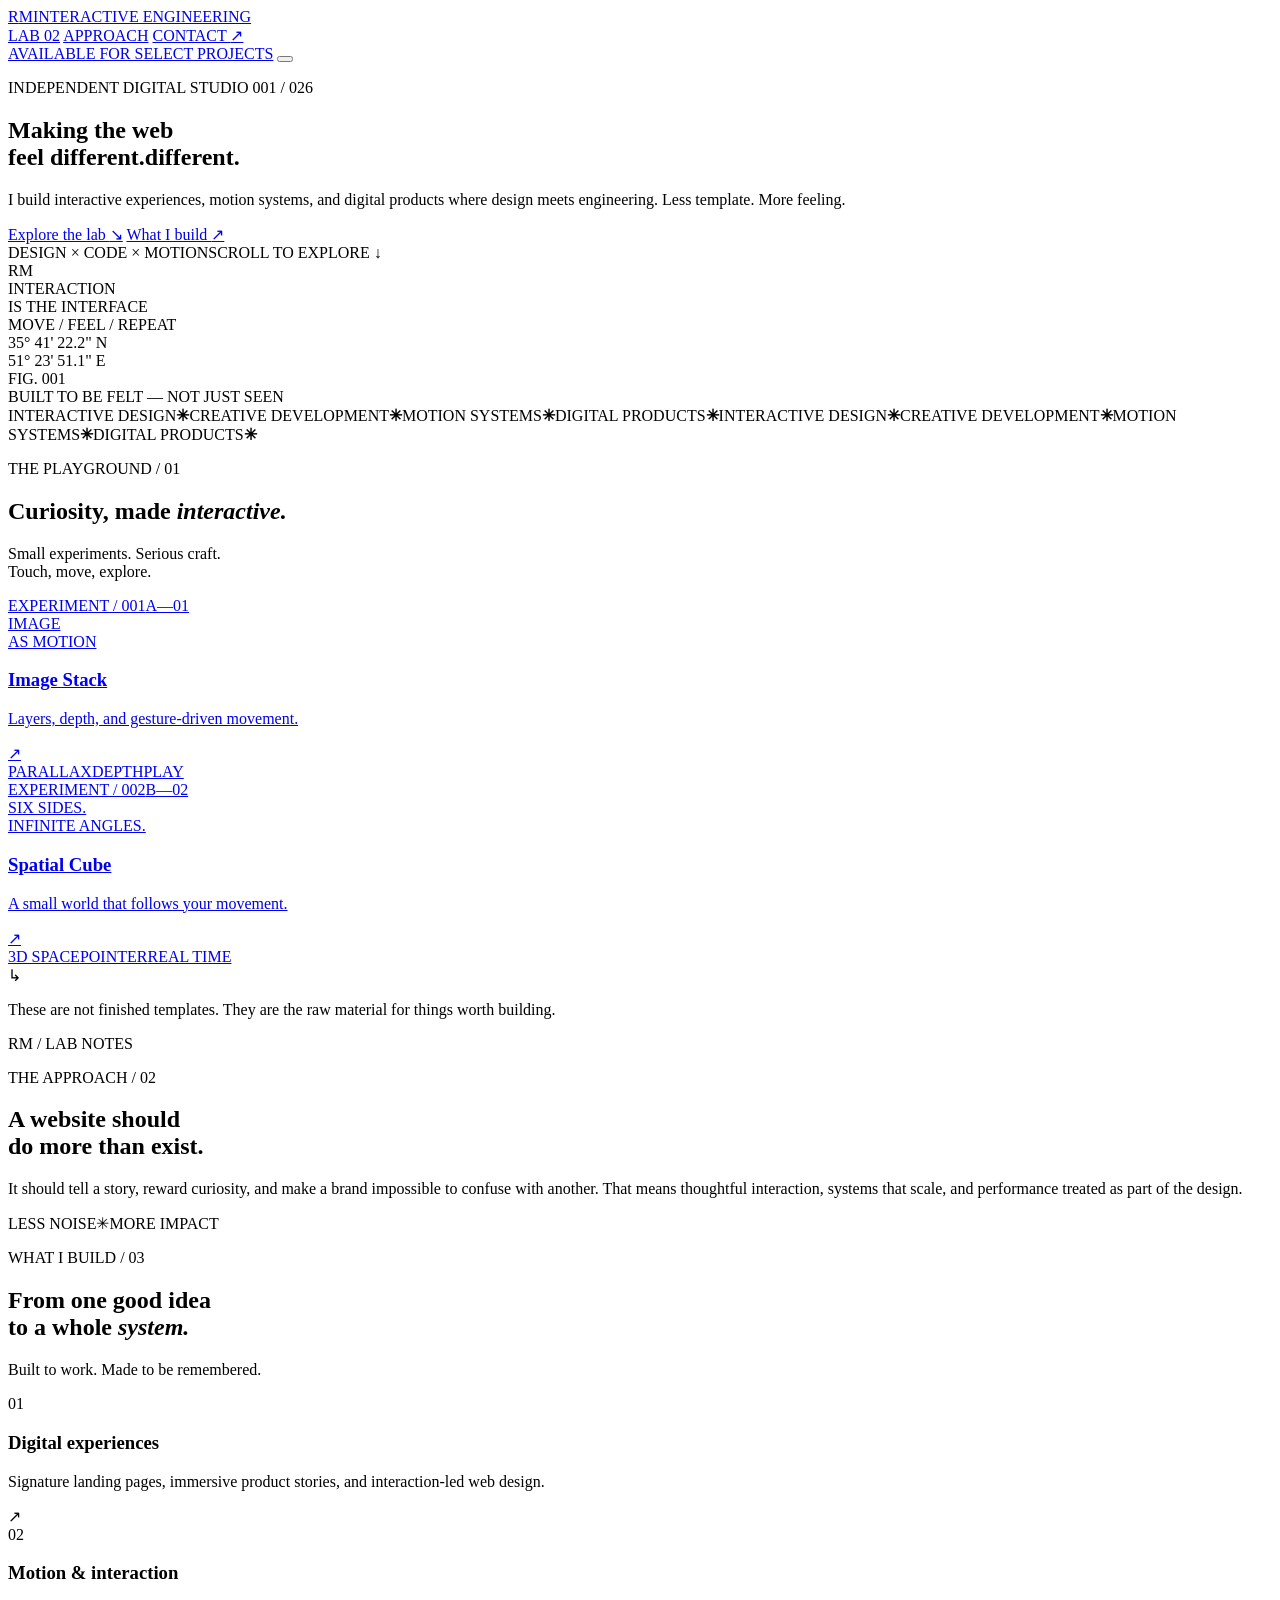
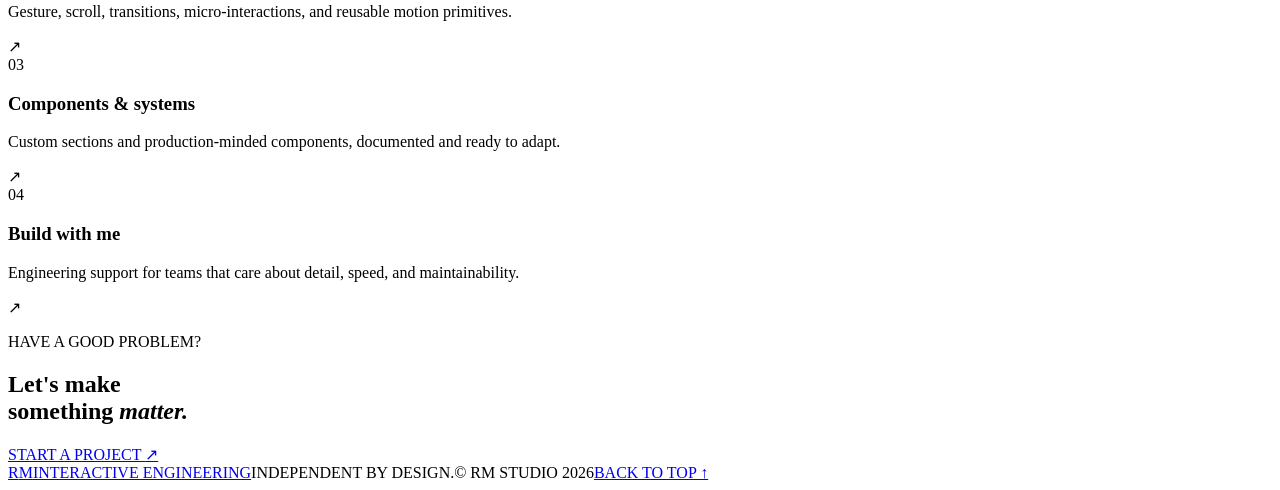
==== index.html @ 1bcc8dab "Build RM studio landing page" ====
<!doctype html>
<html lang="en">
<head>
  <meta charset="utf-8">
  <meta name="viewport" content="width=device-width, initial-scale=1">
  <meta name="theme-color" content="#080809">
  <meta name="description" content="RM is an independent interactive engineering studio crafting expressive digital experiences, motion systems, and reusable components.">
  <title>RM® — Interactive Engineering</title>
  <link rel="stylesheet" href="./assets/rm.css">
  <script defer src="./assets/rm.js"></script>
</head>
<body class="rm-home">
  <div class="scroll-progress" aria-hidden="true"><span></span></div>
  <div class="ambient ambient-a" aria-hidden="true"></div>
  <div class="ambient ambient-b" aria-hidden="true"></div>
  <header class="site-header">
    <a class="brand" href="./" aria-label="RM home"><span class="brand-mark">R<span>M</span></span><span class="brand-caption">INTERACTIVE ENGINEERING</span></a>
    <nav class="site-nav" aria-label="Main navigation">
      <a href="#lab">LAB <span>02</span></a>
      <a href="#approach">APPROACH</a>
      <a href="#contact">CONTACT <span class="nav-arrow">↗</span></a>
    </nav>
    <a class="header-status" href="#lab"><i></i> AVAILABLE FOR SELECT PROJECTS</a>
    <button class="menu-toggle" type="button" aria-label="Open navigation" aria-expanded="false"><span></span><span></span></button>
  </header>

  <main>
    <section class="hero section-wrap" aria-labelledby="hero-title">
      <div class="hero-copy">
        <p class="eyebrow reveal"><span class="eyebrow-line"></span> INDEPENDENT DIGITAL STUDIO <span class="eyebrow-index">001 / 026</span></p>
        <h1 id="hero-title" class="hero-title reveal">Making the web<br>feel <span class="type-wrap"><span class="type-ghost">different.</span><span class="type-color">different.</span></span></h1>
        <p class="hero-intro reveal">I build interactive experiences, motion systems, and digital products where design meets engineering. Less template. More feeling.</p>
        <div class="hero-actions reveal">
          <a class="button button-primary" href="#lab">Explore the lab <span aria-hidden="true">↘</span></a>
          <a class="text-link" href="#approach">What I build <span aria-hidden="true">↗</span></a>
        </div>
        <div class="hero-foot reveal"><span>DESIGN × CODE × MOTION</span><span>SCROLL TO EXPLORE <b>↓</b></span></div>
      </div>
      <div class="hero-art" aria-label="Abstract chromatic motion sculpture" role="img">
        <div class="art-noise"></div>
        <div class="art-disc disc-back"></div>
        <div class="art-disc disc-mid"></div>
        <div class="art-disc disc-front"></div>
        <div class="art-orbit orbit-one"><i></i></div>
        <div class="art-orbit orbit-two"><i></i></div>
        <div class="art-orbit orbit-three"><i></i></div>
        <div class="art-core"><span>RM</span></div>
        <div class="art-label art-label-top">INTERACTION<br>IS THE INTERFACE</div>
        <div class="art-label art-label-bottom">MOVE / FEEL / REPEAT</div>
        <div class="art-coordinate">35° 41' 22.2" N<br>51° 23' 51.1" E</div>
        <span class="art-index">FIG. 001</span>
      </div>
      <div class="hero-side-note" aria-hidden="true">BUILT TO BE FELT — NOT JUST SEEN</div>
    </section>

    <section class="ticker" aria-label="Studio capabilities">
      <div class="ticker-track"><span>INTERACTIVE DESIGN</span><b>✳</b><span>CREATIVE DEVELOPMENT</span><b>✳</b><span>MOTION SYSTEMS</span><b>✳</b><span>DIGITAL PRODUCTS</span><b>✳</b><span>INTERACTIVE DESIGN</span><b>✳</b><span>CREATIVE DEVELOPMENT</span><b>✳</b><span>MOTION SYSTEMS</span><b>✳</b><span>DIGITAL PRODUCTS</span><b>✳</b></div>
    </section>

    <section class="lab-section section-wrap" id="lab">
      <div class="section-heading reveal">
        <div><p class="eyebrow"><span class="eyebrow-line"></span> THE PLAYGROUND / 01</p><h2>Curiosity, made <em>interactive.</em></h2></div>
        <p class="section-aside">Small experiments. Serious craft.<br>Touch, move, explore.</p>
      </div>
      <div class="lab-grid">
        <a class="lab-card card-stack reveal" href="./experiences/image-stack/" aria-label="Explore the Image Stack experiment">
          <div class="card-top"><span>EXPERIMENT / 001</span><span class="card-index">A—01</span></div>
          <div class="stack-preview" aria-hidden="true"><div class="preview-glow"></div><div class="preview-layer layer-4"></div><div class="preview-layer layer-3"></div><div class="preview-layer layer-2"></div><div class="preview-layer layer-1"><span>IMAGE<br>AS MOTION</span></div><div class="preview-cross"></div></div>
          <div class="card-bottom"><div><h3>Image Stack</h3><p>Layers, depth, and gesture-driven movement.</p></div><span class="round-arrow">↗</span></div>
          <div class="card-tags"><span>PARALLAX</span><span>DEPTH</span><span>PLAY</span></div>
        </a>
        <a class="lab-card card-cube reveal" href="./experiences/cube-3d/" aria-label="Explore the Spatial Cube experiment">
          <div class="card-top"><span>EXPERIMENT / 002</span><span class="card-index">B—02</span></div>
          <div class="cube-preview" aria-hidden="true"><div class="preview-cube"><span></span><span></span><span></span><span></span><span></span><span></span></div><div class="cube-shadow"></div><div class="cube-caption">SIX SIDES.<br>INFINITE ANGLES.</div></div>
          <div class="card-bottom"><div><h3>Spatial Cube</h3><p>A small world that follows your movement.</p></div><span class="round-arrow">↗</span></div>
          <div class="card-tags"><span>3D SPACE</span><span>POINTER</span><span>REAL TIME</span></div>
        </a>
      </div>
      <div class="lab-note reveal"><span class="note-mark">↳</span><p>These are not finished templates. They are the raw material for things worth building.</p><span class="note-code">RM / LAB NOTES</span></div>
    </section>

    <section class="manifesto-section" id="approach">
      <div class="section-wrap manifesto-inner">
        <p class="eyebrow reveal"><span class="eyebrow-line"></span> THE APPROACH / 02</p>
        <h2 class="manifesto-title reveal">A website should<br>do more than <span class="outlined-word">exist.</span></h2>
        <div class="manifesto-bottom reveal"><p>It should tell a story, reward curiosity, and make a brand impossible to confuse with another. That means thoughtful interaction, systems that scale, and performance treated as part of the design.</p><div class="manifesto-stamp"><span>LESS NOISE</span><span class="stamp-star">✳</span><span>MORE IMPACT</span></div></div>
      </div>
    </section>

    <section class="services-section section-wrap">
      <div class="section-heading reveal"><div><p class="eyebrow"><span class="eyebrow-line"></span> WHAT I BUILD / 03</p><h2>From one good idea<br>to a whole <em>system.</em></h2></div><p class="section-aside">Built to work. Made to be remembered.</p></div>
      <div class="services-list">
        <article class="service-row reveal"><span class="service-number">01</span><div><h3>Digital experiences</h3><p>Signature landing pages, immersive product stories, and interaction-led web design.</p></div><span class="service-symbol">↗</span></article>
        <article class="service-row reveal"><span class="service-number">02</span><div><h3>Motion & interaction</h3><p>Gesture, scroll, transitions, micro-interactions, and reusable motion primitives.</p></div><span class="service-symbol">↗</span></article>
        <article class="service-row reveal"><span class="service-number">03</span><div><h3>Components & systems</h3><p>Custom sections and production-minded components, documented and ready to adapt.</p></div><span class="service-symbol">↗</span></article>
        <article class="service-row reveal"><span class="service-number">04</span><div><h3>Build with me</h3><p>Engineering support for teams that care about detail, speed, and maintainability.</p></div><span class="service-symbol">↗</span></article>
      </div>
    </section>

    <footer class="site-footer section-wrap" id="contact">
      <div class="footer-top reveal"><p class="eyebrow"><span class="eyebrow-line"></span> HAVE A GOOD PROBLEM?</p><h2>Let's make<br>something <em>matter.</em></h2><a class="footer-cta" href="https://github.com/MREZA-MJDi/RM" target="_blank" rel="noreferrer">START A PROJECT <span>↗</span></a></div>
      <div class="footer-bottom"><a class="brand" href="./"><span class="brand-mark">R<span>M</span></span><span class="brand-caption">INTERACTIVE ENGINEERING</span></a><span>INDEPENDENT BY DESIGN.</span><span>© RM STUDIO <span id="year">2026</span></span><a href="#top" class="back-top">BACK TO TOP ↑</a></div>
    </footer>
  </main>
</body>
</html>
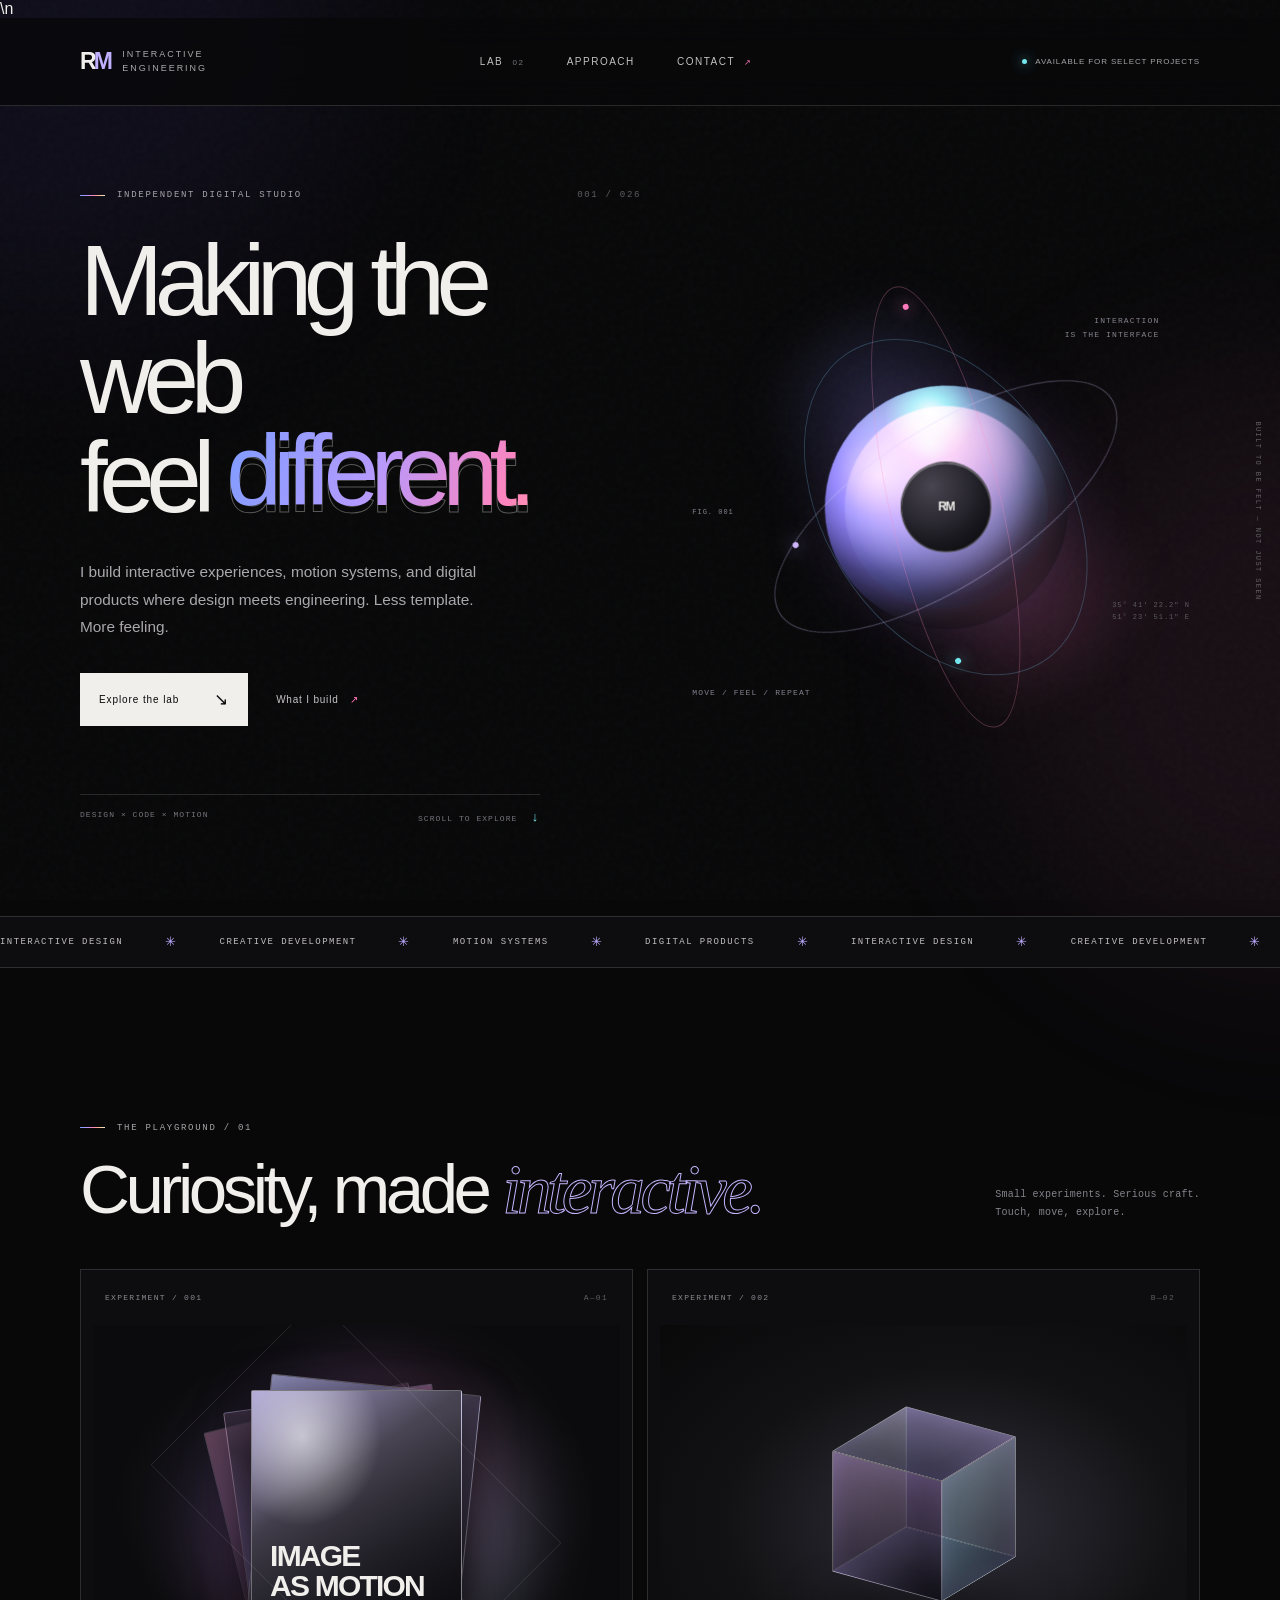
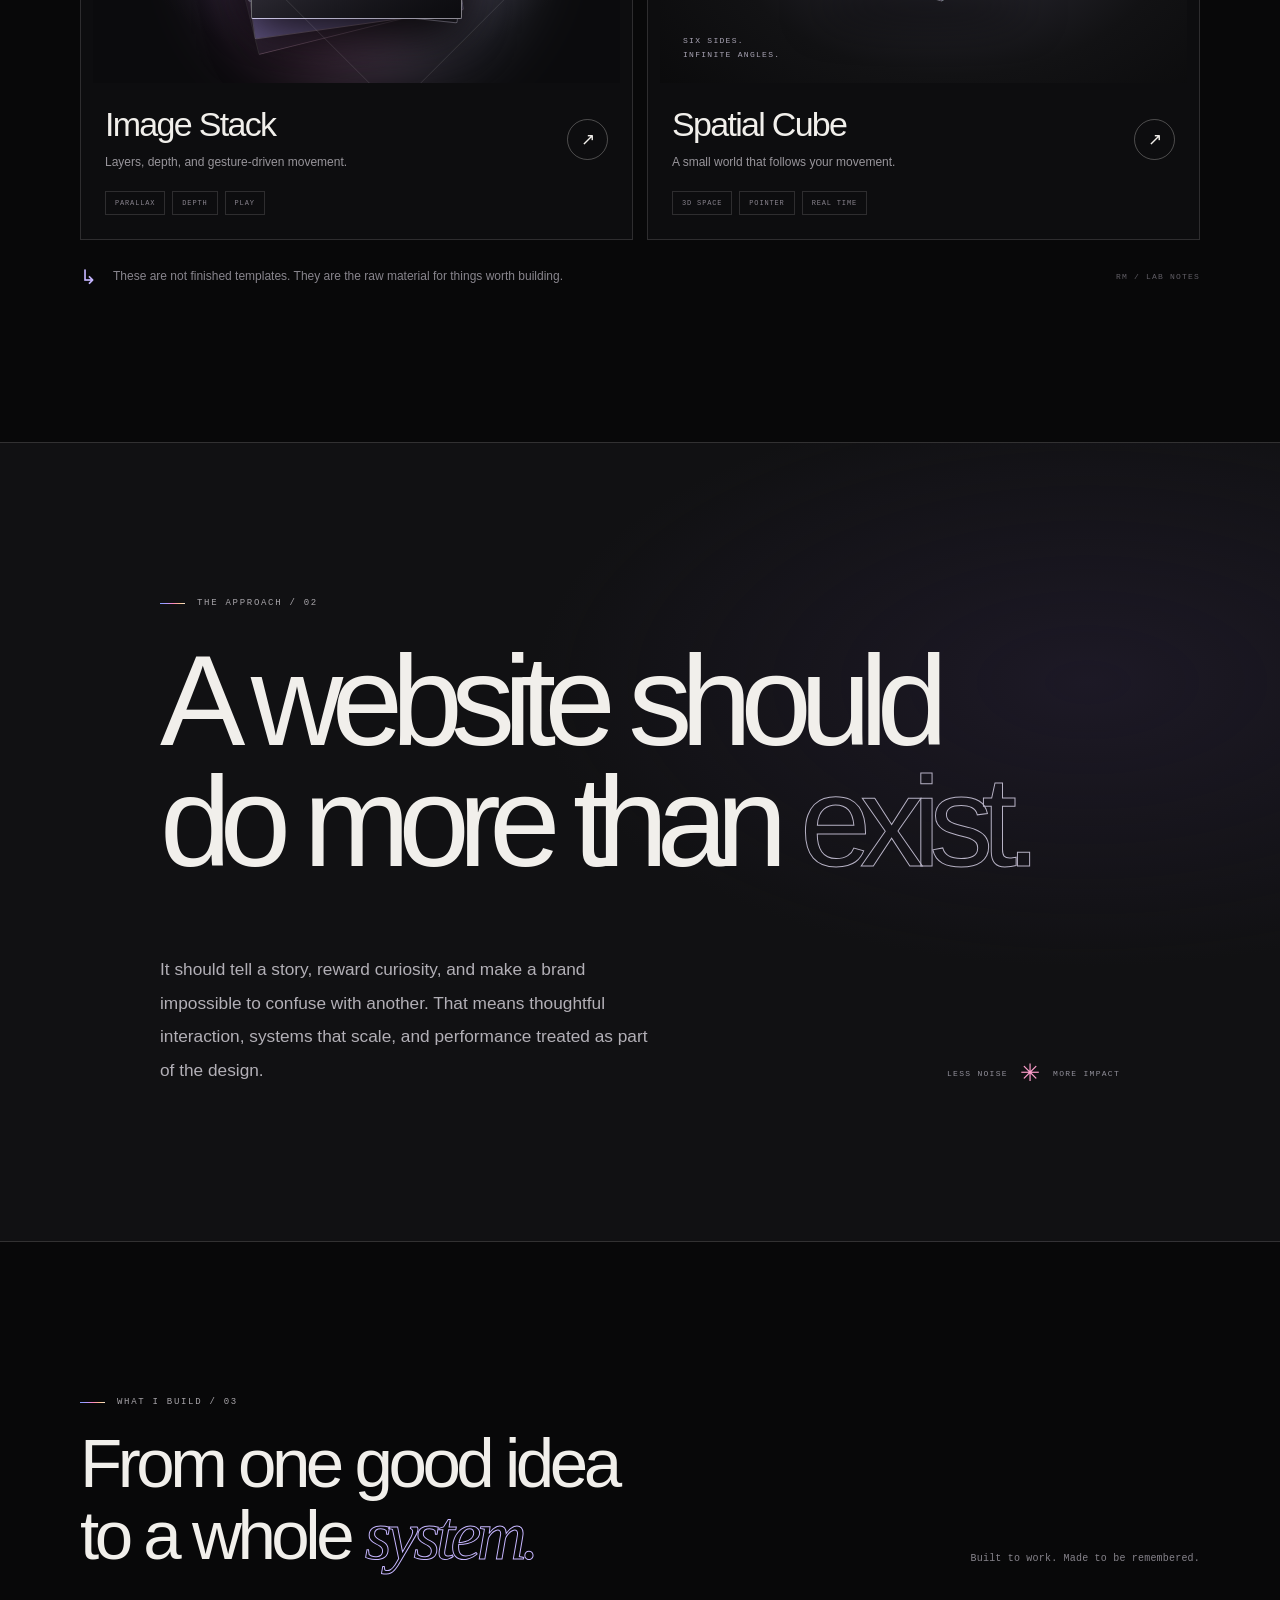
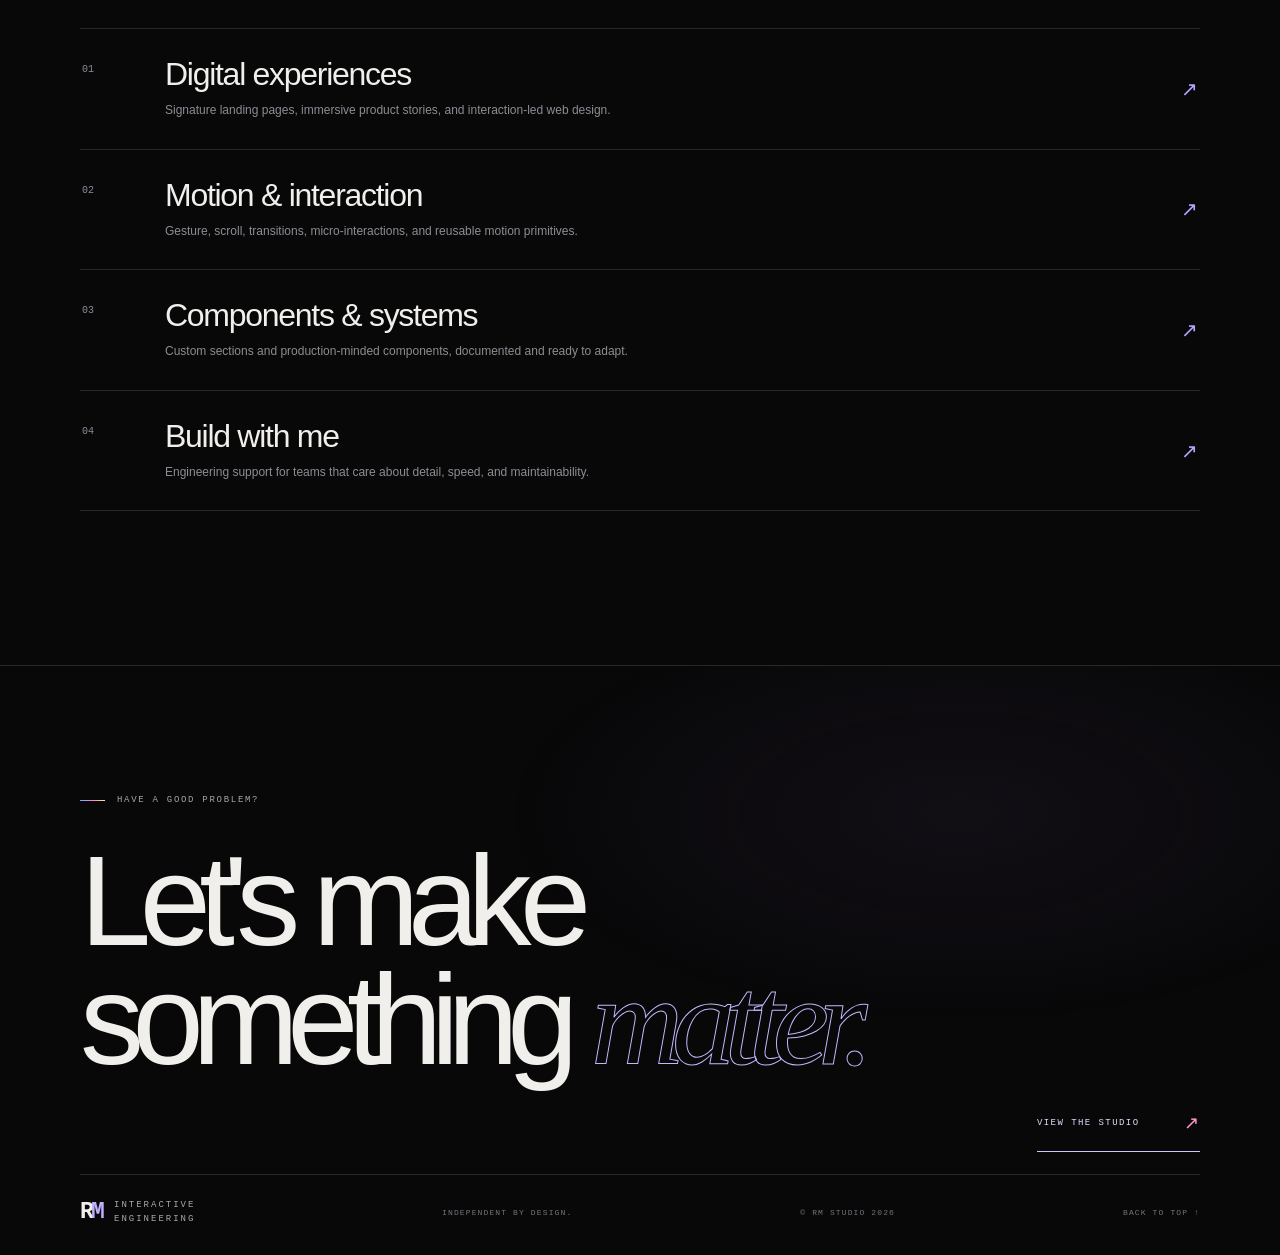
==== commit 767bdc93: "Fix RM landing metadata and contact target" ====
--- a/index.html
+++ b/index.html
@@ -3,13 +3,13 @@
 <head>
   <meta charset="utf-8">
   <meta name="viewport" content="width=device-width, initial-scale=1">
-  <meta name="theme-color" content="#080809">
+  <meta name="theme-color" content="#080809">\n  <link rel="icon" href="./assets/favicon.svg" type="image/svg+xml">
   <meta name="description" content="RM is an independent interactive engineering studio crafting expressive digital experiences, motion systems, and reusable components.">
   <title>RM® — Interactive Engineering</title>
   <link rel="stylesheet" href="./assets/rm.css">
   <script defer src="./assets/rm.js"></script>
 </head>
-<body class="rm-home">
+<body class="rm-home" id="top">
   <div class="scroll-progress" aria-hidden="true"><span></span></div>
   <div class="ambient ambient-a" aria-hidden="true"></div>
   <div class="ambient ambient-b" aria-hidden="true"></div>
@@ -98,7 +98,7 @@
     </section>
 
     <footer class="site-footer section-wrap" id="contact">
-      <div class="footer-top reveal"><p class="eyebrow"><span class="eyebrow-line"></span> HAVE A GOOD PROBLEM?</p><h2>Let's make<br>something <em>matter.</em></h2><a class="footer-cta" href="https://github.com/MREZA-MJDi/RM" target="_blank" rel="noreferrer">START A PROJECT <span>↗</span></a></div>
+      <div class="footer-top reveal"><p class="eyebrow"><span class="eyebrow-line"></span> HAVE A GOOD PROBLEM?</p><h2>Let's make<br>something <em>matter.</em></h2><a class="footer-cta" href="https://github.com/MREZA-MJDi" target="_blank" rel="noreferrer">VIEW THE STUDIO <span>↗</span></a></div>
       <div class="footer-bottom"><a class="brand" href="./"><span class="brand-mark">R<span>M</span></span><span class="brand-caption">INTERACTIVE ENGINEERING</span></a><span>INDEPENDENT BY DESIGN.</span><span>© RM STUDIO <span id="year">2026</span></span><a href="#top" class="back-top">BACK TO TOP ↑</a></div>
     </footer>
   </main>
--- a/assets/rm.css
+++ b/assets/rm.css
@@ -0,0 +1,18 @@
+@charset "UTF-8";
+:root{color-scheme:dark;--black:#080809;--surface:#111113;--surface-2:#171719;--line:rgba(244,241,237,.14);--line-strong:rgba(244,241,237,.28);--bone:#f1efeb;--muted:#aaa8aa;--soft:#777579;--violet:#9e7bff;--blue:#78a7ff;--cyan:#75e5ee;--pink:#ff79bd;--amber:#ffbf81;--rainbow:linear-gradient(110deg,#7e9dff 0%,#b49aff 28%,#ff84bd 53%,#ffc08b 78%,#f1e5d1 100%);--page:clamp(22px,6.25vw,104px);--ease:cubic-bezier(.19,1,.22,1);font-synthesis:none;text-rendering:optimizeLegibility;-webkit-font-smoothing:antialiased}
+*{box-sizing:border-box}html{scroll-behavior:smooth;scroll-padding-top:90px}body{margin:0;background:var(--black);color:var(--bone);font-family:Inter,"Segoe UI",Arial,sans-serif;overflow-x:hidden}body:before{position:fixed;inset:0;z-index:-1;pointer-events:none;content:"";opacity:.2;background-image:url("data:image/svg+xml,%3Csvg viewBox='0 0 180 180' xmlns='http://www.w3.org/2000/svg'%3E%3Cfilter id='n'%3E%3CfeTurbulence type='fractalNoise' baseFrequency='.9' numOctaves='3' stitchTiles='stitch'/%3E%3C/filter%3E%3Crect width='100%25' height='100%25' filter='url(%23n)' opacity='.12'/%3E%3C/svg%3E")}
+a{color:inherit;text-decoration:none}button,input{font:inherit}button,a{-webkit-tap-highlight-color:transparent}button:focus-visible,a:focus-visible,input:focus-visible{outline:2px solid var(--cyan);outline-offset:4px}::selection{background:#c2a7ff;color:#080809}.section-wrap{padding-inline:var(--page)}.scroll-progress{height:2px;position:fixed;left:0;right:0;top:0;z-index:100;background:transparent}.scroll-progress span{display:block;height:100%;width:0;background:var(--rainbow);transform-origin:left}.ambient{position:fixed;z-index:-1;width:48vw;aspect-ratio:1;border-radius:50%;filter:blur(100px);opacity:.07;pointer-events:none}.ambient-a{top:-22vw;left:-20vw;background:#7860ff}.ambient-b{right:-25vw;top:40vh;background:#ef76ba}
+.site-header{height:88px;display:flex;align-items:center;justify-content:space-between;gap:24px;padding:0 var(--page);border-bottom:1px solid var(--line);position:relative;z-index:20;background:rgba(8,8,9,.78);backdrop-filter:blur(16px)}.brand{display:inline-flex;align-items:center;gap:12px;min-width:max-content}.brand-mark{font-size:23px;letter-spacing:-.12em;font-weight:800;line-height:1}.brand-mark span{color:#c1b0ff}.brand-caption{font-size:9px;letter-spacing:.22em;color:var(--muted);max-width:88px;line-height:1.5}.site-nav{display:flex;align-items:center;gap:clamp(18px,3.3vw,54px)}.site-nav a{font-size:10px;letter-spacing:.15em;color:#c3c1c1;transition:color .25s}.site-nav a:hover{color:white}.site-nav a span{font-size:8px;color:var(--soft);margin-left:5px}.nav-arrow{color:var(--pink)!important}.header-status{font-size:8px;letter-spacing:.11em;display:flex;align-items:center;gap:8px;color:#a7a5a8;white-space:nowrap}.header-status i{width:5px;height:5px;border-radius:50%;background:var(--cyan);box-shadow:0 0 12px #75e5ee}.menu-toggle{display:none;background:none;border:0;color:var(--bone)}
+.hero{min-height:min(810px,calc(100svh - 88px));display:grid;grid-template-columns:minmax(0,1.05fr) minmax(340px,.95fr);align-items:center;gap:4vw;position:relative;padding-top:74px;padding-bottom:82px;isolation:isolate}.hero-copy{position:relative;z-index:2}.eyebrow{margin:0 0 30px;display:flex;align-items:center;gap:12px;font:9px/1.4 ui-monospace,SFMono-Regular,Menlo,monospace;letter-spacing:.19em;color:#a7a4a9}.eyebrow-line{display:inline-block;width:25px;height:1px;background:var(--rainbow)}.eyebrow-index{margin-left:auto;color:#5e5c61}.hero-title{font-weight:500;letter-spacing:-.085em;font-size:clamp(54px,7.8vw,120px);line-height:.99;margin:0;max-width:790px}.type-wrap{position:relative;white-space:nowrap}.type-ghost{color:transparent;-webkit-text-stroke:1px rgba(241,239,235,.34)}.type-color{position:absolute;inset:0;background:var(--rainbow);background-size:180% 100%;background-clip:text;-webkit-background-clip:text;color:transparent;animation:gradient-drift 8s ease-in-out infinite alternate}.hero-intro{font-size:clamp(14px,1.2vw,17px);line-height:1.8;color:#aaa8ac;max-width:425px;margin:30px 0 0}.hero-actions{display:flex;align-items:center;gap:28px;margin-top:32px}.button{display:inline-flex;align-items:center;gap:35px;padding:15px 18px;font-size:10px;letter-spacing:.09em;transition:transform .4s var(--ease),background .3s,border-color .3s}.button-primary{background:var(--bone);color:#0a0a0b;border:1px solid var(--bone)}.button-primary span{font-size:17px}.button-primary:hover{transform:translateY(-3px);background:white}.text-link{color:#c8c5c8;font-size:10px;letter-spacing:.08em}.text-link span{color:var(--pink);margin-left:8px}.hero-foot{display:flex;justify-content:space-between;gap:14px;max-width:460px;margin-top:68px;padding-top:15px;border-top:1px solid var(--line);font:8px ui-monospace,monospace;letter-spacing:.13em;color:#77747b}.hero-foot b{font-size:13px;font-weight:400;color:var(--cyan);margin-left:8px}.hero-art{position:relative;aspect-ratio:1/1;max-width:650px;width:100%;justify-self:end;display:grid;place-items:center;perspective:1000px;isolation:isolate;transform-style:preserve-3d;--mx:0;--my:0}.art-noise{position:absolute;inset:8%;border-radius:50%;background:radial-gradient(circle at 33% 24%,rgba(137,133,255,.2),transparent 27%),radial-gradient(circle at 70% 72%,rgba(255,117,186,.18),transparent 29%);filter:blur(24px)}.art-disc{position:absolute;width:52%;aspect-ratio:1;border-radius:50%;mix-blend-mode:screen;filter:saturate(1.12);transition:transform .3s ease}.disc-back{background:radial-gradient(circle at 31% 27%,#f2c6fd 0%,#8775ff 17%,#3c3b79 40%,#171620 65%,#09090a 72%);transform:translate3d(calc(var(--mx)*-22px),calc(var(--my)*-15px),-90px) rotate(-24deg);box-shadow:inset -25px -30px 38px #07070b,0 0 80px #8a7bff20}.disc-mid{width:47%;background:radial-gradient(circle at 24% 21%,#fff 0%,#8ce7ef 7%,#607d9d 17%,#363e54 40%,#111115 68%);transform:translate3d(calc(var(--mx)*10px),calc(var(--my)*14px),20px) rotate(32deg);box-shadow:inset -27px -27px 36px #000b}.disc-front{width:35%;background:radial-gradient(circle at 31% 24%,#ffe0cb,#ff94ba 10%,#b66bab 27%,#4d426b 49%,#15141c 75%);transform:translate3d(calc(var(--mx)*-11px),calc(var(--my)*-19px),120px) rotate(22deg);box-shadow:inset -22px -22px 25px #09090d,0 0 50px #ff7ab31d}.art-orbit{position:absolute;width:78%;height:31%;border:1px solid rgba(213,203,255,.33);border-radius:50%;transform:rotate(-33deg) rotateY(calc(var(--mx)*5deg)) rotateX(calc(var(--my)*-5deg));animation:orbit-spin 18s linear infinite}.art-orbit i{position:absolute;width:6px;height:6px;border-radius:50%;top:16%;left:12%;background:#d0b6ff;box-shadow:0 0 18px #af9cff}.orbit-two{width:72%;height:48%;transform:rotate(58deg);border-color:rgba(124,210,244,.24);animation-duration:24s;animation-direction:reverse}.orbit-two i{background:var(--cyan);top:78%;left:87%;box-shadow:0 0 16px var(--cyan)}.orbit-three{width:89%;height:22%;transform:rotate(77deg);border-color:rgba(255,145,190,.28);animation-duration:28s}.orbit-three i{background:var(--pink);top:42%;left:4%;box-shadow:0 0 16px var(--pink)}.art-core{position:absolute;width:15%;aspect-ratio:1;border:1px solid #ffffff3a;border-radius:50%;display:grid;place-items:center;background:radial-gradient(circle at 34% 27%,#494551,#17161c 68%,#060607);box-shadow:0 0 50px #9a88ff29,inset 0 1px #ffffff55;transform:translate3d(calc(var(--mx)*-8px),calc(var(--my)*-8px),165px)}.art-core span{font-size:10px;letter-spacing:-.11em;font-weight:800}.art-label,.art-coordinate,.art-index{position:absolute;font:8px/1.7 ui-monospace,monospace;letter-spacing:.14em;color:#86828e}.art-label-top{top:12%;right:8%;text-align:right}.art-label-bottom{bottom:12%;left:0}.art-coordinate{right:2%;bottom:27%;text-align:right;font-size:7px;color:#5b5861}.art-index{top:50%;left:0;font-size:7px}.hero-side-note{position:absolute;right:22px;top:50%;transform:translateY(-50%) rotate(90deg) translateX(50%);transform-origin:right center;font:7px ui-monospace,monospace;letter-spacing:.2em;color:#656168;white-space:nowrap}
+.ticker{overflow:hidden;border-block:1px solid var(--line);background:#0d0d0f;padding:17px 0}.ticker-track{display:flex;align-items:center;justify-content:space-around;gap:42px;min-width:max-content;animation:ticker 34s linear infinite;font:9px ui-monospace,monospace;letter-spacing:.16em;color:#c1bdc3}.ticker-track b{font-size:13px;font-weight:400;color:#bfabff}
+.lab-section{padding-top:clamp(90px,12vw,176px);padding-bottom:clamp(90px,12vw,170px)}.section-heading{display:flex;justify-content:space-between;align-items:end;gap:36px;margin-bottom:43px}.section-heading .eyebrow{margin-bottom:20px}.section-heading h2{font-size:clamp(38px,5.4vw,72px);font-weight:400;line-height:1.04;letter-spacing:-.065em;margin:0}.section-heading h2 em,.footer-top h2 em{font-family:Georgia,serif;font-weight:400;color:transparent;-webkit-text-stroke:1px #c6b6ff;font-style:italic}.section-aside{font:10px/1.8 ui-monospace,monospace;letter-spacing:.02em;color:#86838b;margin:0 0 4px}.lab-grid{display:grid;grid-template-columns:1fr 1fr;gap:14px}.lab-card{min-width:0;display:flex;flex-direction:column;border:1px solid var(--line);background:#0d0d0f;overflow:hidden;transition:border-color .45s,transform .5s var(--ease);position:relative}.lab-card:hover{border-color:#ffffff65;transform:translateY(-4px)}.card-top,.card-bottom{display:flex;align-items:center;justify-content:space-between;gap:16px;padding:23px 24px}.card-top{font:8px ui-monospace,monospace;color:#8c8992;letter-spacing:.16em}.card-index{color:#5f5c64}.stack-preview,.cube-preview{position:relative;margin:0 12px;height:clamp(230px,28vw,390px);overflow:hidden;background:#141416;isolation:isolate}.stack-preview{background:radial-gradient(ellipse at center,#25232d,#0b0b0d 65%)}.preview-glow{position:absolute;width:56%;aspect-ratio:1;top:16%;left:24%;border-radius:50%;filter:blur(40px);background:linear-gradient(120deg,#8b79ff,#e780c6,#8ed7e6);opacity:.38}.preview-layer{position:absolute;width:40%;height:64%;top:18%;left:30%;border:1px solid #ffffff5c;border-radius:2px;background:linear-gradient(145deg,#8f7ada,#454050 38%,#121216 75%);box-shadow:0 15px 50px #0009;transform-style:preserve-3d}.layer-4{transform:translate(-23px,14px) rotate(-14deg);opacity:.35;background:linear-gradient(150deg,#ef9dce,#5a4365 55%,#111)}.layer-3{transform:translate(-13px,7px) rotate(-8deg);opacity:.55;background:linear-gradient(30deg,#8d82ca,#252430 55%,#d18fca)}.layer-2{transform:translate(8px,-6px) rotate(6deg);opacity:.75;background:linear-gradient(145deg,#b4b5ec,#4a435b 39%,#131217)}.layer-1{display:grid;place-items:end start;padding:18px;transform:translate(0,0) rotate(0);background:linear-gradient(145deg,#aaa1d4,#484452 39%,#17161b);overflow:hidden}.layer-1:after{position:absolute;content:"";inset:0;background:radial-gradient(ellipse at 24% 20%,#fff9,transparent 35%),linear-gradient(155deg,transparent 35%,#08080bbf)}.layer-1 span{font-size:clamp(18px,2.7vw,30px);font-weight:600;line-height:.98;letter-spacing:-.06em;z-index:1}.preview-cross{position:absolute;inset:9%;border:1px solid #fff2;transform:rotate(45deg) scale(.8);transition:transform .8s var(--ease)}.card-stack:hover .preview-layer{animation:preview-float 3.4s ease-in-out infinite alternate}.card-stack:hover .layer-4{animation-delay:-1s}.card-stack:hover .layer-3{animation-delay:-.6s}.card-stack:hover .layer-2{animation-delay:-.3s}.card-stack:hover .preview-cross{transform:rotate(60deg) scale(1.05)}
+.cube-preview{display:grid;place-items:center;background:radial-gradient(ellipse at 55% 55%,#33313d,#121214 55%,#09090a)}.preview-cube{width:132px;height:132px;position:relative;transform-style:preserve-3d;transform:rotateX(-24deg) rotateY(-34deg);transition:transform .85s var(--ease);animation:cube-idle 14s linear infinite}.preview-cube span{position:absolute;inset:0;border:1px solid #ffffff5a;background:linear-gradient(145deg,#ac93f25d,#292638ad 65%,#08080a);box-shadow:inset 0 0 32px #baa2ff20}.preview-cube span:nth-child(1){transform:translateZ(66px)}.preview-cube span:nth-child(2){transform:rotateY(90deg) translateZ(66px);background:linear-gradient(145deg,#7edee253,#222b33ad)}.preview-cube span:nth-child(3){transform:rotateY(180deg) translateZ(66px);background:linear-gradient(145deg,#f3a5c85e,#3e2634ad)}.preview-cube span:nth-child(4){transform:rotateY(-90deg) translateZ(66px);background:linear-gradient(145deg,#f7c38d52,#33271fad)}.preview-cube span:nth-child(5){transform:rotateX(90deg) translateZ(66px);background:linear-gradient(145deg,#98aff05a,#232a40ad)}.preview-cube span:nth-child(6){transform:rotateX(-90deg) translateZ(66px);background:linear-gradient(145deg,#d3bbf45a,#30273ead)}.card-cube:hover .preview-cube{transform:rotateX(-30deg) rotateY(320deg)}.cube-shadow{position:absolute;bottom:19%;width:40%;height:15px;border-radius:50%;background:#000;filter:blur(22px)}.cube-caption{position:absolute;left:23px;bottom:22px;font:8px/1.7 ui-monospace,monospace;letter-spacing:.16em;color:#a9a4b4}.card-bottom{padding-top:22px;padding-bottom:18px;align-items:center}.card-bottom h3{font-size:clamp(23px,2.7vw,34px);letter-spacing:-.05em;font-weight:450;margin:0 0 8px}.card-bottom p{font-size:12px;color:#98959b;margin:0;line-height:1.7}.round-arrow{display:grid;place-items:center;width:41px;height:41px;border-radius:50%;border:1px solid var(--line-strong);font-size:17px;transition:background .3s,color .3s,transform .3s;flex:0 0 auto}.lab-card:hover .round-arrow{background:var(--bone);color:#09090a;transform:rotate(45deg)}.card-tags{display:flex;gap:7px;flex-wrap:wrap;padding:0 24px 24px}.card-tags span{font:7px ui-monospace,monospace;color:#88838d;letter-spacing:.12em;border:1px solid var(--line);padding:7px 9px}.lab-note{display:flex;align-items:center;gap:16px;margin-top:25px;color:#88858d}.note-mark{font-size:20px;color:#c5b5ff}.lab-note p{font-size:12px;line-height:1.8;margin:0}.note-code{margin-left:auto;font:8px ui-monospace,monospace;letter-spacing:.15em;color:#615e66}
+.manifesto-section{background:radial-gradient(ellipse at 85% 30%,#29213a7a,transparent 36%),#111113;border-block:1px solid var(--line);padding:clamp(80px,12vw,170px) var(--page)}.manifesto-inner{max-width:1512px;margin:0 auto}.manifesto-title{margin:0;font-weight:400;font-size:clamp(54px,10vw,148px);line-height:.95;letter-spacing:-.09em}.outlined-word{font-style:normal;color:transparent;-webkit-text-stroke:1px #b7b2c5}.manifesto-bottom{display:flex;justify-content:space-between;align-items:end;gap:34px;margin-top:70px}.manifesto-bottom>p{font-size:clamp(14px,1.35vw,18px);line-height:1.95;color:#b2afb6;max-width:500px;margin:0}.manifesto-stamp{display:flex;align-items:center;gap:12px;font:8px ui-monospace,monospace;letter-spacing:.16em;color:#92909a;white-space:nowrap}.stamp-star{font-size:24px;color:#ff9fcd}
+.services-section{padding-top:clamp(90px,12vw,160px);padding-bottom:clamp(90px,12vw,160px)}.services-list{border-top:1px solid var(--line);margin-top:56px}.service-row{display:grid;grid-template-columns:65px minmax(0,1fr) 40px;gap:18px;align-items:center;padding:27px 2px;border-bottom:1px solid var(--line);transition:padding .4s var(--ease)}.service-row:hover{padding-inline:12px}.service-number{font:10px ui-monospace,monospace;color:#8f8a95;align-self:start;padding-top:8px}.service-row h3{font-size:clamp(20px,2.7vw,32px);font-weight:450;letter-spacing:-.04em;margin:0 0 7px}.service-row p{margin:0;color:#8f8b93;font-size:12px;line-height:1.8;max-width:600px}.service-symbol{justify-self:end;font-size:20px;color:#b7a4ff;transition:transform .3s}.service-row:hover .service-symbol{transform:translate(3px,-3px)}
+.site-footer{border-top:1px solid var(--line);padding-top:clamp(75px,10vw,130px);padding-bottom:30px;background:radial-gradient(ellipse at 75% 25%,#30223b40,transparent 33%)}.footer-top{position:relative;min-height:380px}.footer-top .eyebrow{margin-bottom:34px}.footer-top h2{font-size:clamp(64px,10vw,140px);letter-spacing:-.09em;line-height:.93;font-weight:450;margin:0}.footer-cta{position:absolute;right:0;bottom:22px;display:flex;align-items:center;gap:44px;padding:17px 0;border-bottom:1px solid #d0c5ff;color:#e3dbff;font:9px ui-monospace,monospace;letter-spacing:.16em}.footer-cta span{font-size:18px;color:#ff99c9;transition:transform .3s}.footer-cta:hover span{transform:translate(4px,-4px)}.footer-bottom{padding-top:24px;border-top:1px solid var(--line);display:flex;align-items:center;justify-content:space-between;gap:20px;font:8px ui-monospace,monospace;letter-spacing:.14em;color:#77737d}.footer-bottom .brand{color:var(--bone)}.footer-bottom .brand-caption{max-width:100px}.back-top:hover{color:white}
+.reveal{opacity:0;transform:translateY(24px);transition:opacity .8s var(--ease),transform .8s var(--ease)}.reveal.is-visible{opacity:1;transform:translateY(0)}.hero-title.reveal{transition-delay:.07s}.hero-intro.reveal{transition-delay:.14s}.hero-actions.reveal{transition-delay:.2s}.hero-foot.reveal{transition-delay:.25s}
+@keyframes gradient-drift{to{background-position:100% 0}}@keyframes orbit-spin{to{transform:rotate(-393deg)}}@keyframes ticker{to{transform:translateX(-50%)}}@keyframes preview-float{to{translate:0 -9px}}@keyframes cube-idle{to{transform:rotateX(336deg) rotateY(326deg)}}
+@media(max-width:1080px){.site-header{height:78px}.header-status{display:none}.hero{min-height:auto;padding-top:80px;padding-bottom:72px;grid-template-columns:1fr 0.85fr;gap:2vw}.hero-title{font-size:clamp(60px,8vw,100px)}.hero-side-note{right:12px}.hero-foot{margin-top:50px}.art-label-top{right:2%}.art-index{left:-2%}}
+@media(max-width:760px){:root{--page:22px}.site-header{height:72px}.site-nav{display:none;position:absolute;top:71px;right:0;left:0;padding:25px 22px 30px;background:#101012;border-bottom:1px solid var(--line);flex-direction:column;align-items:flex-start;gap:22px}.site-nav.is-open{display:flex}.site-nav a{font-size:11px}.menu-toggle{display:flex;flex-direction:column;gap:5px;padding:10px}.menu-toggle span{height:1px;width:22px;background:#eee;display:block;transition:transform .2s}.menu-toggle[aria-expanded="true"] span:first-child{transform:translateY(3px) rotate(45deg)}.menu-toggle[aria-expanded="true"] span:last-child{transform:translateY(-3px) rotate(-45deg)}.hero{display:flex;flex-direction:column;align-items:stretch;padding-top:62px;padding-bottom:52px;gap:28px}.hero-copy{order:1}.hero-art{order:0;width:min(100%,500px);align-self:center;justify-self:center;max-height:390px}.hero-side-note{display:none}.hero-title{font-size:clamp(52px,12vw,86px)}.hero-intro{max-width:440px;margin-top:22px}.hero-foot{margin-top:42px}.hero-art{margin-bottom:-12px}.art-label-top{top:7%;right:3%}.art-label-bottom{bottom:8%;left:3%}.art-index{left:1%}.section-heading{align-items:start;flex-direction:column;gap:18px}.section-heading h2{font-size:clamp(37px,8.5vw,58px)}.section-aside{font-size:9px}.lab-grid{grid-template-columns:1fr}.stack-preview,.cube-preview{height:clamp(260px,78vw,390px)}.manifesto-title{font-size:clamp(52px,12vw,86px)}.manifesto-bottom{margin-top:42px;align-items:start;flex-direction:column}.manifesto-stamp{align-self:flex-end}.services-list{margin-top:37px}.service-row{grid-template-columns:34px minmax(0,1fr) 22px;gap:12px}.service-row:hover{padding-inline:4px}.footer-top{min-height:390px}.footer-top h2{font-size:clamp(62px,13vw,94px)}.footer-cta{position:static;width:max-content;margin-top:42px}.footer-bottom{flex-wrap:wrap;justify-content:space-between}.footer-bottom>span:nth-of-type(1){display:none}}
+@media(max-width:420px){.brand-caption{font-size:8px}.hero-title{font-size:clamp(46px,11.5vw,60px)}.hero-actions{gap:18px}.button{gap:18px}.hero-foot{font-size:7px}.footer-bottom{font-size:7px}.footer-bottom .brand-caption{display:none}}
+@media(prefers-reduced-motion:reduce){*,*::before,*::after{scroll-behavior:auto!important;animation-duration:.01ms!important;animation-iteration-count:1!important;transition-duration:.01ms!important}.reveal{opacity:1;transform:none}.ticker-track{animation:none}.preview-cube{animation:none}}
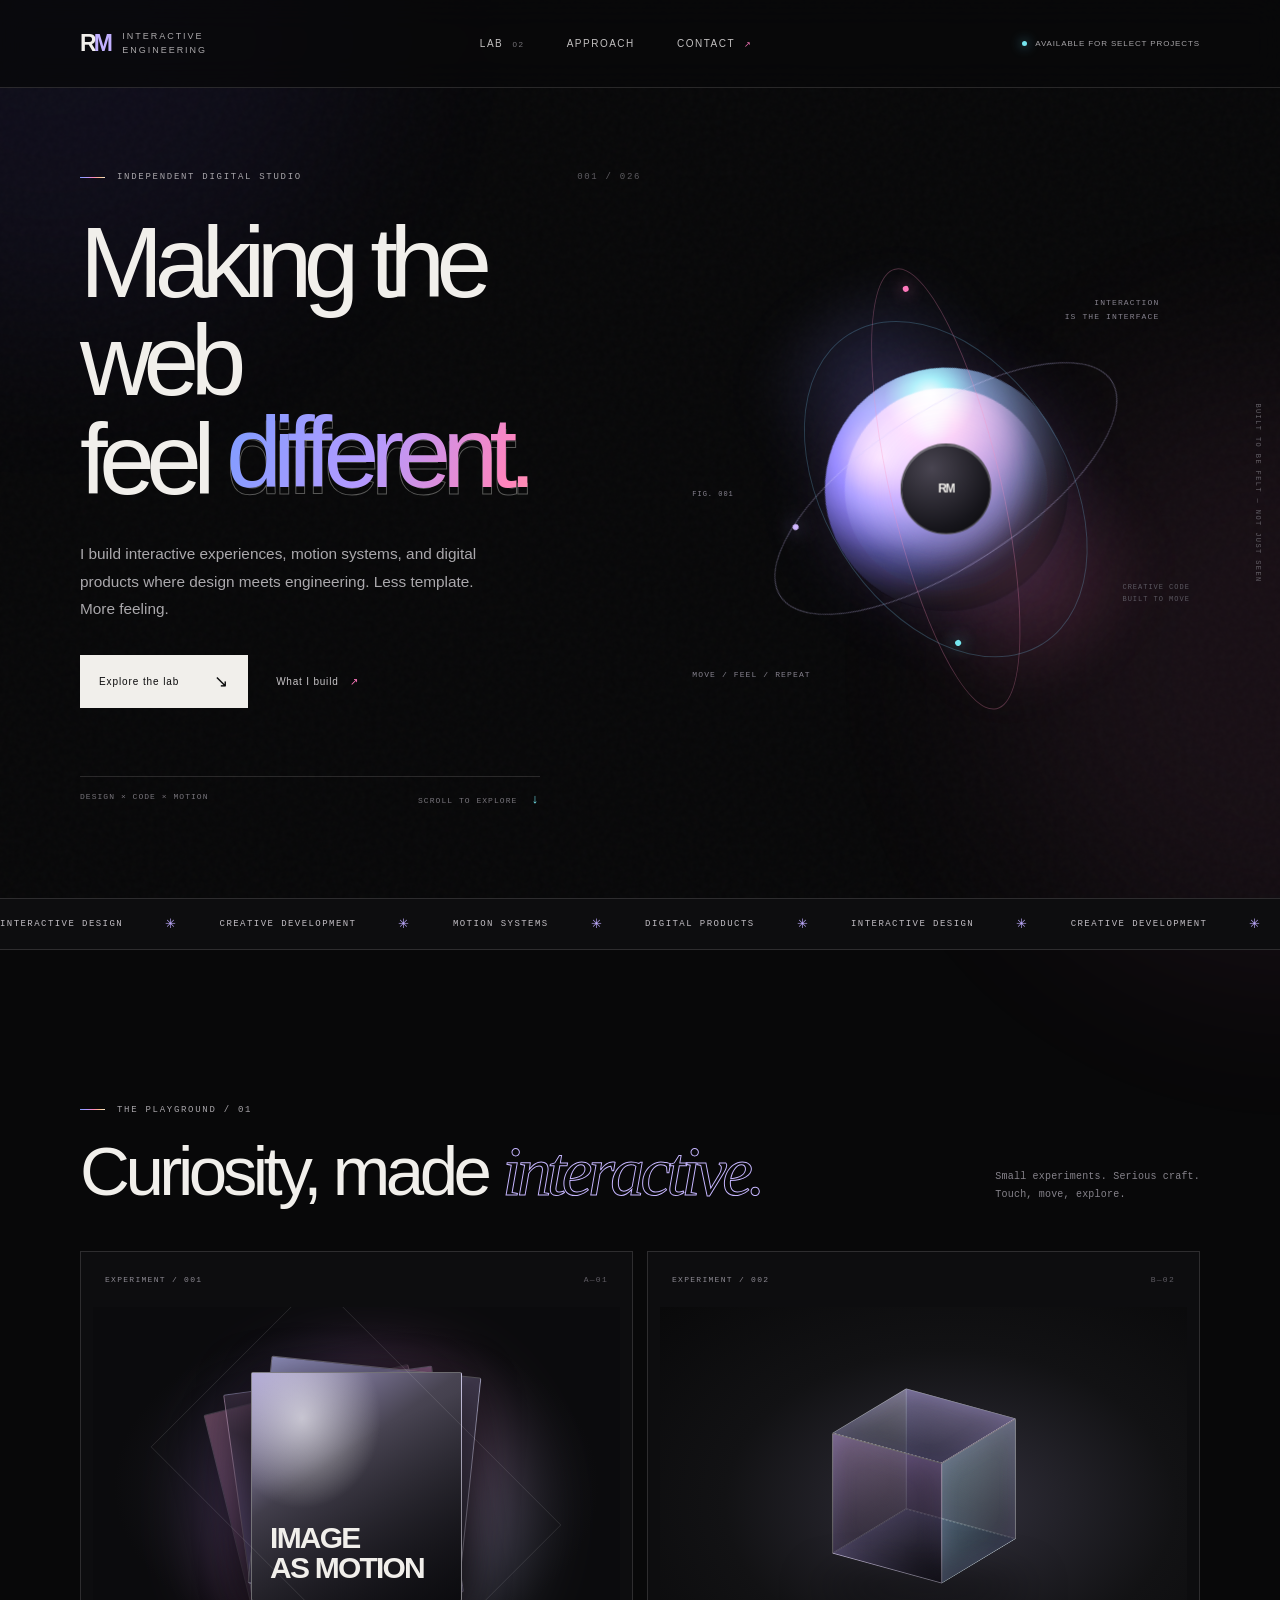
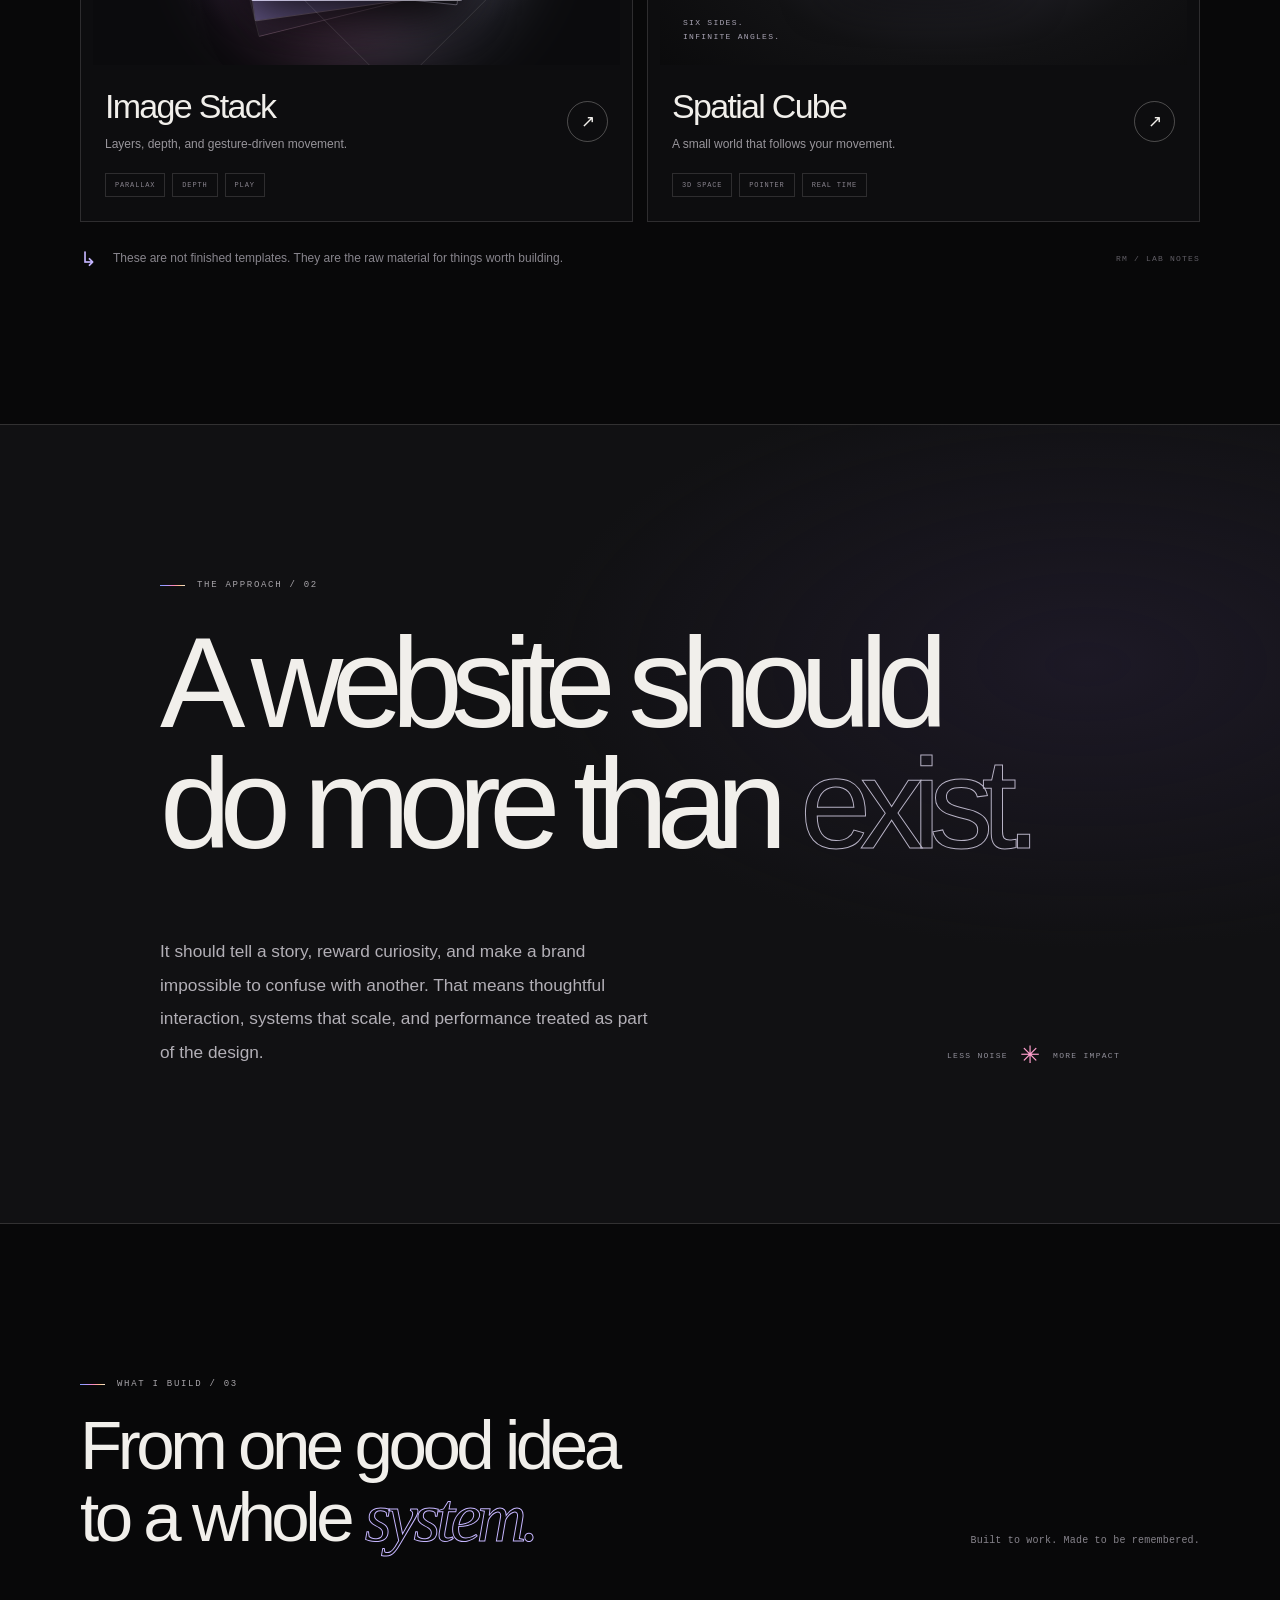
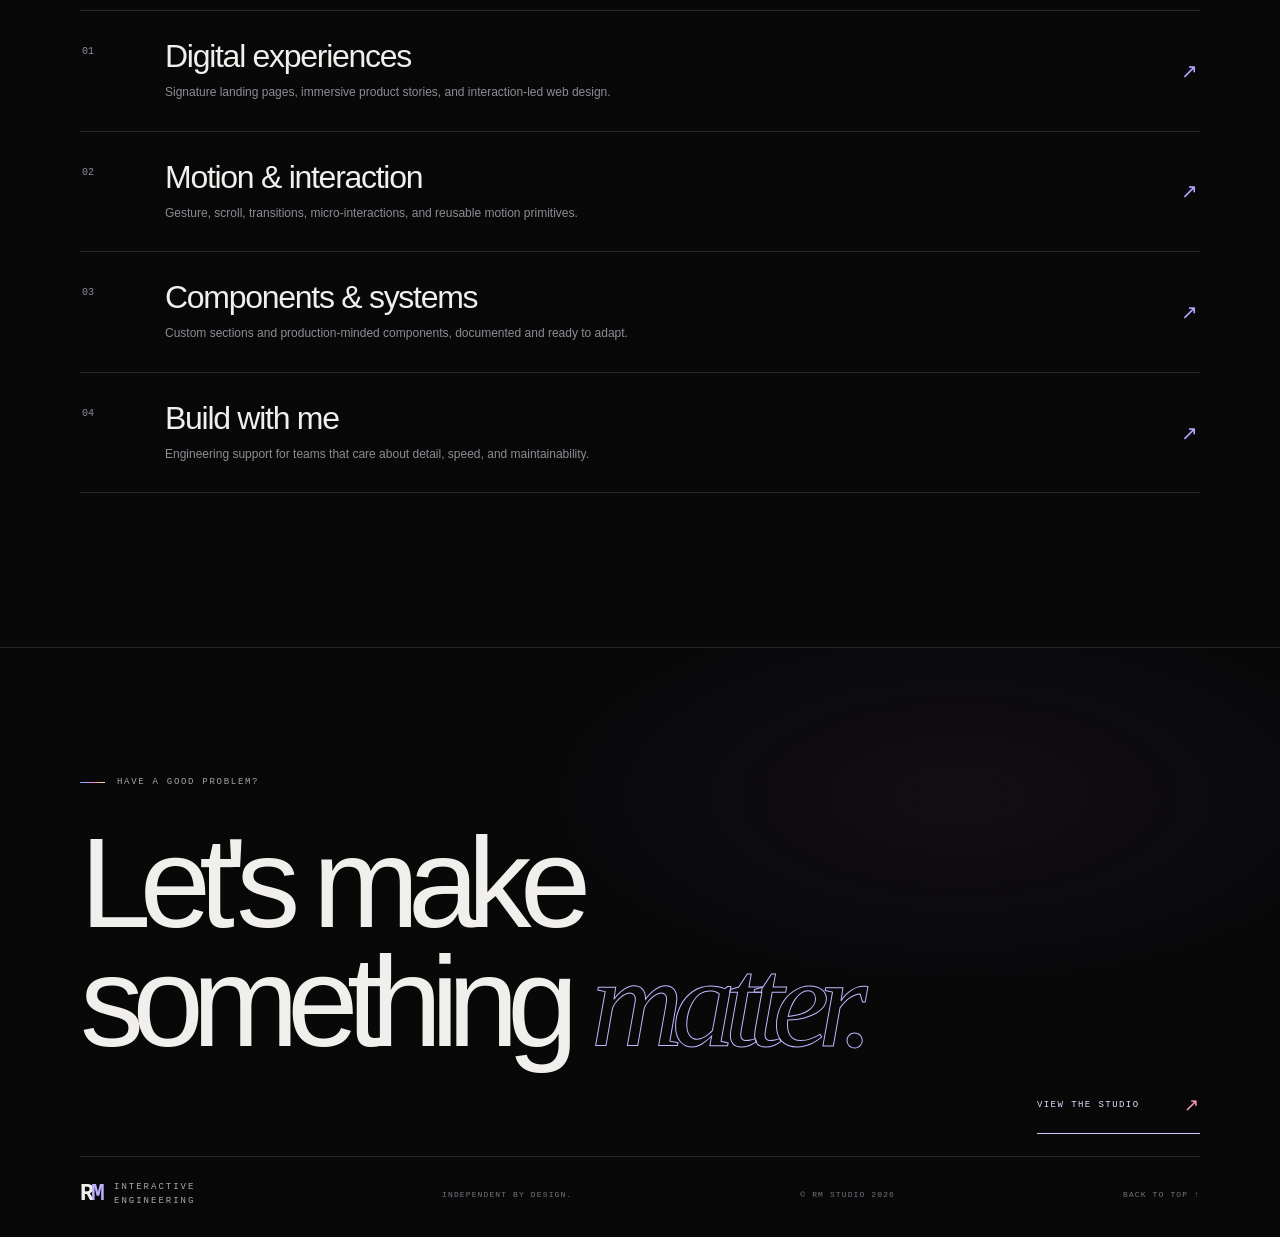
==== commit c910ace5: "Polish RM landing metadata and hero microcopy" ====
--- a/index.html
+++ b/index.html
@@ -3,7 +3,8 @@
 <head>
   <meta charset="utf-8">
   <meta name="viewport" content="width=device-width, initial-scale=1">
-  <meta name="theme-color" content="#080809">\n  <link rel="icon" href="./assets/favicon.svg" type="image/svg+xml">
+  <meta name="theme-color" content="#080809">
+  <link rel="icon" href="./assets/favicon.svg" type="image/svg+xml">
   <meta name="description" content="RM is an independent interactive engineering studio crafting expressive digital experiences, motion systems, and reusable components.">
   <title>RM® — Interactive Engineering</title>
   <link rel="stylesheet" href="./assets/rm.css">
@@ -47,7 +48,7 @@
         <div class="art-core"><span>RM</span></div>
         <div class="art-label art-label-top">INTERACTION<br>IS THE INTERFACE</div>
         <div class="art-label art-label-bottom">MOVE / FEEL / REPEAT</div>
-        <div class="art-coordinate">35° 41' 22.2" N<br>51° 23' 51.1" E</div>
+        <div class="art-coordinate">CREATIVE CODE<br>BUILT TO MOVE</div>
         <span class="art-index">FIG. 001</span>
       </div>
       <div class="hero-side-note" aria-hidden="true">BUILT TO BE FELT — NOT JUST SEEN</div>
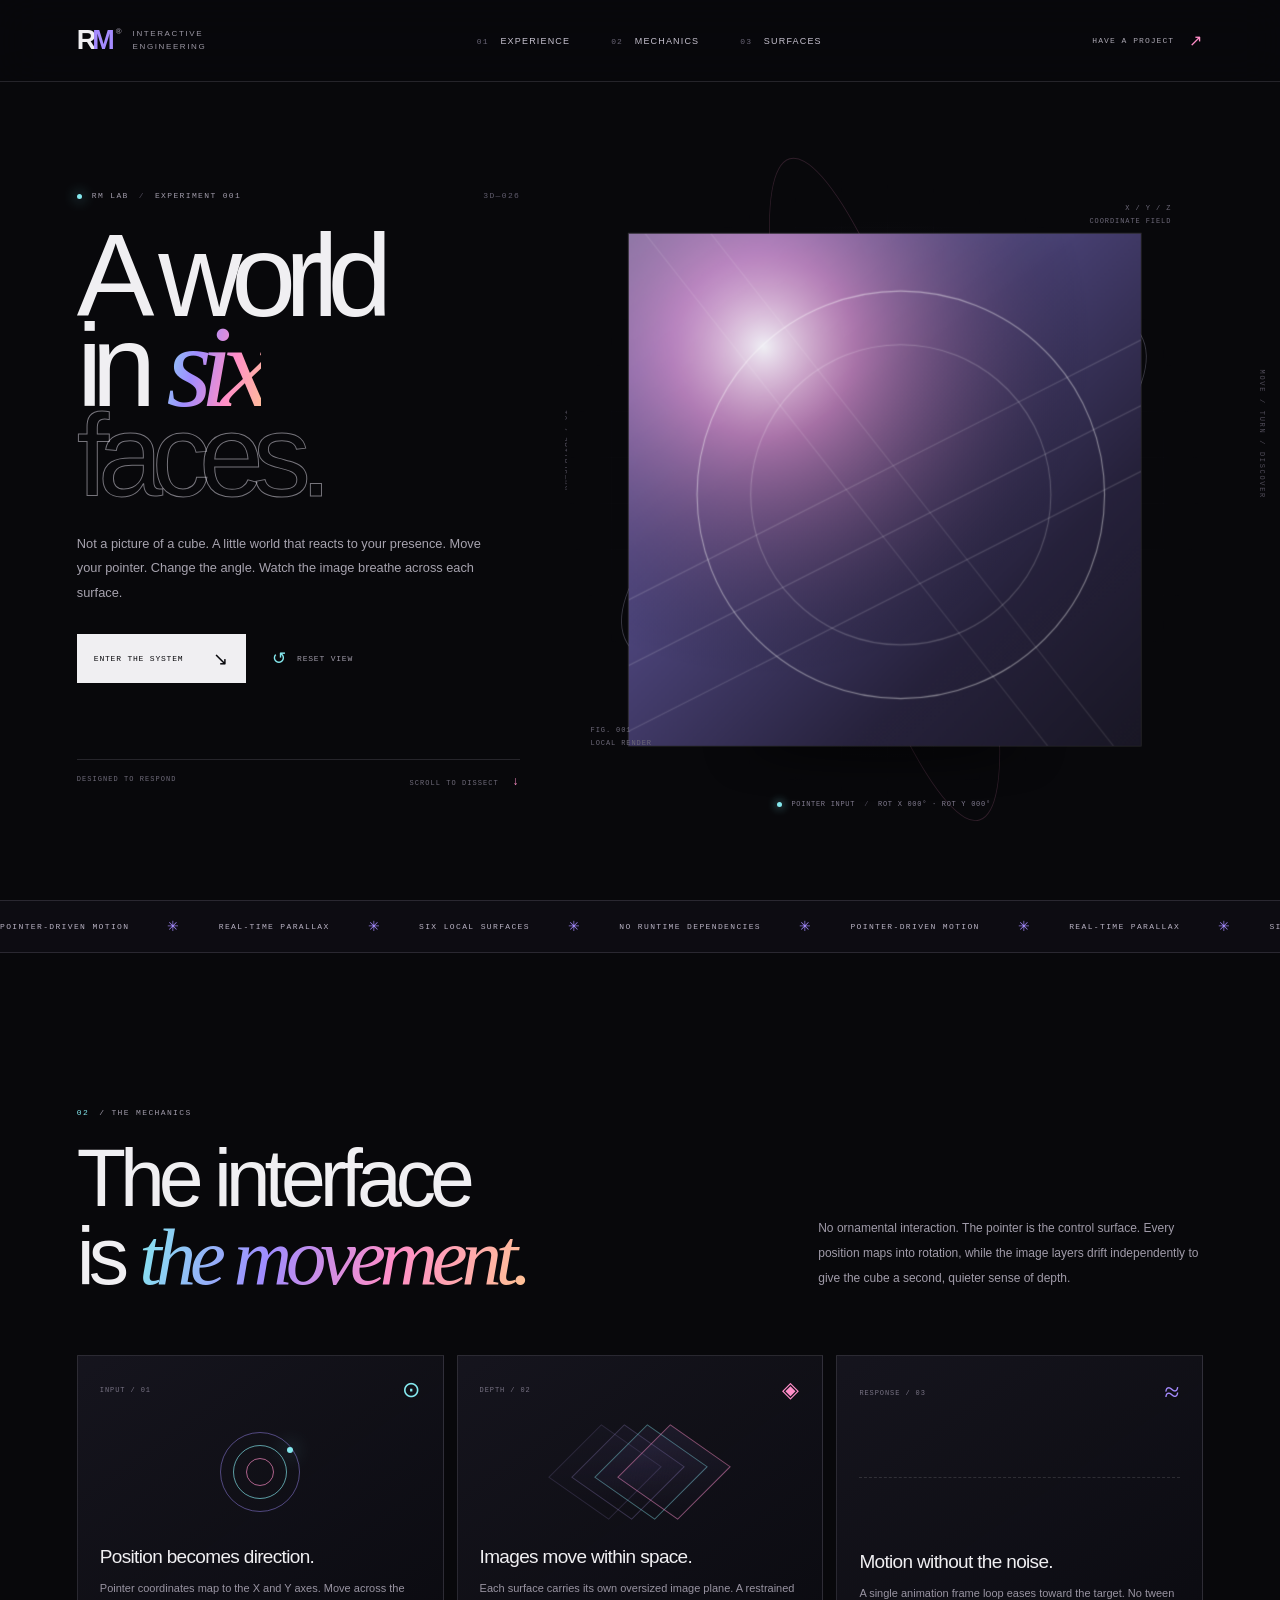
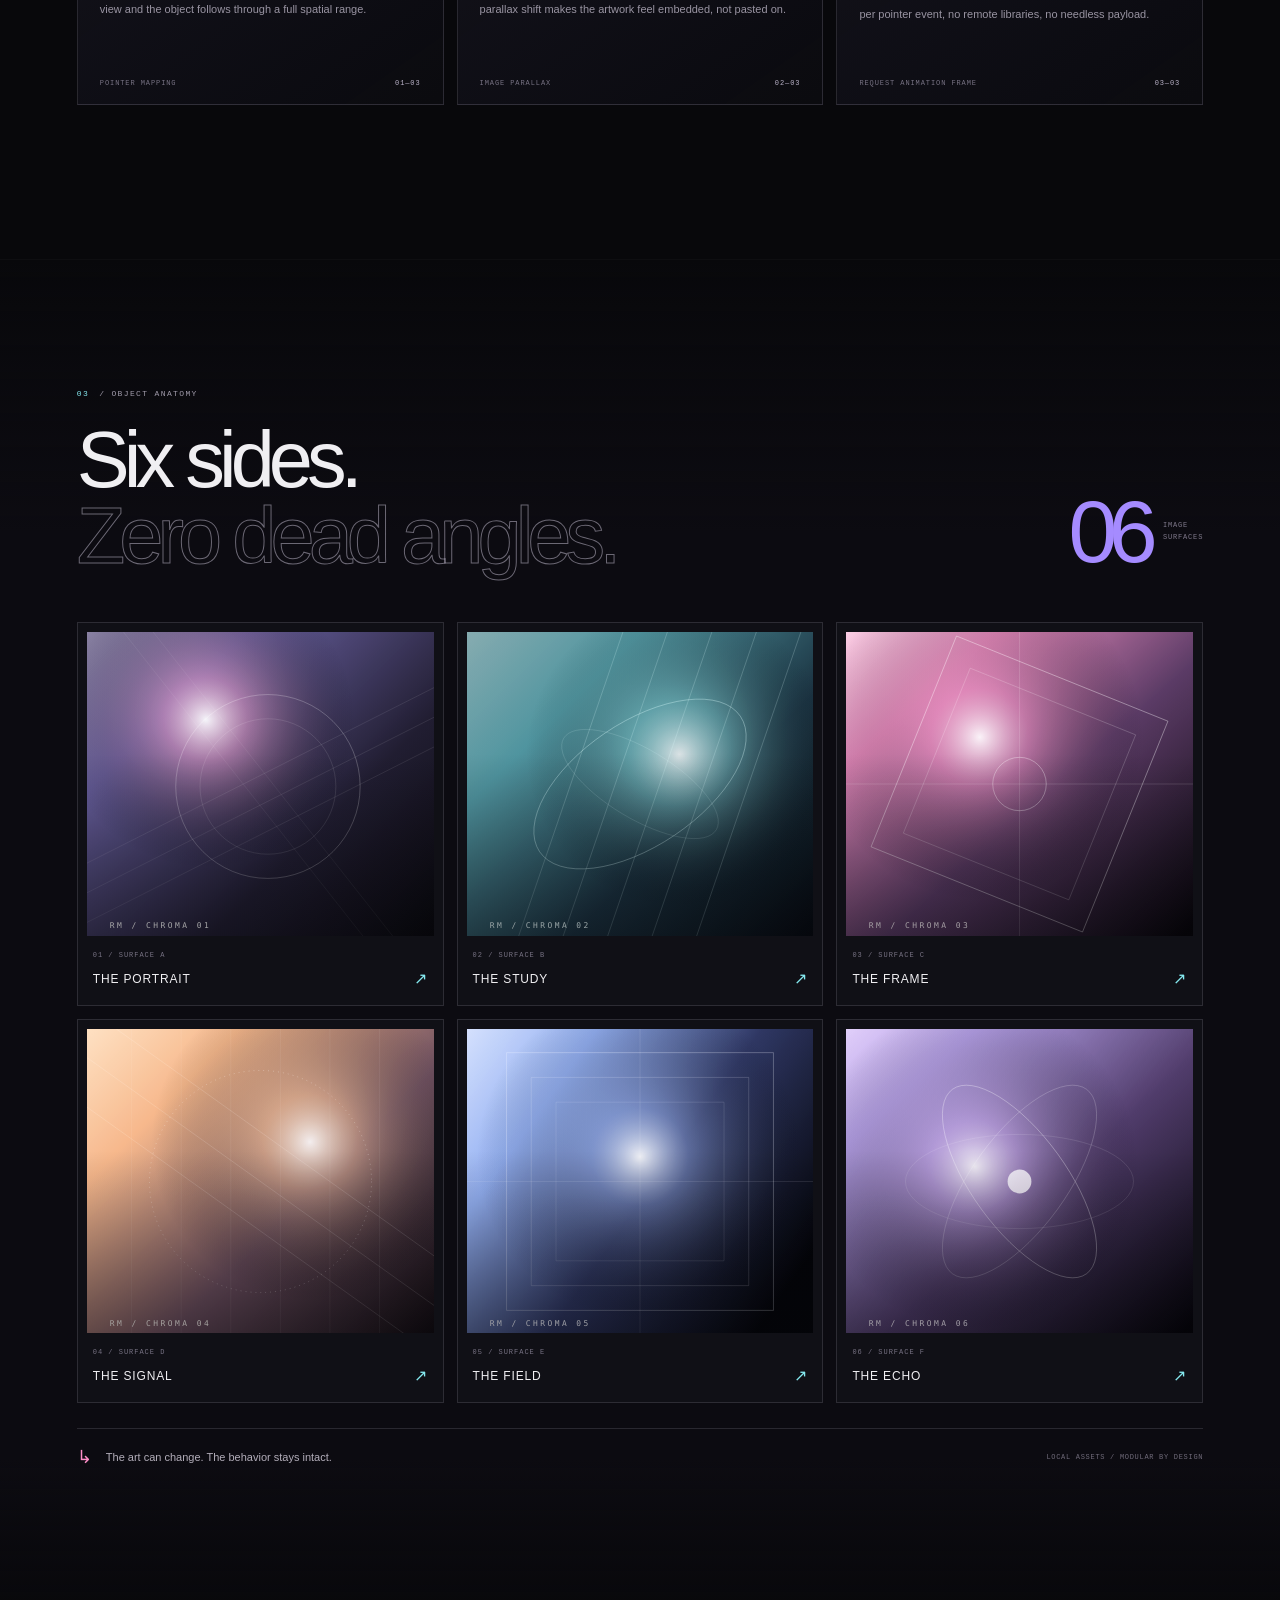
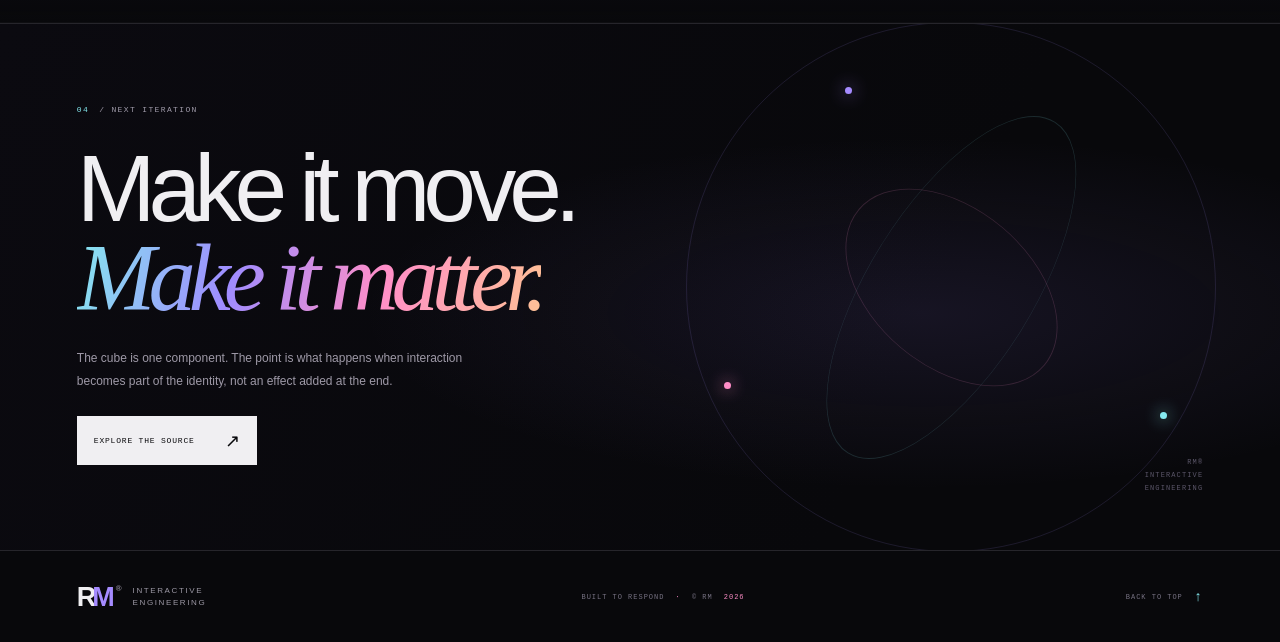
==== commit 1b749caa: "Build a single-page Spatial Cube experience with preserved pointer motion" ====
--- a/index.html
+++ b/index.html
@@ -2,106 +2,161 @@
 <html lang="en">
 <head>
   <meta charset="utf-8">
-  <meta name="viewport" content="width=device-width, initial-scale=1">
-  <meta name="theme-color" content="#080809">
+  <meta name="viewport" content="width=device-width, initial-scale=1, viewport-fit=cover">
+  <meta name="theme-color" content="#08080b">
+  <meta name="description" content="Spatial Cube by RM — a six-sided interactive study in motion, image depth, and pointer-driven 3D.">
+  <meta property="og:title" content="Spatial Cube — RM Interactive Engineering">
+  <meta property="og:description" content="Six surfaces. One living object. Move through a spatial experiment built to respond.">
+  <meta property="og:type" content="website">
   <link rel="icon" href="./assets/favicon.svg" type="image/svg+xml">
-  <meta name="description" content="RM is an independent interactive engineering studio crafting expressive digital experiences, motion systems, and reusable components.">
-  <title>RM® — Interactive Engineering</title>
+  <link rel="preload" as="image" href="./experiences/cube-3d/images/face-1.svg" fetchpriority="high">
   <link rel="stylesheet" href="./assets/rm.css">
   <script defer src="./assets/rm.js"></script>
+  <title>Spatial Cube — RM®</title>
 </head>
-<body class="rm-home" id="top">
+<body id="top">
   <div class="scroll-progress" aria-hidden="true"><span></span></div>
-  <div class="ambient ambient-a" aria-hidden="true"></div>
-  <div class="ambient ambient-b" aria-hidden="true"></div>
+  <div class="grain" aria-hidden="true"></div>
+  <div class="ambient ambient-violet" aria-hidden="true"></div>
+  <div class="ambient ambient-cyan" aria-hidden="true"></div>
+
   <header class="site-header">
-    <a class="brand" href="./" aria-label="RM home"><span class="brand-mark">R<span>M</span></span><span class="brand-caption">INTERACTIVE ENGINEERING</span></a>
-    <nav class="site-nav" aria-label="Main navigation">
-      <a href="#lab">LAB <span>02</span></a>
-      <a href="#approach">APPROACH</a>
-      <a href="#contact">CONTACT <span class="nav-arrow">↗</span></a>
+    <a class="brand" href="#top" aria-label="RM, back to top">
+      <span class="brand-mark">R<span>M</span><sup>®</sup></span>
+      <span class="brand-caption">INTERACTIVE<br>ENGINEERING</span>
+    </a>
+    <nav class="site-nav" id="primary-navigation" aria-label="Main navigation">
+      <a href="#experience"><span>01</span> EXPERIENCE</a>
+      <a href="#mechanics"><span>02</span> MECHANICS</a>
+      <a href="#surfaces"><span>03</span> SURFACES</a>
     </nav>
-    <a class="header-status" href="#lab"><i></i> AVAILABLE FOR SELECT PROJECTS</a>
-    <button class="menu-toggle" type="button" aria-label="Open navigation" aria-expanded="false"><span></span><span></span></button>
+    <a class="header-link" href="#contact">HAVE A PROJECT <span>↗</span></a>
+    <button class="menu-toggle" type="button" aria-controls="primary-navigation" aria-expanded="false" aria-label="Open navigation"><span></span><span></span></button>
   </header>
 
   <main>
-    <section class="hero section-wrap" aria-labelledby="hero-title">
+    <section class="hero section-shell" id="experience" aria-labelledby="hero-title">
       <div class="hero-copy">
-        <p class="eyebrow reveal"><span class="eyebrow-line"></span> INDEPENDENT DIGITAL STUDIO <span class="eyebrow-index">001 / 026</span></p>
-        <h1 id="hero-title" class="hero-title reveal">Making the web<br>feel <span class="type-wrap"><span class="type-ghost">different.</span><span class="type-color">different.</span></span></h1>
-        <p class="hero-intro reveal">I build interactive experiences, motion systems, and digital products where design meets engineering. Less template. More feeling.</p>
-        <div class="hero-actions reveal">
-          <a class="button button-primary" href="#lab">Explore the lab <span aria-hidden="true">↘</span></a>
-          <a class="text-link" href="#approach">What I build <span aria-hidden="true">↗</span></a>
+        <p class="eyebrow"><span class="live-dot"></span> RM LAB <span class="eyebrow-slash">/</span> EXPERIMENT 001 <span class="eyebrow-index">3D—026</span></p>
+        <h1 id="hero-title">A world<br>in <em>six</em><br><span class="title-outline">faces.</span></h1>
+        <p class="hero-description">Not a picture of a cube. A little world that reacts to your presence. Move your pointer. Change the angle. Watch the image breathe across each surface.</p>
+        <div class="hero-actions">
+          <a class="button button-primary" href="#mechanics">ENTER THE SYSTEM <span aria-hidden="true">↘</span></a>
+          <button class="reset-cube" type="button" data-reset-cube><span class="reset-icon">↺</span> RESET VIEW</button>
         </div>
-        <div class="hero-foot reveal"><span>DESIGN × CODE × MOTION</span><span>SCROLL TO EXPLORE <b>↓</b></span></div>
+        <div class="hero-footnote">
+          <span class="micro-label">DESIGNED TO RESPOND</span>
+          <span class="micro-label">SCROLL TO DISSECT <b>↓</b></span>
+        </div>
       </div>
-      <div class="hero-art" aria-label="Abstract chromatic motion sculpture" role="img">
-        <div class="art-noise"></div>
-        <div class="art-disc disc-back"></div>
-        <div class="art-disc disc-mid"></div>
-        <div class="art-disc disc-front"></div>
-        <div class="art-orbit orbit-one"><i></i></div>
-        <div class="art-orbit orbit-two"><i></i></div>
-        <div class="art-orbit orbit-three"><i></i></div>
-        <div class="art-core"><span>RM</span></div>
-        <div class="art-label art-label-top">INTERACTION<br>IS THE INTERFACE</div>
-        <div class="art-label art-label-bottom">MOVE / FEEL / REPEAT</div>
-        <div class="art-coordinate">CREATIVE CODE<br>BUILT TO MOVE</div>
-        <span class="art-index">FIG. 001</span>
+
+      <div class="hero-visual" aria-label="Interactive three-dimensional image cube">
+        <div class="visual-grid" aria-hidden="true"></div>
+        <div class="visual-ring ring-one" aria-hidden="true"><i></i></div>
+        <div class="visual-ring ring-two" aria-hidden="true"><i></i></div>
+        <div class="visual-ring ring-three" aria-hidden="true"><i></i></div>
+        <div class="visual-glow" aria-hidden="true"></div>
+        <div class="visual-cross cross-a" aria-hidden="true"></div>
+        <div class="visual-cross cross-b" aria-hidden="true"></div>
+        <span class="visual-coordinate coordinate-top">X / Y / Z<br>COORDINATE FIELD</span>
+        <span class="visual-coordinate coordinate-bottom">FIG. 001<br>LOCAL RENDER</span>
+        <span class="visual-index">RM—SPATIAL / 01</span>
+
+        <div class="scene" data-cube-scene aria-label="Interactive 3D cube. Move your pointer or touch the screen to rotate it." tabindex="0">
+          <div class="container" data-cube-container>
+            <div id="cube" aria-label="Six image surfaces">
+              <div class="face"><img src="./experiences/cube-3d/images/face-1.svg" alt="Artwork on cube face one" draggable="false"></div>
+              <div class="face"><img src="./experiences/cube-3d/images/face-2.svg" alt="Artwork on cube face two" draggable="false"></div>
+              <div class="face"><img src="./experiences/cube-3d/images/face-3.svg" alt="Artwork on cube face three" draggable="false"></div>
+              <div class="face"><img src="./experiences/cube-3d/images/face-4.svg" alt="Graphic on cube face four" draggable="false"></div>
+              <div class="face"><img src="./experiences/cube-3d/images/face-5.svg" alt="Graphic on cube face five" draggable="false"></div>
+              <div class="face"><img src="./experiences/cube-3d/images/face-6.svg" alt="Graphic on cube face six" draggable="false"></div>
+            </div>
+          </div>
+        </div>
+        <div class="visual-floor" aria-hidden="true"></div>
+        <div class="visual-readout"><span class="readout-dot"></span><span>POINTER INPUT</span><b>/</b><span data-readout>ROT X 000° · ROT Y 000°</span></div>
       </div>
-      <div class="hero-side-note" aria-hidden="true">BUILT TO BE FELT — NOT JUST SEEN</div>
+
+      <div class="hero-edge-label" aria-hidden="true">MOVE / TURN / DISCOVER</div>
     </section>
 
-    <section class="ticker" aria-label="Studio capabilities">
-      <div class="ticker-track"><span>INTERACTIVE DESIGN</span><b>✳</b><span>CREATIVE DEVELOPMENT</span><b>✳</b><span>MOTION SYSTEMS</span><b>✳</b><span>DIGITAL PRODUCTS</span><b>✳</b><span>INTERACTIVE DESIGN</span><b>✳</b><span>CREATIVE DEVELOPMENT</span><b>✳</b><span>MOTION SYSTEMS</span><b>✳</b><span>DIGITAL PRODUCTS</span><b>✳</b></div>
-    </section>
+    <div class="signal-strip" aria-label="Component attributes">
+      <div class="signal-track">
+        <span>POINTER-DRIVEN MOTION</span><b>✳</b><span>REAL-TIME PARALLAX</span><b>✳</b><span>SIX LOCAL SURFACES</span><b>✳</b><span>NO RUNTIME DEPENDENCIES</span><b>✳</b>
+        <span>POINTER-DRIVEN MOTION</span><b>✳</b><span>REAL-TIME PARALLAX</span><b>✳</b><span>SIX LOCAL SURFACES</span><b>✳</b><span>NO RUNTIME DEPENDENCIES</span><b>✳</b>
+      </div>
+    </div>
 
-    <section class="lab-section section-wrap" id="lab">
-      <div class="section-heading reveal">
-        <div><p class="eyebrow"><span class="eyebrow-line"></span> THE PLAYGROUND / 01</p><h2>Curiosity, made <em>interactive.</em></h2></div>
-        <p class="section-aside">Small experiments. Serious craft.<br>Touch, move, explore.</p>
+    <section class="mechanics section-shell" id="mechanics" aria-labelledby="mechanics-title">
+      <div class="section-intro reveal">
+        <div>
+          <p class="section-kicker"><span>02</span> / THE MECHANICS</p>
+          <h2 id="mechanics-title">The interface<br>is <em>the movement.</em></h2>
+        </div>
+        <p class="section-summary">No ornamental interaction. The pointer is the control surface. Every position maps into rotation, while the image layers drift independently to give the cube a second, quieter sense of depth.</p>
       </div>
-      <div class="lab-grid">
-        <a class="lab-card card-stack reveal" href="./experiences/image-stack/" aria-label="Explore the Image Stack experiment">
-          <div class="card-top"><span>EXPERIMENT / 001</span><span class="card-index">A—01</span></div>
-          <div class="stack-preview" aria-hidden="true"><div class="preview-glow"></div><div class="preview-layer layer-4"></div><div class="preview-layer layer-3"></div><div class="preview-layer layer-2"></div><div class="preview-layer layer-1"><span>IMAGE<br>AS MOTION</span></div><div class="preview-cross"></div></div>
-          <div class="card-bottom"><div><h3>Image Stack</h3><p>Layers, depth, and gesture-driven movement.</p></div><span class="round-arrow">↗</span></div>
-          <div class="card-tags"><span>PARALLAX</span><span>DEPTH</span><span>PLAY</span></div>
-        </a>
-        <a class="lab-card card-cube reveal" href="./experiences/cube-3d/" aria-label="Explore the Spatial Cube experiment">
-          <div class="card-top"><span>EXPERIMENT / 002</span><span class="card-index">B—02</span></div>
-          <div class="cube-preview" aria-hidden="true"><div class="preview-cube"><span></span><span></span><span></span><span></span><span></span><span></span></div><div class="cube-shadow"></div><div class="cube-caption">SIX SIDES.<br>INFINITE ANGLES.</div></div>
-          <div class="card-bottom"><div><h3>Spatial Cube</h3><p>A small world that follows your movement.</p></div><span class="round-arrow">↗</span></div>
-          <div class="card-tags"><span>3D SPACE</span><span>POINTER</span><span>REAL TIME</span></div>
-        </a>
-      </div>
-      <div class="lab-note reveal"><span class="note-mark">↳</span><p>These are not finished templates. They are the raw material for things worth building.</p><span class="note-code">RM / LAB NOTES</span></div>
-    </section>
 
-    <section class="manifesto-section" id="approach">
-      <div class="section-wrap manifesto-inner">
-        <p class="eyebrow reveal"><span class="eyebrow-line"></span> THE APPROACH / 02</p>
-        <h2 class="manifesto-title reveal">A website should<br>do more than <span class="outlined-word">exist.</span></h2>
-        <div class="manifesto-bottom reveal"><p>It should tell a story, reward curiosity, and make a brand impossible to confuse with another. That means thoughtful interaction, systems that scale, and performance treated as part of the design.</p><div class="manifesto-stamp"><span>LESS NOISE</span><span class="stamp-star">✳</span><span>MORE IMPACT</span></div></div>
+      <div class="mechanic-grid">
+        <article class="mechanic-card reveal">
+          <div class="mechanic-card-top"><span>INPUT / 01</span><span class="mechanic-glyph glyph-target" aria-hidden="true">⊙</span></div>
+          <div class="mechanic-graphic graphic-target" aria-hidden="true"><i></i><i></i><i></i><b></b></div>
+          <h3>Position becomes direction.</h3>
+          <p>Pointer coordinates map to the X and Y axes. Move across the view and the object follows through a full spatial range.</p>
+          <div class="mechanic-card-foot"><span>POINTER MAPPING</span><b>01—03</b></div>
+        </article>
+        <article class="mechanic-card reveal">
+          <div class="mechanic-card-top"><span>DEPTH / 02</span><span class="mechanic-glyph glyph-depth" aria-hidden="true">◈</span></div>
+          <div class="mechanic-graphic graphic-depth" aria-hidden="true"><i></i><i></i><i></i><i></i></div>
+          <h3>Images move within space.</h3>
+          <p>Each surface carries its own oversized image plane. A restrained parallax shift makes the artwork feel embedded, not pasted on.</p>
+          <div class="mechanic-card-foot"><span>IMAGE PARALLAX</span><b>02—03</b></div>
+        </article>
+        <article class="mechanic-card reveal">
+          <div class="mechanic-card-top"><span>RESPONSE / 03</span><span class="mechanic-glyph glyph-ease" aria-hidden="true">≈</span></div>
+          <div class="mechanic-graphic graphic-ease" aria-hidden="true"><span></span><span></span><span></span><span></span><span></span></div>
+          <h3>Motion without the noise.</h3>
+          <p>A single animation frame loop eases toward the target. No tween per pointer event, no remote libraries, no needless payload.</p>
+          <div class="mechanic-card-foot"><span>REQUEST ANIMATION FRAME</span><b>03—03</b></div>
+        </article>
       </div>
     </section>
 
-    <section class="services-section section-wrap">
-      <div class="section-heading reveal"><div><p class="eyebrow"><span class="eyebrow-line"></span> WHAT I BUILD / 03</p><h2>From one good idea<br>to a whole <em>system.</em></h2></div><p class="section-aside">Built to work. Made to be remembered.</p></div>
-      <div class="services-list">
-        <article class="service-row reveal"><span class="service-number">01</span><div><h3>Digital experiences</h3><p>Signature landing pages, immersive product stories, and interaction-led web design.</p></div><span class="service-symbol">↗</span></article>
-        <article class="service-row reveal"><span class="service-number">02</span><div><h3>Motion & interaction</h3><p>Gesture, scroll, transitions, micro-interactions, and reusable motion primitives.</p></div><span class="service-symbol">↗</span></article>
-        <article class="service-row reveal"><span class="service-number">03</span><div><h3>Components & systems</h3><p>Custom sections and production-minded components, documented and ready to adapt.</p></div><span class="service-symbol">↗</span></article>
-        <article class="service-row reveal"><span class="service-number">04</span><div><h3>Build with me</h3><p>Engineering support for teams that care about detail, speed, and maintainability.</p></div><span class="service-symbol">↗</span></article>
+    <section class="surfaces section-shell" id="surfaces" aria-labelledby="surfaces-title">
+      <div class="surfaces-head reveal">
+        <div>
+          <p class="section-kicker"><span>03</span> / OBJECT ANATOMY</p>
+          <h2 id="surfaces-title">Six sides.<br><span>Zero dead angles.</span></h2>
+        </div>
+        <div class="surface-count"><strong>06</strong><span>IMAGE<br>SURFACES</span></div>
       </div>
+      <div class="surface-grid">
+        <figure class="surface-card surface-large reveal"><div class="surface-image"><img src="./experiences/cube-3d/images/face-1.svg" loading="lazy" alt="Artwork used on the cube"></div><figcaption><span>01 / SURFACE A</span><b>THE PORTRAIT <i>↗</i></b></figcaption></figure>
+        <figure class="surface-card reveal"><div class="surface-image"><img src="./experiences/cube-3d/images/face-2.svg" loading="lazy" alt="Second artwork used on the cube"></div><figcaption><span>02 / SURFACE B</span><b>THE STUDY <i>↗</i></b></figcaption></figure>
+        <figure class="surface-card reveal"><div class="surface-image"><img src="./experiences/cube-3d/images/face-3.svg" loading="lazy" alt="Third artwork used on the cube"></div><figcaption><span>03 / SURFACE C</span><b>THE FRAME <i>↗</i></b></figcaption></figure>
+        <figure class="surface-card surface-graphic reveal"><div class="surface-image"><img src="./experiences/cube-3d/images/face-4.svg" loading="lazy" alt="Abstract graphic for a cube surface"></div><figcaption><span>04 / SURFACE D</span><b>THE SIGNAL <i>↗</i></b></figcaption></figure>
+        <figure class="surface-card surface-graphic reveal"><div class="surface-image"><img src="./experiences/cube-3d/images/face-5.svg" loading="lazy" alt="Abstract graphic for a cube surface"></div><figcaption><span>05 / SURFACE E</span><b>THE FIELD <i>↗</i></b></figcaption></figure>
+        <figure class="surface-card surface-graphic reveal"><div class="surface-image"><img src="./experiences/cube-3d/images/face-6.svg" loading="lazy" alt="Abstract graphic for a cube surface"></div><figcaption><span>06 / SURFACE F</span><b>THE ECHO <i>↗</i></b></figcaption></figure>
+      </div>
+      <div class="surface-note reveal"><span class="surface-note-mark">↳</span><p>The art can change. The behavior stays intact.</p><span class="surface-note-code">LOCAL ASSETS / MODULAR BY DESIGN</span></div>
     </section>
 
-    <footer class="site-footer section-wrap" id="contact">
-      <div class="footer-top reveal"><p class="eyebrow"><span class="eyebrow-line"></span> HAVE A GOOD PROBLEM?</p><h2>Let's make<br>something <em>matter.</em></h2><a class="footer-cta" href="https://github.com/MREZA-MJDi" target="_blank" rel="noreferrer">VIEW THE STUDIO <span>↗</span></a></div>
-      <div class="footer-bottom"><a class="brand" href="./"><span class="brand-mark">R<span>M</span></span><span class="brand-caption">INTERACTIVE ENGINEERING</span></a><span>INDEPENDENT BY DESIGN.</span><span>© RM STUDIO <span id="year">2026</span></span><a href="#top" class="back-top">BACK TO TOP ↑</a></div>
-    </footer>
+    <section class="closing section-shell" id="contact" aria-labelledby="closing-title">
+      <div class="closing-orbit" aria-hidden="true"><i></i><i></i><i></i></div>
+      <div class="closing-content reveal">
+        <p class="section-kicker"><span>04</span> / NEXT ITERATION</p>
+        <h2 id="closing-title">Make it move.<br><em>Make it matter.</em></h2>
+        <p>The cube is one component. The point is what happens when interaction becomes part of the identity, not an effect added at the end.</p>
+        <a class="button button-light" href="https://github.com/MREZA-MJDi/RM" target="_blank" rel="noopener noreferrer">EXPLORE THE SOURCE <span aria-hidden="true">↗</span></a>
+      </div>
+      <div class="closing-index" aria-hidden="true">RM®<br>INTERACTIVE<br>ENGINEERING</div>
+    </section>
   </main>
+
+  <footer class="site-footer section-shell">
+    <a class="brand" href="#top" aria-label="Back to top"><span class="brand-mark">R<span>M</span><sup>®</sup></span><span class="brand-caption">INTERACTIVE<br>ENGINEERING</span></a>
+    <p>BUILT TO RESPOND <span>·</span> © RM <span id="year">2026</span></p>
+    <a class="back-top" href="#top">BACK TO TOP <span>↑</span></a>
+  </footer>
 </body>
 </html>
--- a/assets/rm.css
+++ b/assets/rm.css
@@ -1,18 +1,32 @@
 @charset "UTF-8";
-:root{color-scheme:dark;--black:#080809;--surface:#111113;--surface-2:#171719;--line:rgba(244,241,237,.14);--line-strong:rgba(244,241,237,.28);--bone:#f1efeb;--muted:#aaa8aa;--soft:#777579;--violet:#9e7bff;--blue:#78a7ff;--cyan:#75e5ee;--pink:#ff79bd;--amber:#ffbf81;--rainbow:linear-gradient(110deg,#7e9dff 0%,#b49aff 28%,#ff84bd 53%,#ffc08b 78%,#f1e5d1 100%);--page:clamp(22px,6.25vw,104px);--ease:cubic-bezier(.19,1,.22,1);font-synthesis:none;text-rendering:optimizeLegibility;-webkit-font-smoothing:antialiased}
-*{box-sizing:border-box}html{scroll-behavior:smooth;scroll-padding-top:90px}body{margin:0;background:var(--black);color:var(--bone);font-family:Inter,"Segoe UI",Arial,sans-serif;overflow-x:hidden}body:before{position:fixed;inset:0;z-index:-1;pointer-events:none;content:"";opacity:.2;background-image:url("data:image/svg+xml,%3Csvg viewBox='0 0 180 180' xmlns='http://www.w3.org/2000/svg'%3E%3Cfilter id='n'%3E%3CfeTurbulence type='fractalNoise' baseFrequency='.9' numOctaves='3' stitchTiles='stitch'/%3E%3C/filter%3E%3Crect width='100%25' height='100%25' filter='url(%23n)' opacity='.12'/%3E%3C/svg%3E")}
-a{color:inherit;text-decoration:none}button,input{font:inherit}button,a{-webkit-tap-highlight-color:transparent}button:focus-visible,a:focus-visible,input:focus-visible{outline:2px solid var(--cyan);outline-offset:4px}::selection{background:#c2a7ff;color:#080809}.section-wrap{padding-inline:var(--page)}.scroll-progress{height:2px;position:fixed;left:0;right:0;top:0;z-index:100;background:transparent}.scroll-progress span{display:block;height:100%;width:0;background:var(--rainbow);transform-origin:left}.ambient{position:fixed;z-index:-1;width:48vw;aspect-ratio:1;border-radius:50%;filter:blur(100px);opacity:.07;pointer-events:none}.ambient-a{top:-22vw;left:-20vw;background:#7860ff}.ambient-b{right:-25vw;top:40vh;background:#ef76ba}
-.site-header{height:88px;display:flex;align-items:center;justify-content:space-between;gap:24px;padding:0 var(--page);border-bottom:1px solid var(--line);position:relative;z-index:20;background:rgba(8,8,9,.78);backdrop-filter:blur(16px)}.brand{display:inline-flex;align-items:center;gap:12px;min-width:max-content}.brand-mark{font-size:23px;letter-spacing:-.12em;font-weight:800;line-height:1}.brand-mark span{color:#c1b0ff}.brand-caption{font-size:9px;letter-spacing:.22em;color:var(--muted);max-width:88px;line-height:1.5}.site-nav{display:flex;align-items:center;gap:clamp(18px,3.3vw,54px)}.site-nav a{font-size:10px;letter-spacing:.15em;color:#c3c1c1;transition:color .25s}.site-nav a:hover{color:white}.site-nav a span{font-size:8px;color:var(--soft);margin-left:5px}.nav-arrow{color:var(--pink)!important}.header-status{font-size:8px;letter-spacing:.11em;display:flex;align-items:center;gap:8px;color:#a7a5a8;white-space:nowrap}.header-status i{width:5px;height:5px;border-radius:50%;background:var(--cyan);box-shadow:0 0 12px #75e5ee}.menu-toggle{display:none;background:none;border:0;color:var(--bone)}
-.hero{min-height:min(810px,calc(100svh - 88px));display:grid;grid-template-columns:minmax(0,1.05fr) minmax(340px,.95fr);align-items:center;gap:4vw;position:relative;padding-top:74px;padding-bottom:82px;isolation:isolate}.hero-copy{position:relative;z-index:2}.eyebrow{margin:0 0 30px;display:flex;align-items:center;gap:12px;font:9px/1.4 ui-monospace,SFMono-Regular,Menlo,monospace;letter-spacing:.19em;color:#a7a4a9}.eyebrow-line{display:inline-block;width:25px;height:1px;background:var(--rainbow)}.eyebrow-index{margin-left:auto;color:#5e5c61}.hero-title{font-weight:500;letter-spacing:-.085em;font-size:clamp(54px,7.8vw,120px);line-height:.99;margin:0;max-width:790px}.type-wrap{position:relative;white-space:nowrap}.type-ghost{color:transparent;-webkit-text-stroke:1px rgba(241,239,235,.34)}.type-color{position:absolute;inset:0;background:var(--rainbow);background-size:180% 100%;background-clip:text;-webkit-background-clip:text;color:transparent;animation:gradient-drift 8s ease-in-out infinite alternate}.hero-intro{font-size:clamp(14px,1.2vw,17px);line-height:1.8;color:#aaa8ac;max-width:425px;margin:30px 0 0}.hero-actions{display:flex;align-items:center;gap:28px;margin-top:32px}.button{display:inline-flex;align-items:center;gap:35px;padding:15px 18px;font-size:10px;letter-spacing:.09em;transition:transform .4s var(--ease),background .3s,border-color .3s}.button-primary{background:var(--bone);color:#0a0a0b;border:1px solid var(--bone)}.button-primary span{font-size:17px}.button-primary:hover{transform:translateY(-3px);background:white}.text-link{color:#c8c5c8;font-size:10px;letter-spacing:.08em}.text-link span{color:var(--pink);margin-left:8px}.hero-foot{display:flex;justify-content:space-between;gap:14px;max-width:460px;margin-top:68px;padding-top:15px;border-top:1px solid var(--line);font:8px ui-monospace,monospace;letter-spacing:.13em;color:#77747b}.hero-foot b{font-size:13px;font-weight:400;color:var(--cyan);margin-left:8px}.hero-art{position:relative;aspect-ratio:1/1;max-width:650px;width:100%;justify-self:end;display:grid;place-items:center;perspective:1000px;isolation:isolate;transform-style:preserve-3d;--mx:0;--my:0}.art-noise{position:absolute;inset:8%;border-radius:50%;background:radial-gradient(circle at 33% 24%,rgba(137,133,255,.2),transparent 27%),radial-gradient(circle at 70% 72%,rgba(255,117,186,.18),transparent 29%);filter:blur(24px)}.art-disc{position:absolute;width:52%;aspect-ratio:1;border-radius:50%;mix-blend-mode:screen;filter:saturate(1.12);transition:transform .3s ease}.disc-back{background:radial-gradient(circle at 31% 27%,#f2c6fd 0%,#8775ff 17%,#3c3b79 40%,#171620 65%,#09090a 72%);transform:translate3d(calc(var(--mx)*-22px),calc(var(--my)*-15px),-90px) rotate(-24deg);box-shadow:inset -25px -30px 38px #07070b,0 0 80px #8a7bff20}.disc-mid{width:47%;background:radial-gradient(circle at 24% 21%,#fff 0%,#8ce7ef 7%,#607d9d 17%,#363e54 40%,#111115 68%);transform:translate3d(calc(var(--mx)*10px),calc(var(--my)*14px),20px) rotate(32deg);box-shadow:inset -27px -27px 36px #000b}.disc-front{width:35%;background:radial-gradient(circle at 31% 24%,#ffe0cb,#ff94ba 10%,#b66bab 27%,#4d426b 49%,#15141c 75%);transform:translate3d(calc(var(--mx)*-11px),calc(var(--my)*-19px),120px) rotate(22deg);box-shadow:inset -22px -22px 25px #09090d,0 0 50px #ff7ab31d}.art-orbit{position:absolute;width:78%;height:31%;border:1px solid rgba(213,203,255,.33);border-radius:50%;transform:rotate(-33deg) rotateY(calc(var(--mx)*5deg)) rotateX(calc(var(--my)*-5deg));animation:orbit-spin 18s linear infinite}.art-orbit i{position:absolute;width:6px;height:6px;border-radius:50%;top:16%;left:12%;background:#d0b6ff;box-shadow:0 0 18px #af9cff}.orbit-two{width:72%;height:48%;transform:rotate(58deg);border-color:rgba(124,210,244,.24);animation-duration:24s;animation-direction:reverse}.orbit-two i{background:var(--cyan);top:78%;left:87%;box-shadow:0 0 16px var(--cyan)}.orbit-three{width:89%;height:22%;transform:rotate(77deg);border-color:rgba(255,145,190,.28);animation-duration:28s}.orbit-three i{background:var(--pink);top:42%;left:4%;box-shadow:0 0 16px var(--pink)}.art-core{position:absolute;width:15%;aspect-ratio:1;border:1px solid #ffffff3a;border-radius:50%;display:grid;place-items:center;background:radial-gradient(circle at 34% 27%,#494551,#17161c 68%,#060607);box-shadow:0 0 50px #9a88ff29,inset 0 1px #ffffff55;transform:translate3d(calc(var(--mx)*-8px),calc(var(--my)*-8px),165px)}.art-core span{font-size:10px;letter-spacing:-.11em;font-weight:800}.art-label,.art-coordinate,.art-index{position:absolute;font:8px/1.7 ui-monospace,monospace;letter-spacing:.14em;color:#86828e}.art-label-top{top:12%;right:8%;text-align:right}.art-label-bottom{bottom:12%;left:0}.art-coordinate{right:2%;bottom:27%;text-align:right;font-size:7px;color:#5b5861}.art-index{top:50%;left:0;font-size:7px}.hero-side-note{position:absolute;right:22px;top:50%;transform:translateY(-50%) rotate(90deg) translateX(50%);transform-origin:right center;font:7px ui-monospace,monospace;letter-spacing:.2em;color:#656168;white-space:nowrap}
-.ticker{overflow:hidden;border-block:1px solid var(--line);background:#0d0d0f;padding:17px 0}.ticker-track{display:flex;align-items:center;justify-content:space-around;gap:42px;min-width:max-content;animation:ticker 34s linear infinite;font:9px ui-monospace,monospace;letter-spacing:.16em;color:#c1bdc3}.ticker-track b{font-size:13px;font-weight:400;color:#bfabff}
-.lab-section{padding-top:clamp(90px,12vw,176px);padding-bottom:clamp(90px,12vw,170px)}.section-heading{display:flex;justify-content:space-between;align-items:end;gap:36px;margin-bottom:43px}.section-heading .eyebrow{margin-bottom:20px}.section-heading h2{font-size:clamp(38px,5.4vw,72px);font-weight:400;line-height:1.04;letter-spacing:-.065em;margin:0}.section-heading h2 em,.footer-top h2 em{font-family:Georgia,serif;font-weight:400;color:transparent;-webkit-text-stroke:1px #c6b6ff;font-style:italic}.section-aside{font:10px/1.8 ui-monospace,monospace;letter-spacing:.02em;color:#86838b;margin:0 0 4px}.lab-grid{display:grid;grid-template-columns:1fr 1fr;gap:14px}.lab-card{min-width:0;display:flex;flex-direction:column;border:1px solid var(--line);background:#0d0d0f;overflow:hidden;transition:border-color .45s,transform .5s var(--ease);position:relative}.lab-card:hover{border-color:#ffffff65;transform:translateY(-4px)}.card-top,.card-bottom{display:flex;align-items:center;justify-content:space-between;gap:16px;padding:23px 24px}.card-top{font:8px ui-monospace,monospace;color:#8c8992;letter-spacing:.16em}.card-index{color:#5f5c64}.stack-preview,.cube-preview{position:relative;margin:0 12px;height:clamp(230px,28vw,390px);overflow:hidden;background:#141416;isolation:isolate}.stack-preview{background:radial-gradient(ellipse at center,#25232d,#0b0b0d 65%)}.preview-glow{position:absolute;width:56%;aspect-ratio:1;top:16%;left:24%;border-radius:50%;filter:blur(40px);background:linear-gradient(120deg,#8b79ff,#e780c6,#8ed7e6);opacity:.38}.preview-layer{position:absolute;width:40%;height:64%;top:18%;left:30%;border:1px solid #ffffff5c;border-radius:2px;background:linear-gradient(145deg,#8f7ada,#454050 38%,#121216 75%);box-shadow:0 15px 50px #0009;transform-style:preserve-3d}.layer-4{transform:translate(-23px,14px) rotate(-14deg);opacity:.35;background:linear-gradient(150deg,#ef9dce,#5a4365 55%,#111)}.layer-3{transform:translate(-13px,7px) rotate(-8deg);opacity:.55;background:linear-gradient(30deg,#8d82ca,#252430 55%,#d18fca)}.layer-2{transform:translate(8px,-6px) rotate(6deg);opacity:.75;background:linear-gradient(145deg,#b4b5ec,#4a435b 39%,#131217)}.layer-1{display:grid;place-items:end start;padding:18px;transform:translate(0,0) rotate(0);background:linear-gradient(145deg,#aaa1d4,#484452 39%,#17161b);overflow:hidden}.layer-1:after{position:absolute;content:"";inset:0;background:radial-gradient(ellipse at 24% 20%,#fff9,transparent 35%),linear-gradient(155deg,transparent 35%,#08080bbf)}.layer-1 span{font-size:clamp(18px,2.7vw,30px);font-weight:600;line-height:.98;letter-spacing:-.06em;z-index:1}.preview-cross{position:absolute;inset:9%;border:1px solid #fff2;transform:rotate(45deg) scale(.8);transition:transform .8s var(--ease)}.card-stack:hover .preview-layer{animation:preview-float 3.4s ease-in-out infinite alternate}.card-stack:hover .layer-4{animation-delay:-1s}.card-stack:hover .layer-3{animation-delay:-.6s}.card-stack:hover .layer-2{animation-delay:-.3s}.card-stack:hover .preview-cross{transform:rotate(60deg) scale(1.05)}
-.cube-preview{display:grid;place-items:center;background:radial-gradient(ellipse at 55% 55%,#33313d,#121214 55%,#09090a)}.preview-cube{width:132px;height:132px;position:relative;transform-style:preserve-3d;transform:rotateX(-24deg) rotateY(-34deg);transition:transform .85s var(--ease);animation:cube-idle 14s linear infinite}.preview-cube span{position:absolute;inset:0;border:1px solid #ffffff5a;background:linear-gradient(145deg,#ac93f25d,#292638ad 65%,#08080a);box-shadow:inset 0 0 32px #baa2ff20}.preview-cube span:nth-child(1){transform:translateZ(66px)}.preview-cube span:nth-child(2){transform:rotateY(90deg) translateZ(66px);background:linear-gradient(145deg,#7edee253,#222b33ad)}.preview-cube span:nth-child(3){transform:rotateY(180deg) translateZ(66px);background:linear-gradient(145deg,#f3a5c85e,#3e2634ad)}.preview-cube span:nth-child(4){transform:rotateY(-90deg) translateZ(66px);background:linear-gradient(145deg,#f7c38d52,#33271fad)}.preview-cube span:nth-child(5){transform:rotateX(90deg) translateZ(66px);background:linear-gradient(145deg,#98aff05a,#232a40ad)}.preview-cube span:nth-child(6){transform:rotateX(-90deg) translateZ(66px);background:linear-gradient(145deg,#d3bbf45a,#30273ead)}.card-cube:hover .preview-cube{transform:rotateX(-30deg) rotateY(320deg)}.cube-shadow{position:absolute;bottom:19%;width:40%;height:15px;border-radius:50%;background:#000;filter:blur(22px)}.cube-caption{position:absolute;left:23px;bottom:22px;font:8px/1.7 ui-monospace,monospace;letter-spacing:.16em;color:#a9a4b4}.card-bottom{padding-top:22px;padding-bottom:18px;align-items:center}.card-bottom h3{font-size:clamp(23px,2.7vw,34px);letter-spacing:-.05em;font-weight:450;margin:0 0 8px}.card-bottom p{font-size:12px;color:#98959b;margin:0;line-height:1.7}.round-arrow{display:grid;place-items:center;width:41px;height:41px;border-radius:50%;border:1px solid var(--line-strong);font-size:17px;transition:background .3s,color .3s,transform .3s;flex:0 0 auto}.lab-card:hover .round-arrow{background:var(--bone);color:#09090a;transform:rotate(45deg)}.card-tags{display:flex;gap:7px;flex-wrap:wrap;padding:0 24px 24px}.card-tags span{font:7px ui-monospace,monospace;color:#88838d;letter-spacing:.12em;border:1px solid var(--line);padding:7px 9px}.lab-note{display:flex;align-items:center;gap:16px;margin-top:25px;color:#88858d}.note-mark{font-size:20px;color:#c5b5ff}.lab-note p{font-size:12px;line-height:1.8;margin:0}.note-code{margin-left:auto;font:8px ui-monospace,monospace;letter-spacing:.15em;color:#615e66}
-.manifesto-section{background:radial-gradient(ellipse at 85% 30%,#29213a7a,transparent 36%),#111113;border-block:1px solid var(--line);padding:clamp(80px,12vw,170px) var(--page)}.manifesto-inner{max-width:1512px;margin:0 auto}.manifesto-title{margin:0;font-weight:400;font-size:clamp(54px,10vw,148px);line-height:.95;letter-spacing:-.09em}.outlined-word{font-style:normal;color:transparent;-webkit-text-stroke:1px #b7b2c5}.manifesto-bottom{display:flex;justify-content:space-between;align-items:end;gap:34px;margin-top:70px}.manifesto-bottom>p{font-size:clamp(14px,1.35vw,18px);line-height:1.95;color:#b2afb6;max-width:500px;margin:0}.manifesto-stamp{display:flex;align-items:center;gap:12px;font:8px ui-monospace,monospace;letter-spacing:.16em;color:#92909a;white-space:nowrap}.stamp-star{font-size:24px;color:#ff9fcd}
-.services-section{padding-top:clamp(90px,12vw,160px);padding-bottom:clamp(90px,12vw,160px)}.services-list{border-top:1px solid var(--line);margin-top:56px}.service-row{display:grid;grid-template-columns:65px minmax(0,1fr) 40px;gap:18px;align-items:center;padding:27px 2px;border-bottom:1px solid var(--line);transition:padding .4s var(--ease)}.service-row:hover{padding-inline:12px}.service-number{font:10px ui-monospace,monospace;color:#8f8a95;align-self:start;padding-top:8px}.service-row h3{font-size:clamp(20px,2.7vw,32px);font-weight:450;letter-spacing:-.04em;margin:0 0 7px}.service-row p{margin:0;color:#8f8b93;font-size:12px;line-height:1.8;max-width:600px}.service-symbol{justify-self:end;font-size:20px;color:#b7a4ff;transition:transform .3s}.service-row:hover .service-symbol{transform:translate(3px,-3px)}
-.site-footer{border-top:1px solid var(--line);padding-top:clamp(75px,10vw,130px);padding-bottom:30px;background:radial-gradient(ellipse at 75% 25%,#30223b40,transparent 33%)}.footer-top{position:relative;min-height:380px}.footer-top .eyebrow{margin-bottom:34px}.footer-top h2{font-size:clamp(64px,10vw,140px);letter-spacing:-.09em;line-height:.93;font-weight:450;margin:0}.footer-cta{position:absolute;right:0;bottom:22px;display:flex;align-items:center;gap:44px;padding:17px 0;border-bottom:1px solid #d0c5ff;color:#e3dbff;font:9px ui-monospace,monospace;letter-spacing:.16em}.footer-cta span{font-size:18px;color:#ff99c9;transition:transform .3s}.footer-cta:hover span{transform:translate(4px,-4px)}.footer-bottom{padding-top:24px;border-top:1px solid var(--line);display:flex;align-items:center;justify-content:space-between;gap:20px;font:8px ui-monospace,monospace;letter-spacing:.14em;color:#77737d}.footer-bottom .brand{color:var(--bone)}.footer-bottom .brand-caption{max-width:100px}.back-top:hover{color:white}
-.reveal{opacity:0;transform:translateY(24px);transition:opacity .8s var(--ease),transform .8s var(--ease)}.reveal.is-visible{opacity:1;transform:translateY(0)}.hero-title.reveal{transition-delay:.07s}.hero-intro.reveal{transition-delay:.14s}.hero-actions.reveal{transition-delay:.2s}.hero-foot.reveal{transition-delay:.25s}
-@keyframes gradient-drift{to{background-position:100% 0}}@keyframes orbit-spin{to{transform:rotate(-393deg)}}@keyframes ticker{to{transform:translateX(-50%)}}@keyframes preview-float{to{translate:0 -9px}}@keyframes cube-idle{to{transform:rotateX(336deg) rotateY(326deg)}}
-@media(max-width:1080px){.site-header{height:78px}.header-status{display:none}.hero{min-height:auto;padding-top:80px;padding-bottom:72px;grid-template-columns:1fr 0.85fr;gap:2vw}.hero-title{font-size:clamp(60px,8vw,100px)}.hero-side-note{right:12px}.hero-foot{margin-top:50px}.art-label-top{right:2%}.art-index{left:-2%}}
-@media(max-width:760px){:root{--page:22px}.site-header{height:72px}.site-nav{display:none;position:absolute;top:71px;right:0;left:0;padding:25px 22px 30px;background:#101012;border-bottom:1px solid var(--line);flex-direction:column;align-items:flex-start;gap:22px}.site-nav.is-open{display:flex}.site-nav a{font-size:11px}.menu-toggle{display:flex;flex-direction:column;gap:5px;padding:10px}.menu-toggle span{height:1px;width:22px;background:#eee;display:block;transition:transform .2s}.menu-toggle[aria-expanded="true"] span:first-child{transform:translateY(3px) rotate(45deg)}.menu-toggle[aria-expanded="true"] span:last-child{transform:translateY(-3px) rotate(-45deg)}.hero{display:flex;flex-direction:column;align-items:stretch;padding-top:62px;padding-bottom:52px;gap:28px}.hero-copy{order:1}.hero-art{order:0;width:min(100%,500px);align-self:center;justify-self:center;max-height:390px}.hero-side-note{display:none}.hero-title{font-size:clamp(52px,12vw,86px)}.hero-intro{max-width:440px;margin-top:22px}.hero-foot{margin-top:42px}.hero-art{margin-bottom:-12px}.art-label-top{top:7%;right:3%}.art-label-bottom{bottom:8%;left:3%}.art-index{left:1%}.section-heading{align-items:start;flex-direction:column;gap:18px}.section-heading h2{font-size:clamp(37px,8.5vw,58px)}.section-aside{font-size:9px}.lab-grid{grid-template-columns:1fr}.stack-preview,.cube-preview{height:clamp(260px,78vw,390px)}.manifesto-title{font-size:clamp(52px,12vw,86px)}.manifesto-bottom{margin-top:42px;align-items:start;flex-direction:column}.manifesto-stamp{align-self:flex-end}.services-list{margin-top:37px}.service-row{grid-template-columns:34px minmax(0,1fr) 22px;gap:12px}.service-row:hover{padding-inline:4px}.footer-top{min-height:390px}.footer-top h2{font-size:clamp(62px,13vw,94px)}.footer-cta{position:static;width:max-content;margin-top:42px}.footer-bottom{flex-wrap:wrap;justify-content:space-between}.footer-bottom>span:nth-of-type(1){display:none}}
-@media(max-width:420px){.brand-caption{font-size:8px}.hero-title{font-size:clamp(46px,11.5vw,60px)}.hero-actions{gap:18px}.button{gap:18px}.hero-foot{font-size:7px}.footer-bottom{font-size:7px}.footer-bottom .brand-caption{display:none}}
-@media(prefers-reduced-motion:reduce){*,*::before,*::after{scroll-behavior:auto!important;animation-duration:.01ms!important;animation-iteration-count:1!important;transition-duration:.01ms!important}.reveal{opacity:1;transform:none}.ticker-track{animation:none}.preview-cube{animation:none}}
+:root{color-scheme:dark;--black:#08080b;--black-2:#0c0c11;--panel:#111117;--panel-2:#171720;--bone:#f0eff2;--muted:#aaa7b4;--quiet:#706d7d;--line:rgba(236,232,255,.13);--line-hot:rgba(236,232,255,.27);--violet:#a58bff;--cyan:#85e9ef;--pink:#ff8ec8;--amber:#ffc294;--rainbow:linear-gradient(105deg,#85e9ef 0%,#9f8cff 34%,#ff8ec8 65%,#ffc294 100%);--page:clamp(20px,6vw,100px);--ease:cubic-bezier(.19,1,.22,1);--cube-size:clamp(245px,31vw,400px);font-synthesis:none;text-rendering:optimizeLegibility;-webkit-font-smoothing:antialiased}
+*{box-sizing:border-box}
+html{scroll-behavior:smooth;scroll-padding-top:90px;background:var(--black)}
+body{margin:0;min-width:320px;background:var(--black);color:var(--bone);font-family:Inter,"Segoe UI",Arial,sans-serif;overflow-x:clip}
+body:before{content:"";position:fixed;inset:0;z-index:-2;pointer-events:none;opacity:.13;background-image:url("data:image/svg+xml,%3Csvg viewBox='0 0 180 180' xmlns='http://www.w3.org/2000/svg'%3E%3Cfilter id='n'%3E%3CfeTurbulence type='fractalNoise' baseFrequency='.92' numOctaves='3' stitchTiles='stitch'/%3E%3C/filter%3E%3Crect width='100%25' height='100%25' filter='url(%23n)' opacity='.2'/%3E%3C/svg%3E")}
+a{color:inherit;text-decoration:none}
+button{font:inherit;color:inherit}
+a,button{-webkit-tap-highlight-color:transparent}
+a:focus-visible,button:focus-visible,[tabindex]:focus-visible{outline:2px solid var(--cyan);outline-offset:5px}
+::selection{background:var(--cyan);color:#08080b}
+.section-shell{padding-inline:var(--page)}
+.scroll-progress{position:fixed;z-index:100;inset:0 0 auto;height:2px;pointer-events:none}.scroll-progress span{display:block;width:0;height:100%;background:var(--rainbow);box-shadow:0 0 12px #9e8aff66;transform-origin:left}
+.grain{position:fixed;inset:0;z-index:-1;pointer-events:none;opacity:.05;background:repeating-linear-gradient(0deg,transparent 0 2px,#fff 3px,transparent 4px);mix-blend-mode:soft-light}
+.ambient{position:fixed;z-index:-1;pointer-events:none;width:46vw;aspect-ratio:1;border-radius:50%;filter:blur(110px);opacity:.095}.ambient-violet{top:-24vw;left:-24vw;background:#7861ff}.ambient-cyan{right:-28vw;top:48vh;background:#398dba}
+.site-header{position:sticky;top:0;z-index:50;height:82px;display:flex;align-items:center;justify-content:space-between;gap:28px;padding:0 var(--page);border-bottom:1px solid var(--line);background:rgba(8,8,11,.82);backdrop-filter:blur(20px);-webkit-backdrop-filter:blur(20px)}
+.brand{display:inline-flex;align-items:center;gap:11px;min-width:max-content}.brand-mark{position:relative;font-size:27px;letter-spacing:-.15em;font-weight:850;line-height:1}.brand-mark span{color:var(--violet)}.brand-mark sup{position:relative;top:-.6em;margin-left:5px;color:#898493;font-size:8px;letter-spacing:0}.brand-caption{font-size:8px;line-height:1.55;letter-spacing:.2em;color:#9c98a5}
+.site-nav{display:flex;align-items:center;gap:clamp(20px,3.2vw,52px)}.site-nav a{font-size:9px;letter-spacing:.13em;color:#c6c1cf;transition:color .25s}.site-nav a span{color:#686475;font:8px ui-monospace,monospace;margin-right:8px}.site-nav a:hover,.header-link:hover{color:var(--cyan)}.header-link{display:flex;align-items:center;gap:15px;font:8px ui-monospace,monospace;letter-spacing:.13em;color:#aaa6b2;white-space:nowrap;transition:color .25s}.header-link span{font-size:16px;color:var(--pink)}.menu-toggle{display:none;border:1px solid var(--line);background:transparent;width:42px;height:42px;align-items:center;justify-content:center;flex-direction:column;gap:5px;cursor:pointer}.menu-toggle span{display:block;width:15px;height:1px;background:var(--bone);transition:transform .25s}
+.hero{position:relative;display:grid;grid-template-columns:minmax(340px,.82fr) minmax(0,1.18fr);gap:clamp(12px,3.5vw,55px);align-items:center;min-height:min(840px,calc(100svh - 82px));padding-top:65px;padding-bottom:68px;isolation:isolate}.hero-copy{position:relative;z-index:5;max-width:660px}.eyebrow,.section-kicker{display:flex;align-items:center;gap:10px;margin:0;color:#a09baa;font:8px/1.6 ui-monospace,SFMono-Regular,Menlo,monospace;letter-spacing:.17em}.live-dot{width:5px;height:5px;border-radius:50%;background:var(--cyan);box-shadow:0 0 14px var(--cyan)}.eyebrow-slash{color:#514c5c}.eyebrow-index{margin-left:auto;color:#615d6e}.hero h1{margin:30px 0 0;font-size:clamp(72px,9.1vw,142px);font-weight:500;letter-spacing:-.095em;line-height:.77}.hero h1 em{font-family:Georgia,"Times New Roman",serif;font-weight:400;color:transparent;background:var(--rainbow);background-clip:text;-webkit-background-clip:text;letter-spacing:-.1em}.title-outline{color:transparent;-webkit-text-stroke:1px rgba(238,235,246,.48)}.hero-description{max-width:430px;margin:30px 0 0;color:#a7a3af;font-size:clamp(12px,1vw,14px);line-height:1.95}.hero-actions{display:flex;align-items:center;flex-wrap:wrap;gap:26px;margin-top:28px}.button{min-height:49px;display:inline-flex;align-items:center;justify-content:space-between;gap:30px;padding:0 16px;font:8px ui-monospace,monospace;letter-spacing:.1em;transition:transform .35s var(--ease),background .25s,color .25s,border-color .25s}.button span{font:18px Arial,sans-serif}.button-primary{background:var(--bone);border:1px solid var(--bone);color:#09090d}.button-primary:hover{transform:translateY(-3px);background:white}.reset-cube{display:inline-flex;align-items:center;gap:10px;padding:12px 0;border:0;background:transparent;color:#9d98a6;font:8px ui-monospace,monospace;letter-spacing:.1em;cursor:pointer;transition:color .25s}.reset-cube:hover{color:var(--cyan)}.reset-icon{font-size:17px;color:var(--cyan)}.hero-footnote{display:flex;justify-content:space-between;gap:18px;max-width:450px;margin-top:clamp(40px,6vw,76px);padding-top:15px;border-top:1px solid var(--line)}.micro-label{font:7px ui-monospace,monospace;letter-spacing:.15em;color:#6f6b7a}.micro-label b{margin-left:8px;color:var(--pink);font-size:12px;font-weight:400}
+.hero-visual{position:relative;display:grid;place-items:center;min-width:0;min-height:550px;align-self:stretch;isolation:isolate;overflow:hidden;background:radial-gradient(ellipse at 50% 50%,rgba(76,68,118,.2),transparent 56%)}.visual-grid{position:absolute;inset:5% 0;background-image:linear-gradient(rgba(222,214,255,.045) 1px,transparent 1px),linear-gradient(90deg,rgba(222,214,255,.045) 1px,transparent 1px);background-size:46px 46px;mask-image:radial-gradient(ellipse at center,#000 0%,transparent 73%);pointer-events:none}.visual-glow{position:absolute;width:43%;aspect-ratio:1;border-radius:50%;background:conic-gradient(from 25deg,#a58bff00,#9c7fff52,#85e9ef4a,#ff8ec84b,#ffc29439,#a58bff00);filter:blur(55px);opacity:.88;animation:glow-breathe 9s ease-in-out infinite alternate;pointer-events:none}.visual-ring{position:absolute;border:1px solid rgba(223,216,255,.22);border-radius:50%;width:94%;height:31%;transform:rotate(-31deg);pointer-events:none;animation:ring-turn 34s linear infinite}.visual-ring i{position:absolute;left:14%;top:15%;width:6px;height:6px;border-radius:50%;background:var(--violet);box-shadow:0 0 17px var(--violet)}.ring-two{width:76%;height:56%;transform:rotate(62deg);border-color:rgba(133,233,239,.18);animation:counter-turn 42s linear infinite}.ring-two i{left:auto;top:auto;right:8%;bottom:16%;background:var(--cyan);box-shadow:0 0 15px var(--cyan)}.ring-three{width:108%;height:20%;transform:rotate(74deg);border-color:rgba(255,142,200,.16);animation:ring-turn 49s linear infinite}.ring-three i{left:20%;top:auto;bottom:1%;background:var(--pink);box-shadow:0 0 15px var(--pink)}
+.scene{position:relative;z-index:4;width:var(--cube-size);height:var(--cube-size);perspective:1600px;touch-action:pan-y;outline:none;cursor:crosshair}.container{position:relative;width:100%;height:100%;perspective:1500px;opacity:1;transform:scale(1);transform-style:preserve-3d;transition:opacity 700ms ease,transform 900ms var(--ease)}.container.is-entering{opacity:0;transform:scale(.88) rotate(-7deg)}.container.is-ready{opacity:1;transform:scale(1) rotate(0)}#cube{position:absolute;inset:0;width:100%;height:100%;transform-style:preserve-3d;transform:rotateX(0deg) rotateY(0deg);will-change:transform}.face{position:absolute;inset:0;width:100%;height:100%;overflow:hidden;transform-origin:50% 50%;backface-visibility:hidden;-webkit-backface-visibility:hidden;outline:1px solid rgba(250,247,255,.16);background:#17161f;box-shadow:inset 0 0 0 1px rgba(255,255,255,.035);user-select:none}.face:after{content:"";position:absolute;inset:0;z-index:1;pointer-events:none;background:linear-gradient(145deg,rgba(255,255,255,.14),transparent 37%,rgba(4,4,8,.14) 72%,rgba(4,4,8,.49));mix-blend-mode:screen;opacity:.55}.face:nth-child(1){transform:translateZ(calc(var(--cube-size)/2))}.face:nth-child(2){transform:rotateY(90deg) translateZ(calc(var(--cube-size)/2))}.face:nth-child(3){transform:rotateY(180deg) translateZ(calc(var(--cube-size)/2))}.face:nth-child(4){transform:rotateY(270deg) translateZ(calc(var(--cube-size)/2))}.face:nth-child(5){transform:rotateX(90deg) translateZ(calc(var(--cube-size)/2))}.face:nth-child(6){transform:rotateX(-90deg) translateZ(calc(var(--cube-size)/2))}.face img{position:absolute;top:0;left:0;display:block;width:150%;height:150%;max-width:none;object-fit:cover;pointer-events:none;user-select:none;-webkit-user-drag:none;transform:translate3d(0,0,0);will-change:transform}.visual-floor{position:absolute;bottom:12%;width:44%;height:25px;border-radius:50%;background:#000;filter:blur(22px);z-index:1}.visual-coordinate{position:absolute;z-index:5;color:#6c6878;font:7px/1.85 ui-monospace,monospace;letter-spacing:.13em}.coordinate-top{top:8%;right:5%;text-align:right}.coordinate-bottom{left:4%;bottom:12%}.visual-index{position:absolute;top:50%;left:0;transform:translateY(-50%) rotate(-90deg);transform-origin:left center;color:#514d5b;font:7px ui-monospace,monospace;letter-spacing:.17em}.visual-cross{position:absolute;width:13px;height:13px;z-index:2;opacity:.7}.visual-cross:before,.visual-cross:after{content:"";position:absolute;background:#bdb4d8}.visual-cross:before{left:6px;top:0;width:1px;height:13px}.visual-cross:after{left:0;top:6px;width:13px;height:1px}.cross-a{top:21%;left:16%}.cross-b{right:13%;bottom:22%;transform:scale(.6)}.visual-readout{position:absolute;z-index:6;bottom:24px;display:flex;align-items:center;justify-content:center;gap:9px;white-space:nowrap;color:#817b8f;font:7px ui-monospace,monospace;letter-spacing:.1em}.visual-readout b{color:#4f4a5b;font-weight:400}.readout-dot{width:5px;height:5px;border-radius:50%;background:var(--cyan);box-shadow:0 0 10px var(--cyan)}.hero-edge-label{position:absolute;right:calc(var(--page)*.23);top:51%;transform:translateY(-50%) rotate(90deg);transform-origin:right center;color:#514d5a;font:7px ui-monospace,monospace;letter-spacing:.24em;white-space:nowrap}
+.signal-strip{overflow:hidden;border-block:1px solid var(--line);background:#0d0c12;padding:17px 0}.signal-track{display:flex;align-items:center;justify-content:space-around;gap:38px;min-width:max-content;animation:signal-roll 35s linear infinite;font:8px ui-monospace,monospace;letter-spacing:.17em;color:#b8b2c3}.signal-track b{font-size:14px;font-weight:400;color:var(--violet)}
+.mechanics{padding-top:clamp(95px,12vw,170px);padding-bottom:clamp(95px,12vw,160px)}.section-intro,.surfaces-head{display:flex;align-items:end;justify-content:space-between;gap:55px}.section-kicker{margin-bottom:21px}.section-kicker span{color:var(--cyan)}.section-intro h2,.surfaces-head h2{margin:0;font-size:clamp(44px,6.3vw,86px);font-weight:450;line-height:.96;letter-spacing:-.075em}.section-intro h2 em{color:transparent;background:var(--rainbow);background-clip:text;-webkit-background-clip:text;font-family:Georgia,serif;font-weight:400}.section-summary{max-width:385px;margin:0 0 5px;color:#a09ba9;font-size:12px;line-height:2.05}.mechanic-grid{display:grid;grid-template-columns:repeat(3,minmax(0,1fr));gap:13px;margin-top:60px}.mechanic-card{position:relative;min-height:350px;display:flex;flex-direction:column;padding:21px 22px 17px;border:1px solid var(--line);background:linear-gradient(145deg,rgba(22,21,31,.92),rgba(11,11,16,.8));overflow:hidden;isolation:isolate;transition:border-color .35s,transform .45s var(--ease)}.mechanic-card:before{content:"";position:absolute;inset:0;z-index:-1;background:radial-gradient(270px circle at var(--card-x,50%) var(--card-y,38%),rgba(154,133,255,.11),transparent 60%);opacity:0;transition:opacity .4s}.mechanic-card:hover{border-color:rgba(183,164,255,.48);transform:translateY(-4px)}.mechanic-card:hover:before{opacity:1}.mechanic-card-top,.mechanic-card-foot{display:flex;align-items:center;justify-content:space-between;gap:12px;color:#777283;font:7px ui-monospace,monospace;letter-spacing:.13em}.mechanic-glyph{color:var(--cyan);font:22px Georgia,serif}.glyph-depth{color:var(--pink)}.glyph-ease{color:var(--violet);font-size:27px}.mechanic-graphic{height:112px;margin:13px 0 12px;position:relative;display:grid;place-items:center;overflow:hidden}.graphic-target i{position:absolute;aspect-ratio:1;width:80px;border:1px solid rgba(163,143,255,.45);border-radius:50%}.graphic-target i:nth-child(2){width:54px;border-color:rgba(133,233,239,.65)}.graphic-target i:nth-child(3){width:28px;border-color:rgba(255,142,200,.65)}.graphic-target b{position:absolute;width:6px;height:6px;border-radius:50%;background:var(--cyan);box-shadow:0 0 20px var(--cyan);transform:translate(30px,-22px)}.graphic-depth i{position:absolute;width:74px;height:74px;border:1px solid #c0aaff66;transform:rotate(35deg) skew(-10deg);background:linear-gradient(135deg,#a58bff14,transparent)}.graphic-depth i:nth-child(1){transform:translate(-35px,0) rotate(35deg) skew(-10deg);opacity:.35}.graphic-depth i:nth-child(2){transform:translate(-12px,0) rotate(35deg) skew(-10deg);opacity:.55}.graphic-depth i:nth-child(3){transform:translate(11px,0) rotate(35deg) skew(-10deg);opacity:.75;border-color:#85e9ef88}.graphic-depth i:nth-child(4){transform:translate(34px,0) rotate(35deg) skew(-10deg);border-color:#ff8ec877}.graphic-ease{align-items:end;grid-template-columns:repeat(5,1fr);gap:6px;padding:20px 13px 21px}.graphic-ease:before{content:"";position:absolute;left:0;right:0;top:50%;border-top:1px dashed #ffffff20}.graphic-ease span{z-index:1;display:block;height:15%;background:var(--rainbow);opacity:.8;animation:bars .9s var(--ease) infinite alternate}.graphic-ease span:nth-child(2){height:36%;animation-delay:.12s}.graphic-ease span:nth-child(3){height:60%;animation-delay:.24s}.graphic-ease span:nth-child(4){height:82%;animation-delay:.36s}.graphic-ease span:nth-child(5){height:100%;animation-delay:.48s}.mechanic-card h3{margin:6px 0 10px;font-size:19px;font-weight:450;letter-spacing:-.035em}.mechanic-card p{margin:0;color:#9994a2;font-size:11px;line-height:1.9;max-width:320px}.mechanic-card-foot{margin-top:auto;padding-top:24px}.mechanic-card-foot b{color:#b9b2c8;font-weight:400}
+.surfaces{padding-top:clamp(75px,10vw,135px);padding-bottom:clamp(95px,12vw,170px);background:linear-gradient(180deg,transparent,#0c0b11 20%,#0c0b11 88%,transparent);border-block:1px solid rgba(255,255,255,.025)}.surfaces-head{align-items:end}.surfaces-head h2{font-size:clamp(44px,6.2vw,82px)}.surfaces-head h2 span{color:transparent;-webkit-text-stroke:1px rgba(233,227,249,.43)}.surface-count{display:flex;align-items:center;gap:14px;padding-bottom:7px}.surface-count strong{font-size:clamp(50px,7vw,88px);font-weight:350;line-height:.8;letter-spacing:-.1em;color:var(--violet)}.surface-count span{font:7px/1.7 ui-monospace,monospace;letter-spacing:.12em;color:#807a8c}.surface-grid{display:grid;grid-template-columns:repeat(3,minmax(0,1fr));gap:13px;margin-top:48px}.surface-card{min-width:0;margin:0;padding:9px;border:1px solid var(--line);background:#101016;transition:transform .4s var(--ease),border-color .3s}.surface-card:hover{transform:translateY(-5px);border-color:rgba(133,233,239,.38)}.surface-image{position:relative;aspect-ratio:1.14;overflow:hidden;background:radial-gradient(circle at 50% 40%,#302b41,#111117 72%)}.surface-image:after{content:"";position:absolute;inset:0;pointer-events:none;background:linear-gradient(180deg,transparent 40%,rgba(6,6,10,.4))}.surface-image img{width:100%;height:100%;display:block;object-fit:cover;transition:transform .8s var(--ease),filter .6s;filter:saturate(.78) contrast(1.05)}.surface-card:hover .surface-image img{transform:scale(1.055);filter:saturate(1.05) contrast(1.06)}.surface-graphic .surface-image img{object-fit:cover;background:#13121b}.surface-card figcaption{display:flex;flex-direction:column;gap:10px;padding:15px 6px 8px}.surface-card figcaption span{font:7px ui-monospace,monospace;letter-spacing:.14em;color:#777283}.surface-card figcaption b{display:flex;align-items:center;justify-content:space-between;font-size:12px;font-weight:450;letter-spacing:.07em}.surface-card figcaption i{font-size:16px;font-style:normal;color:var(--cyan)}.surface-note{display:flex;align-items:center;gap:14px;margin-top:25px;padding-top:17px;border-top:1px solid var(--line)}.surface-note-mark{color:var(--pink);font-size:18px}.surface-note p{margin:0;font-size:11px;color:#b3aeba}.surface-note-code{margin-left:auto;color:#706b7a;font:7px ui-monospace,monospace;letter-spacing:.1em;text-align:right}
+.closing{position:relative;min-height:490px;display:flex;align-items:center;overflow:hidden;padding-top:80px;padding-bottom:85px;border-top:1px solid var(--line);isolation:isolate}.closing:before{content:"";position:absolute;inset:0;z-index:-2;background:radial-gradient(ellipse at 72% 55%,rgba(121,100,193,.13),transparent 43%),linear-gradient(115deg,#0b0a10,#08080b 70%)}.closing-content{max-width:690px;position:relative;z-index:2}.closing-content h2{margin:27px 0 0;font-size:clamp(54px,7.4vw,100px);font-weight:450;letter-spacing:-.075em;line-height:.94}.closing-content h2 em{font-family:Georgia,serif;font-weight:400;color:transparent;background:var(--rainbow);background-clip:text;-webkit-background-clip:text}.closing-content>p:not(.section-kicker){max-width:420px;color:#9e99a7;font-size:12px;line-height:1.9;margin:24px 0 24px}.button-light{background:var(--bone);color:#08080b;border:1px solid var(--bone)}.button-light:hover{transform:translateY(-3px);background:#fff}.closing-orbit{position:absolute;z-index:-1;right:5%;top:50%;width:min(42vw,530px);aspect-ratio:1;border:1px solid #a58bff22;border-radius:50%;transform:translateY(-50%)}.closing-orbit:before,.closing-orbit:after{content:"";position:absolute;inset:13%;border:1px solid #85e9ef26;border-radius:50%;transform:rotate(32deg) scaleX(.42)}.closing-orbit:after{inset:27%;border-color:#ff8ec82b;transform:rotate(-50deg) scaleX(.65)}.closing-orbit i{position:absolute;width:7px;height:7px;border-radius:50%;background:var(--violet);box-shadow:0 0 18px var(--violet)}.closing-orbit i:nth-child(1){top:12%;left:30%}.closing-orbit i:nth-child(2){bottom:25%;right:9%;background:var(--cyan);box-shadow:0 0 16px var(--cyan)}.closing-orbit i:nth-child(3){top:68%;left:7%;background:var(--pink);box-shadow:0 0 16px var(--pink)}.closing-index{position:absolute;right:var(--page);bottom:55px;color:#5b5669;font:7px/1.9 ui-monospace,monospace;letter-spacing:.16em;text-align:right}
+.site-footer{min-height:93px;display:flex;align-items:center;justify-content:space-between;gap:22px;border-top:1px solid var(--line);padding-top:18px;padding-bottom:18px}.site-footer p,.back-top{margin:0;color:#777283;font:7px ui-monospace,monospace;letter-spacing:.14em}.site-footer p span{color:var(--pink);margin-inline:6px}.back-top{display:flex;gap:11px;align-items:center;transition:color .2s}.back-top span{color:var(--cyan);font-size:14px}.back-top:hover{color:var(--bone)}
+.reveal{opacity:0;transform:translateY(22px);transition:opacity .7s var(--ease),transform .8s var(--ease)}.reveal.is-visible{opacity:1;transform:translateY(0)}
+@keyframes glow-breathe{from{transform:scale(.88) rotate(-11deg);opacity:.62}to{transform:scale(1.18) rotate(16deg);opacity:.98}}@keyframes ring-turn{to{transform:rotate(329deg)}}@keyframes counter-turn{to{transform:rotate(-298deg)}}@keyframes signal-roll{to{transform:translateX(-50%)}}@keyframes bars{from{opacity:.35;transform:scaleY(.25)}to{opacity:1;transform:scaleY(1)}}
+@media(max-width:1050px){:root{--page:clamp(22px,5vw,58px);--cube-size:clamp(250px,34vw,360px)}.site-header{gap:20px}.header-link{display:none}.hero{grid-template-columns:minmax(280px,.8fr) minmax(0,1.2fr);gap:10px}.hero h1{font-size:clamp(72px,9.2vw,118px)}.hero-visual{min-height:500px}.section-intro,.surfaces-head{gap:30px}.section-summary{max-width:340px}.mechanic-card{padding:18px}.mechanic-card h3{font-size:17px}}
+@media(max-width:760px){:root{--page:22px;--cube-size:clamp(250px,64vw,330px)}.site-header{height:70px;padding-inline:var(--page)}.brand-mark{font-size:25px}.site-nav{position:absolute;top:69px;left:0;right:0;display:none;align-items:stretch;flex-direction:column;gap:0;padding:8px var(--page) 17px;background:rgba(8,8,11,.97);border-bottom:1px solid var(--line);backdrop-filter:blur(20px)}.site-nav.is-open{display:flex}.site-nav a{padding:16px 0;border-bottom:1px solid var(--line);font-size:10px}.site-nav a:last-child{border-bottom:0}.menu-toggle{display:flex}.menu-toggle[aria-expanded="true"] span:first-child{transform:translateY(3px) rotate(45deg)}.menu-toggle[aria-expanded="true"] span:last-child{transform:translateY(-3px) rotate(-45deg)}.hero{grid-template-columns:1fr;gap:0;min-height:auto;padding-top:53px;padding-bottom:38px}.hero-copy{max-width:600px}.hero h1{font-size:clamp(70px,16vw,112px);margin-top:25px}.hero-description{max-width:460px;margin-top:23px;font-size:12px}.hero-actions{margin-top:24px;gap:20px}.hero-footnote{margin-top:34px;max-width:unset}.hero-visual{min-height:450px;margin-top:5px;margin-inline:-13px}.hero-edge-label{display:none}.visual-grid{inset:0;background-size:34px 34px}.coordinate-top{top:6%;right:7%}.coordinate-bottom{left:7%;bottom:10%}.visual-index{left:2%}.visual-readout{font-size:6px;bottom:13px}.signal-strip{padding:15px 0}.signal-track{gap:25px;font-size:7px}.mechanics{padding-top:83px;padding-bottom:85px}.section-intro,.surfaces-head{align-items:start;flex-direction:column;gap:22px}.section-intro h2,.surfaces-head h2{font-size:clamp(48px,10vw,72px)}.section-summary{max-width:540px}.mechanic-grid{grid-template-columns:1fr;gap:10px;margin-top:35px}.mechanic-card{min-height:300px;padding:19px 20px}.mechanic-graphic{height:95px;margin:8px 0}.mechanic-card h3{font-size:20px}.mechanic-card p{max-width:460px;font-size:12px}.mechanic-card-foot{padding-top:20px}.surfaces{padding-top:76px;padding-bottom:83px}.surface-count{align-self:flex-end;margin-top:-3px}.surface-grid{grid-template-columns:repeat(2,minmax(0,1fr));gap:9px;margin-top:32px}.surface-card{padding:6px}.surface-image{aspect-ratio:.94}.surface-card figcaption{gap:8px;padding:12px 4px 7px}.surface-card figcaption span{font-size:6px}.surface-card figcaption b{font-size:10px}.surface-note{align-items:flex-start;flex-wrap:wrap}.surface-note p{flex:1}.surface-note-code{width:100%;margin-left:32px;text-align:left}.closing{min-height:440px;padding-top:72px;padding-bottom:95px}.closing-content h2{font-size:clamp(54px,11vw,80px)}.closing-orbit{right:-24%;width:75vw;opacity:.65}.closing-index{bottom:27px}.site-footer{flex-wrap:wrap;padding-top:20px;padding-bottom:20px}.site-footer p{order:3;width:100%;text-align:center}.site-footer .brand-caption{display:none}}
+@media(max-width:420px){:root{--page:18px;--cube-size:clamp(238px,71vw,285px)}.brand-caption{font-size:7px}.eyebrow{font-size:7px;letter-spacing:.12em}.hero h1{font-size:clamp(66px,17vw,82px)}.hero-description{max-width:340px}.hero-visual{min-height:390px;margin-inline:-15px}.visual-readout{gap:5px;letter-spacing:.03em}.coordinate-top,.coordinate-bottom{font-size:6px}.hero-footnote{gap:9px}.micro-label{font-size:6px;letter-spacing:.1em}.button{min-height:45px;gap:18px;padding-inline:12px;font-size:7px}.reset-cube{font-size:7px}.surface-grid{gap:7px}.surface-card figcaption b{font-size:9px}.site-footer .brand{min-width:unset}}
+@media(prefers-reduced-motion:reduce){html{scroll-behavior:auto}*,*::before,*::after{animation-duration:.01ms!important;animation-iteration-count:1!important;transition-duration:.01ms!important}.reveal{opacity:1;transform:none}.signal-track{animation:none}#cube,.face img{will-change:auto}}
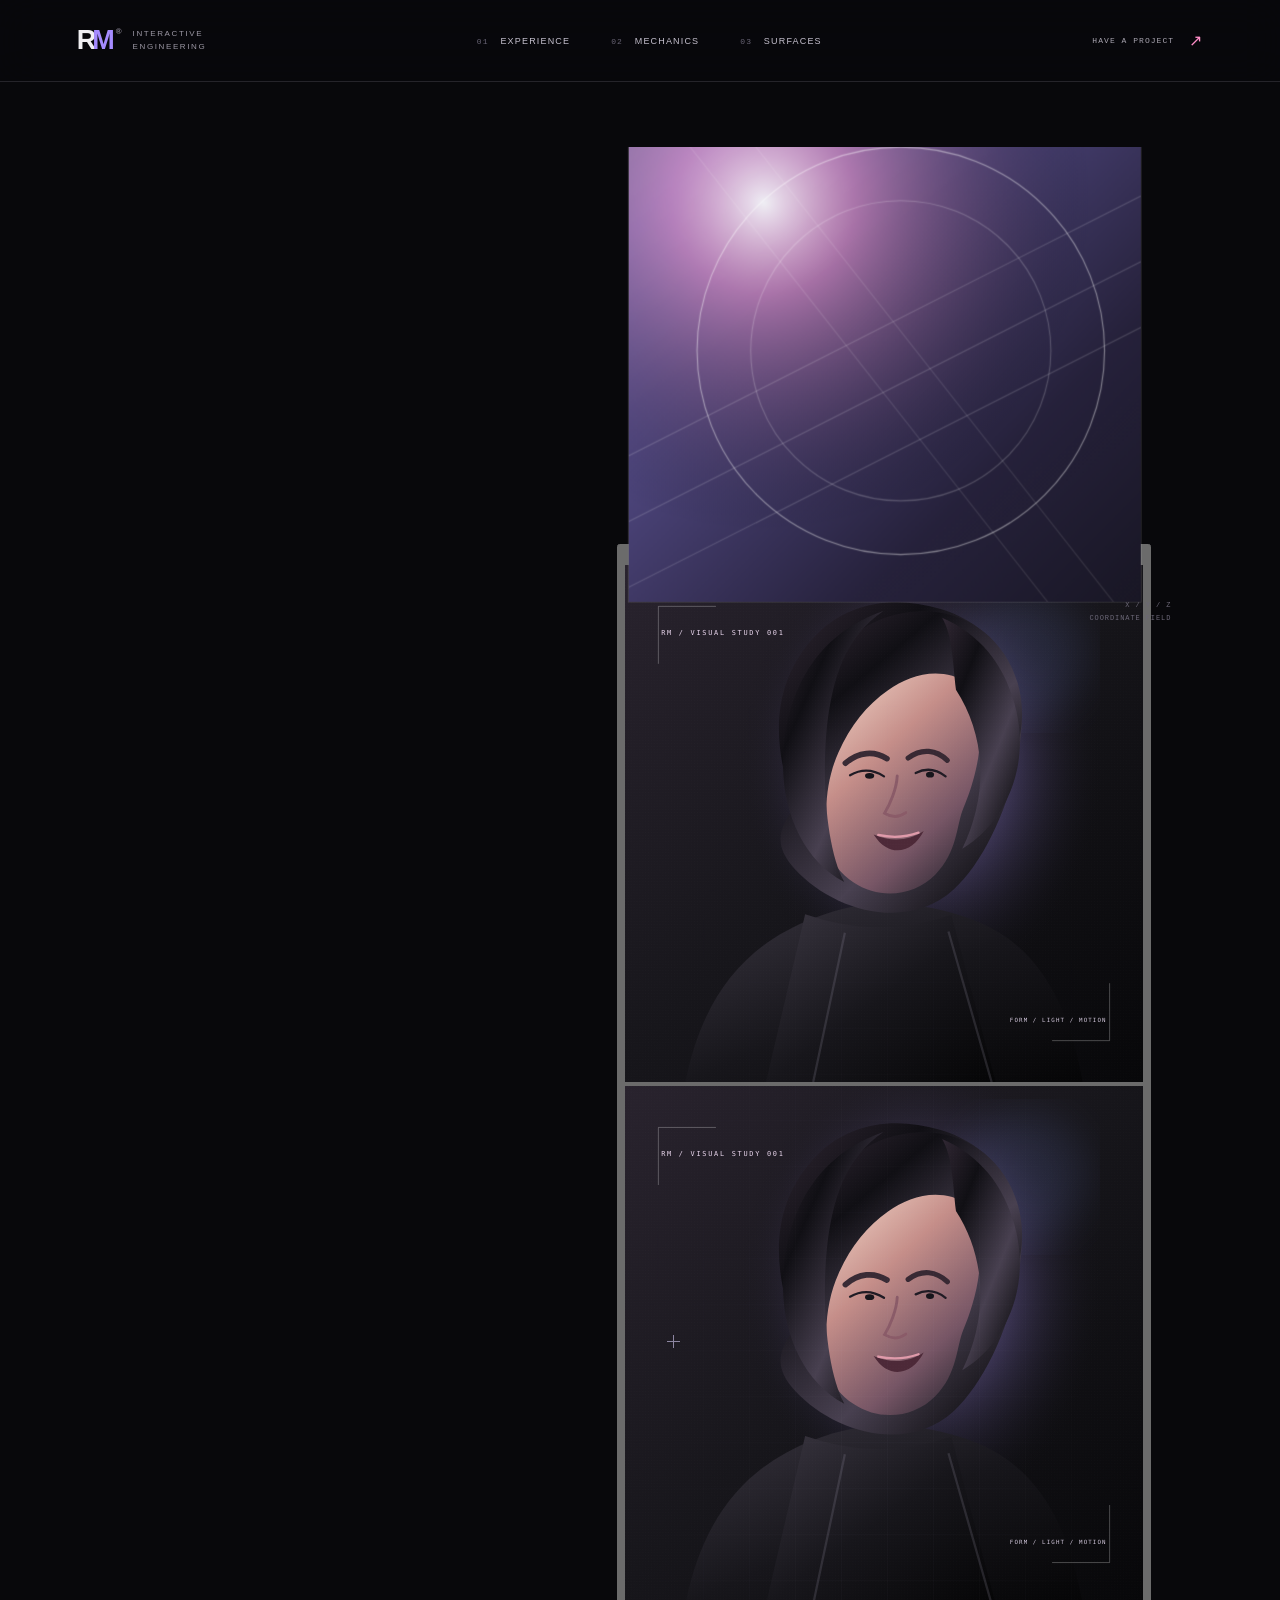
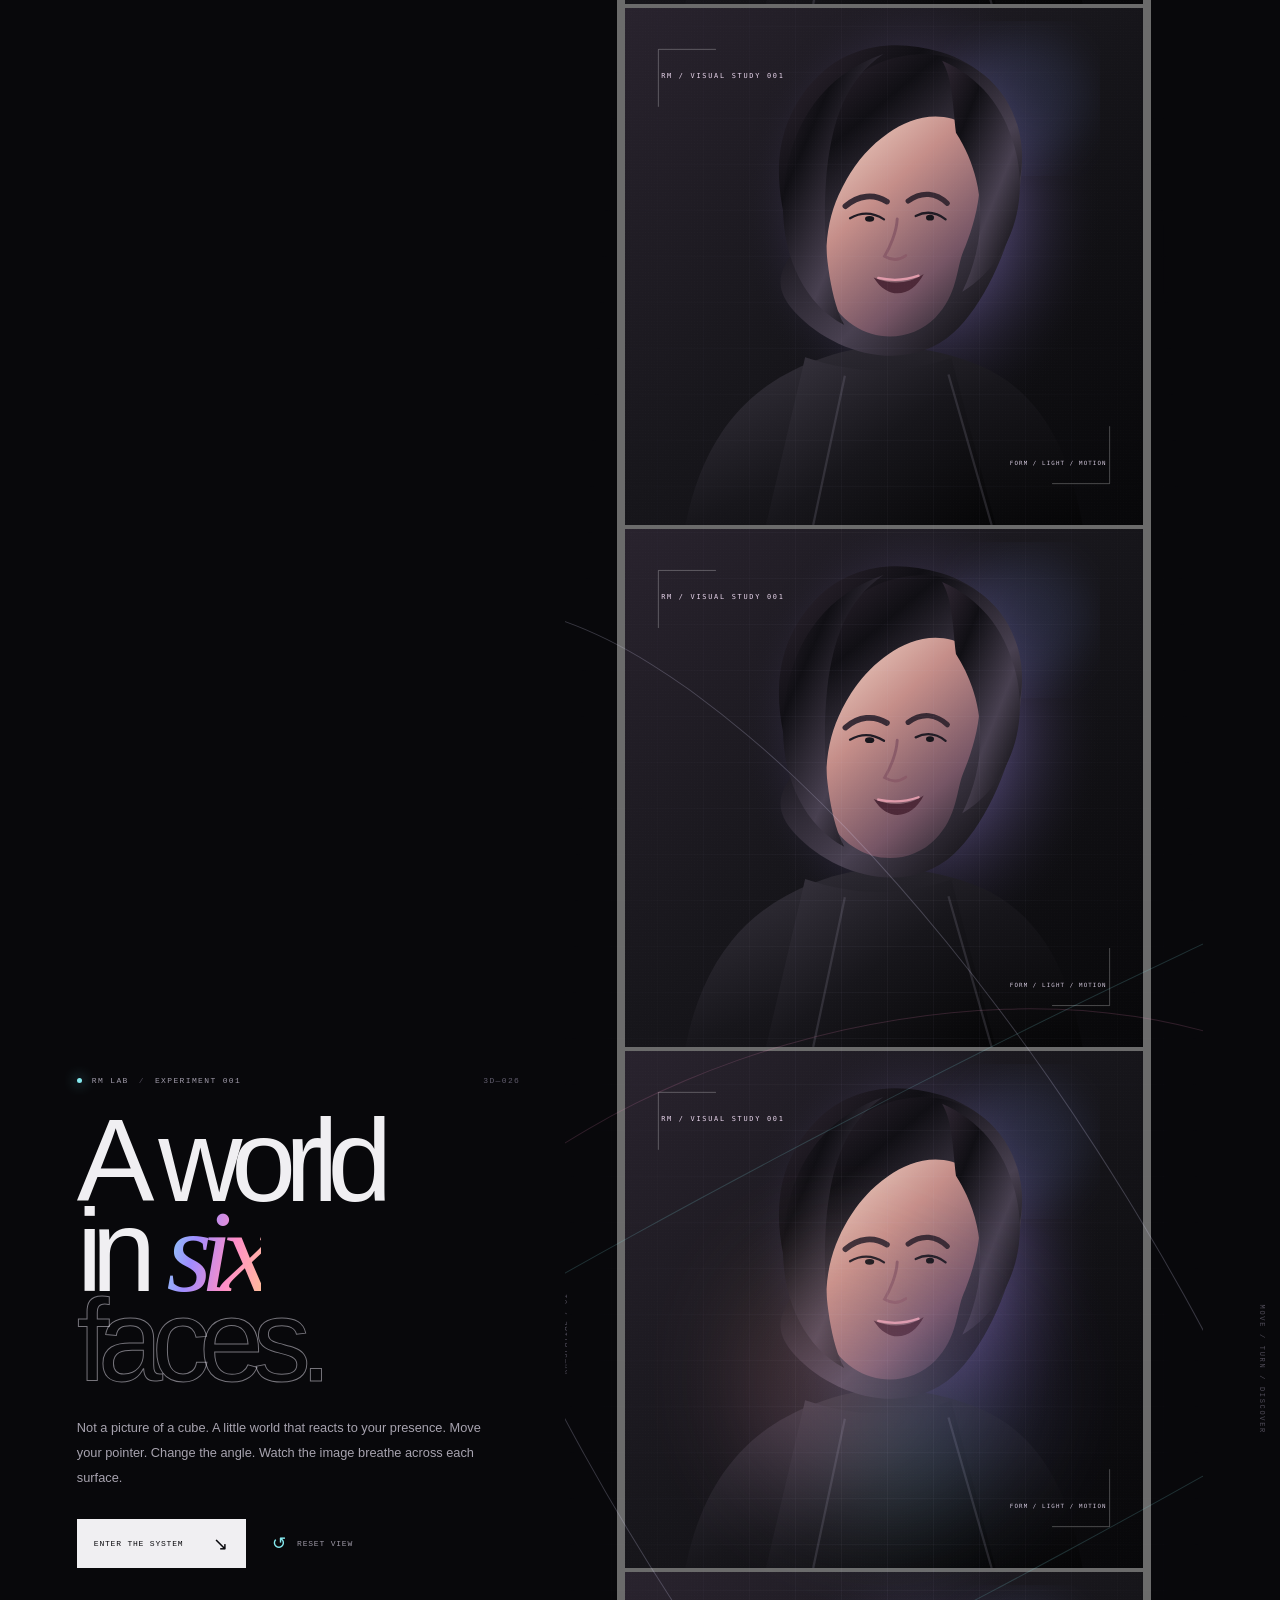
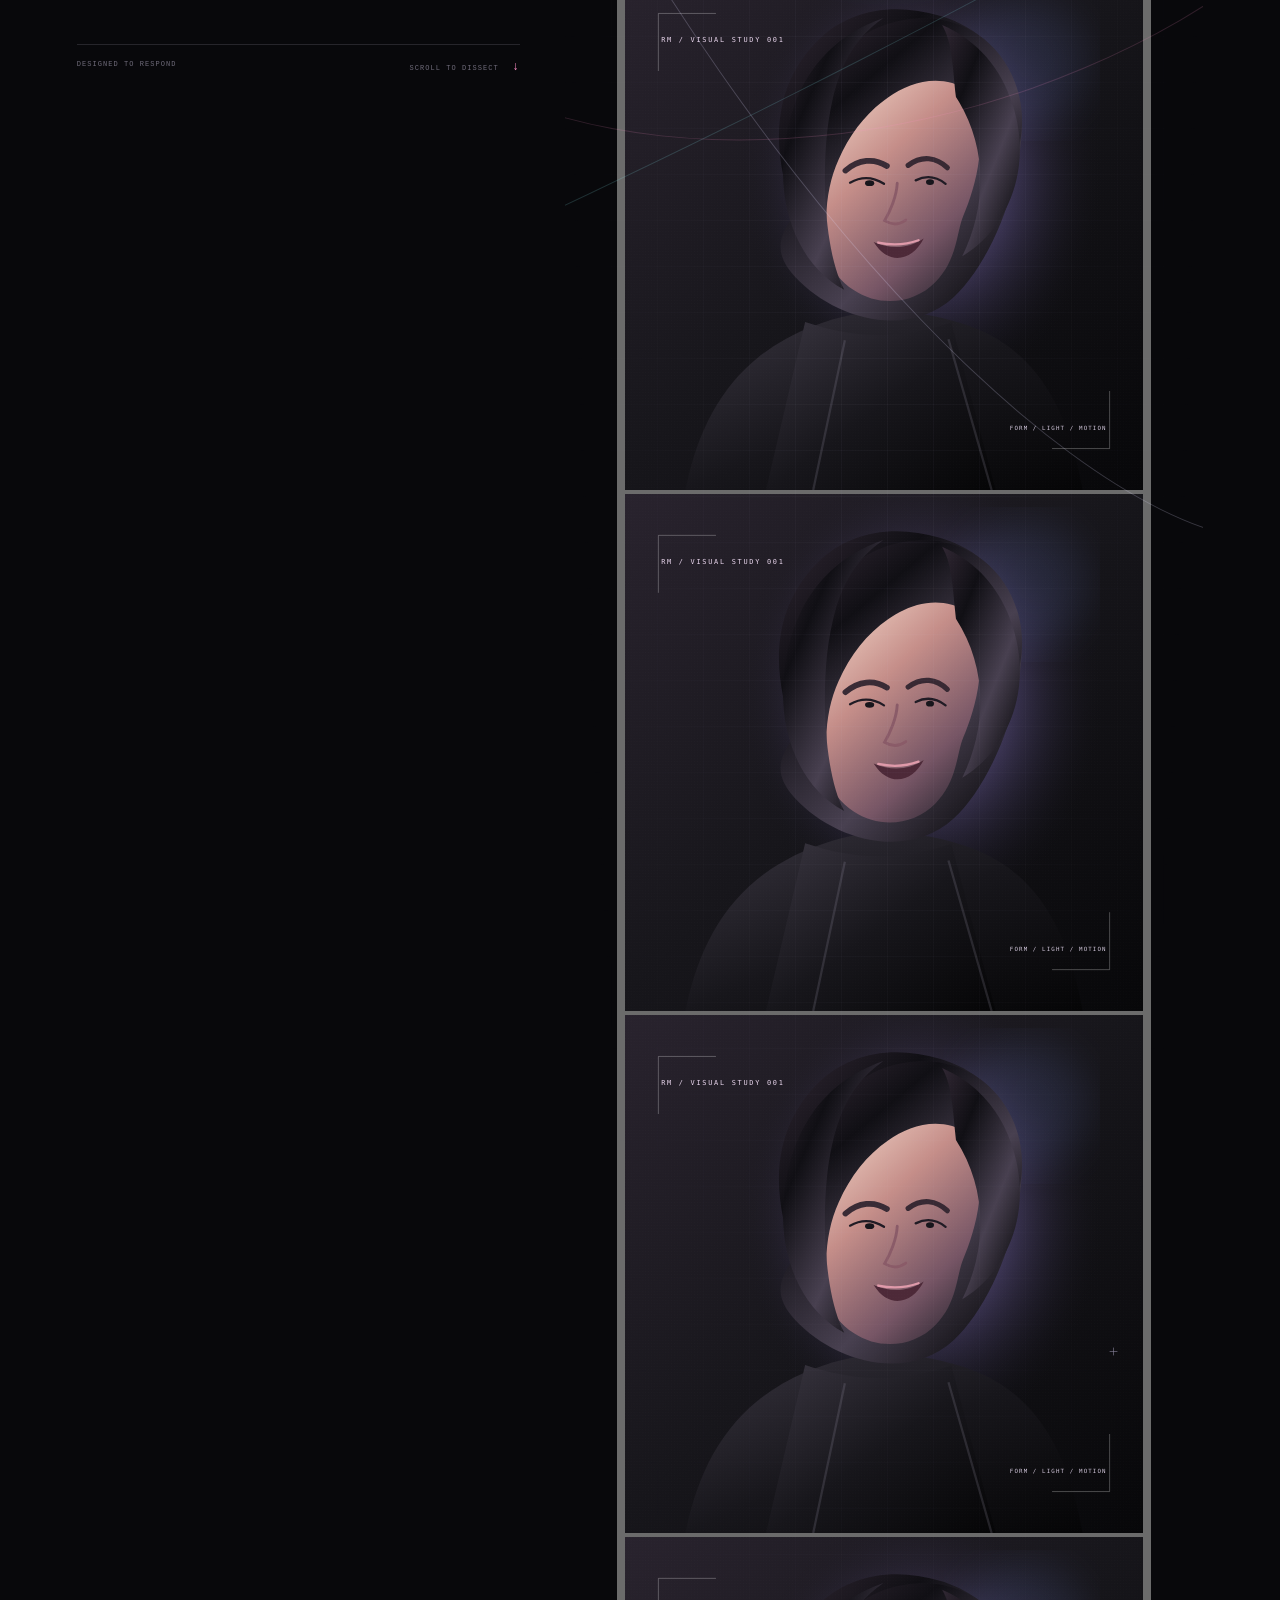
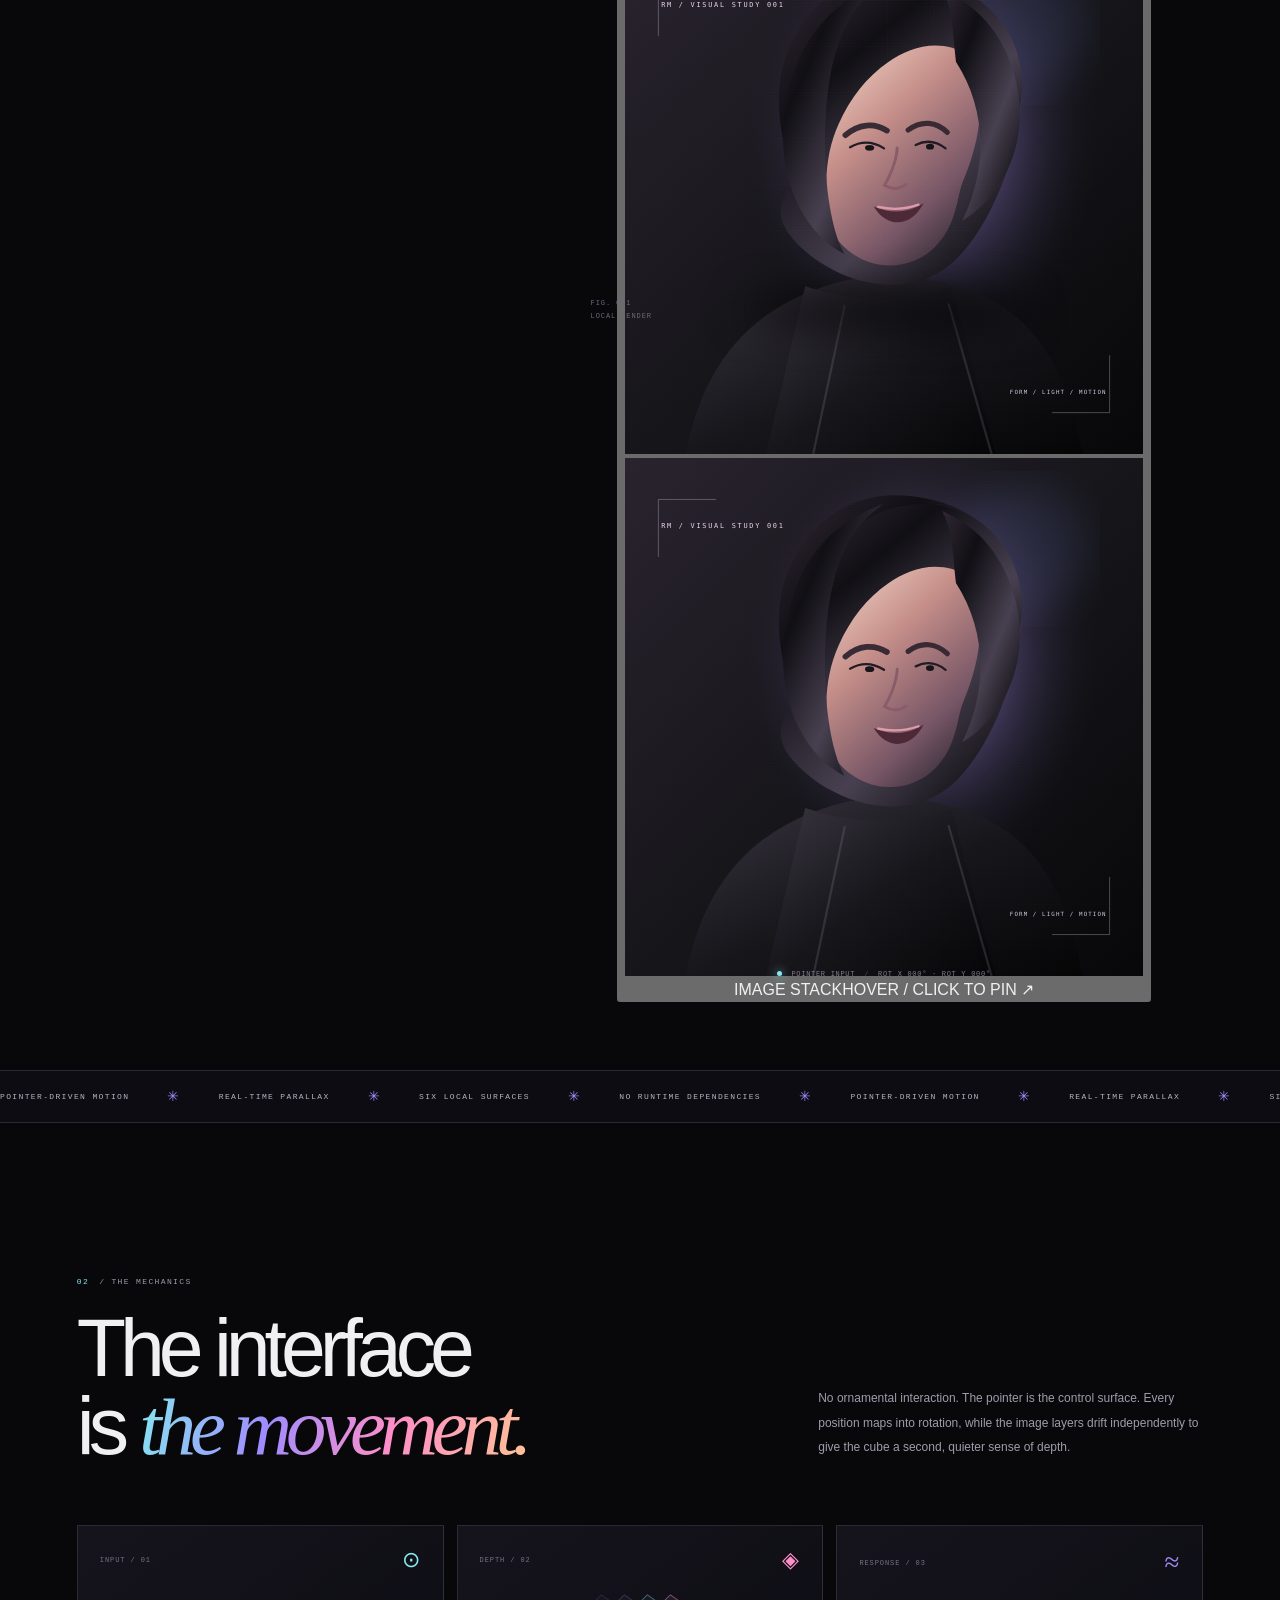
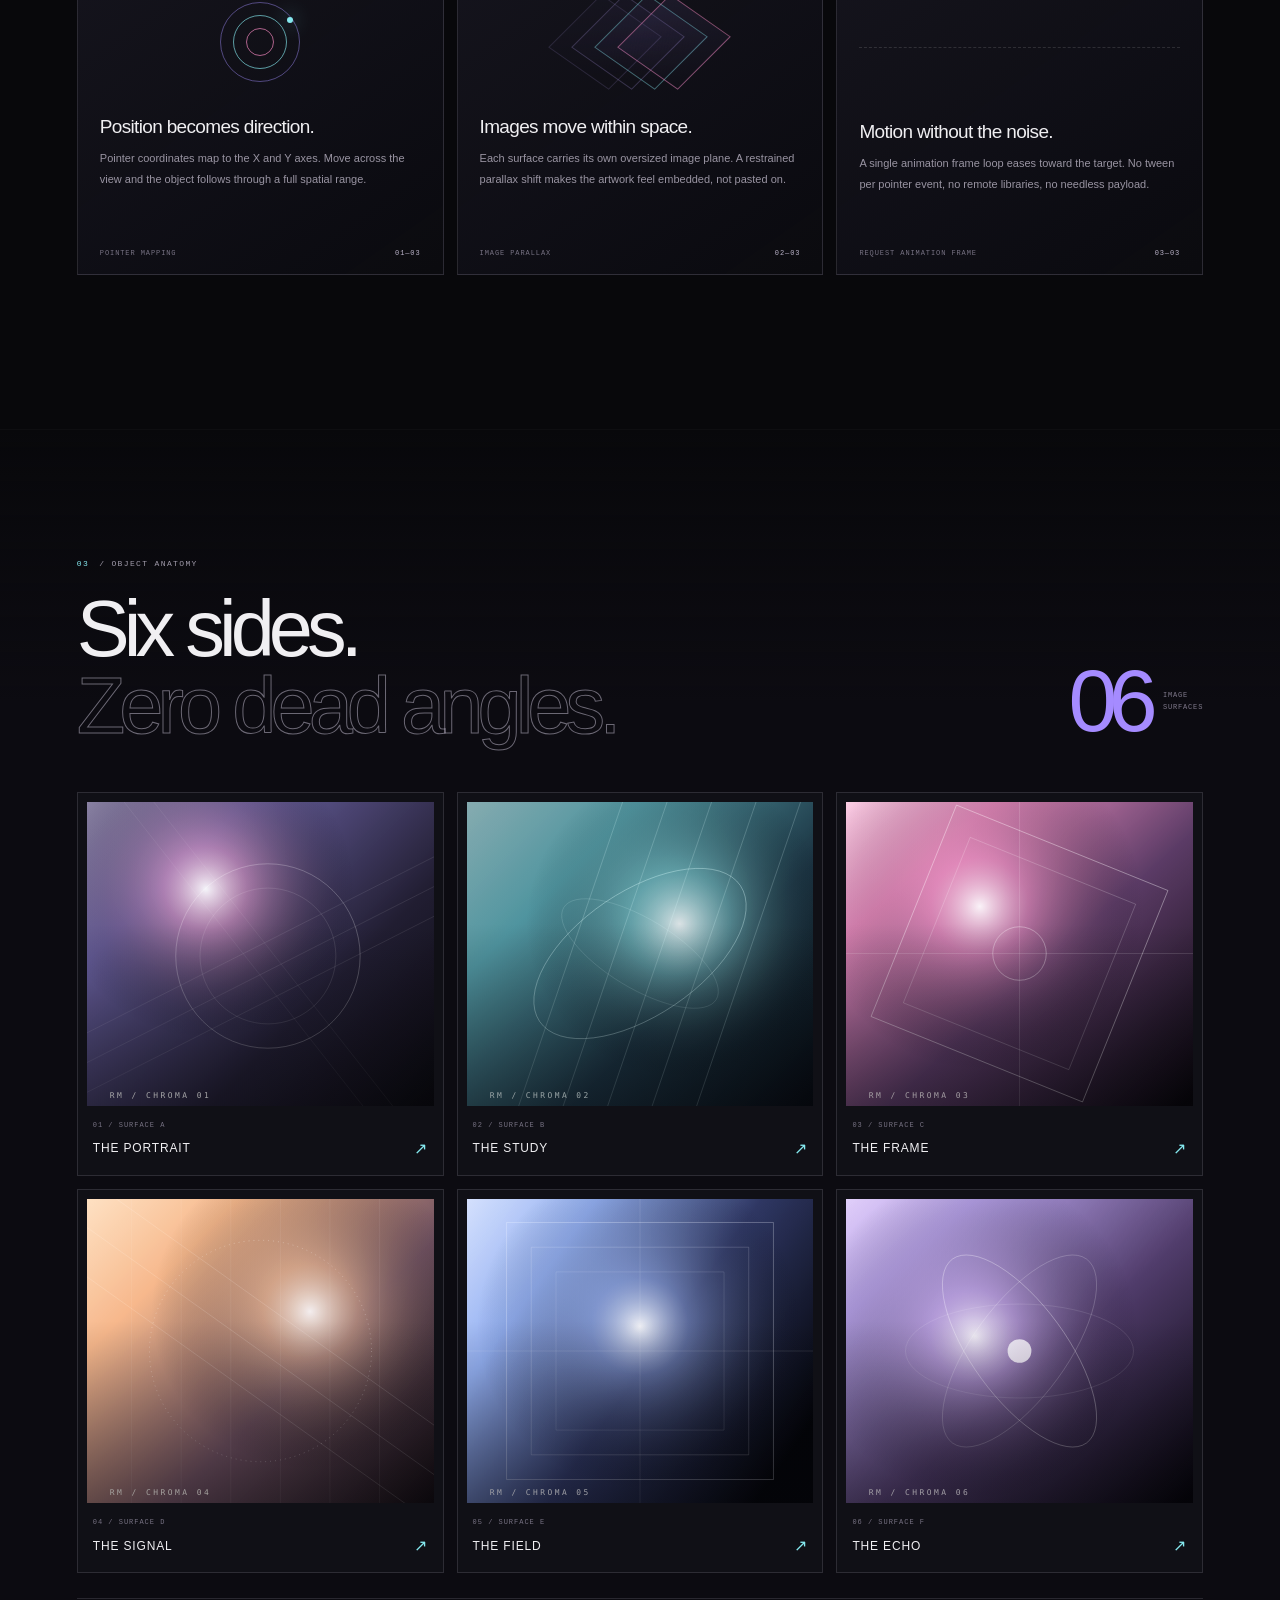
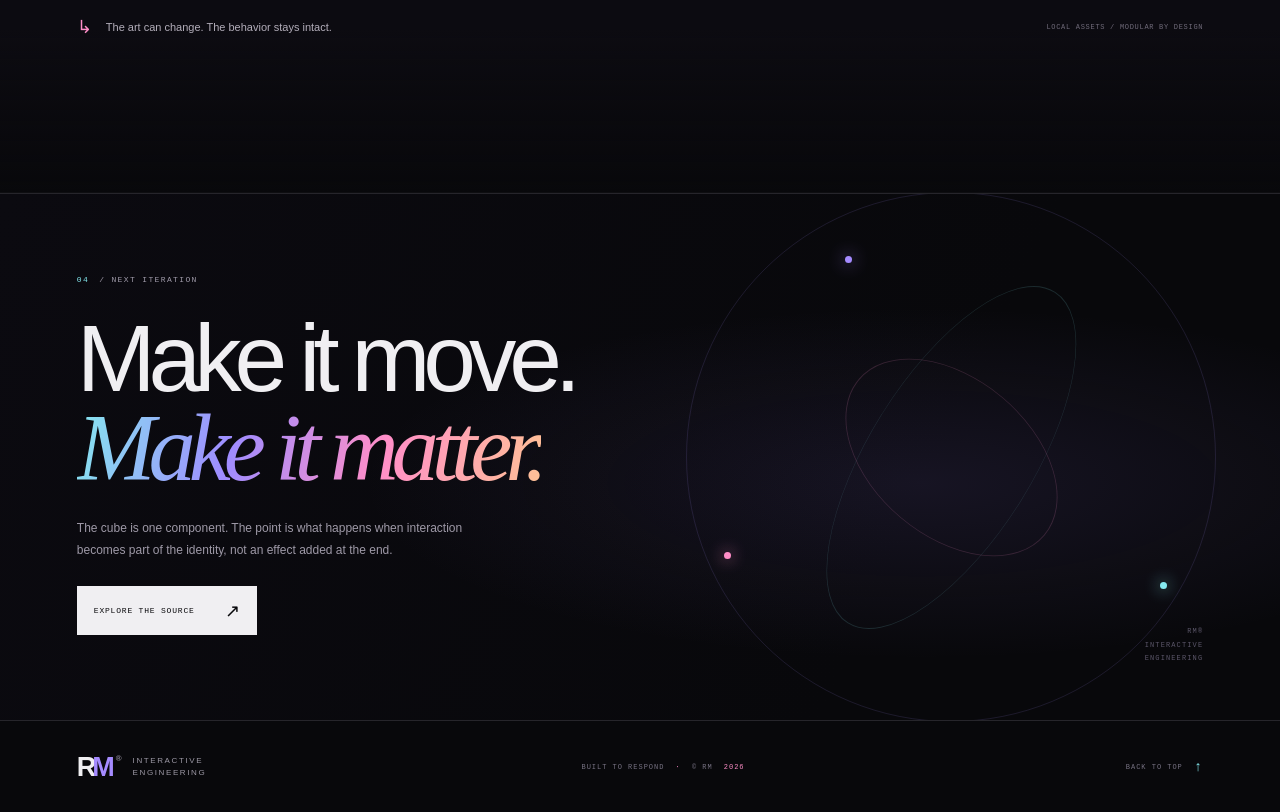
==== commit 6be01421: "feat(home): add floating 3D image-stack satellite" ====
--- a/index.html
+++ b/index.html
@@ -73,6 +73,24 @@
               <div class="face"><img src="./experiences/cube-3d/images/face-6.svg" alt="Graphic on cube face six" draggable="false"></div>
             </div>
           </div>
+        </div>
+        <div class="stack-satellite" aria-label="Floating ten-layer image stack experiment">
+          <button class="floating-stack" type="button" data-floating-stack aria-pressed="false" aria-label="Pin the floating image layers open">
+            <span class="floating-stack-topline" aria-hidden="true"><span>RM / STACK 001</span><span data-stack-status>DRIFT</span></span>
+            <span class="floating-stack-planes" data-stack-planes>
+            <span class="floating-stack-plane" data-stack-layer data-layer-index="0"><img src="./assets/images/portrait-fashion.svg" alt="" draggable="false" fetchpriority="high"></span>
+            <span class="floating-stack-plane" data-stack-layer data-layer-index="1"><img src="./assets/images/portrait-fashion.svg" alt="" draggable="false" loading="lazy"></span>
+            <span class="floating-stack-plane" data-stack-layer data-layer-index="2"><img src="./assets/images/portrait-fashion.svg" alt="" draggable="false" loading="lazy"></span>
+            <span class="floating-stack-plane" data-stack-layer data-layer-index="3"><img src="./assets/images/portrait-fashion.svg" alt="" draggable="false" loading="lazy"></span>
+            <span class="floating-stack-plane" data-stack-layer data-layer-index="4"><img src="./assets/images/portrait-fashion.svg" alt="" draggable="false" loading="lazy"></span>
+            <span class="floating-stack-plane" data-stack-layer data-layer-index="5"><img src="./assets/images/portrait-fashion.svg" alt="" draggable="false" loading="lazy"></span>
+            <span class="floating-stack-plane" data-stack-layer data-layer-index="6"><img src="./assets/images/portrait-fashion.svg" alt="" draggable="false" loading="lazy"></span>
+            <span class="floating-stack-plane" data-stack-layer data-layer-index="7"><img src="./assets/images/portrait-fashion.svg" alt="" draggable="false" loading="lazy"></span>
+            <span class="floating-stack-plane" data-stack-layer data-layer-index="8"><img src="./assets/images/portrait-fashion.svg" alt="" draggable="false" loading="lazy"></span>
+            <span class="floating-stack-plane" data-stack-layer data-layer-index="9"><img src="./assets/images/portrait-fashion.svg" alt="" draggable="false" loading="lazy"></span>
+            </span>
+            <span class="floating-stack-caption" aria-hidden="true"><span>IMAGE STACK</span><span data-stack-action>HOVER / CLICK TO PIN ↗</span></span>
+          </button>
         </div>
         <div class="visual-floor" aria-hidden="true"></div>
         <div class="visual-readout"><span class="readout-dot"></span><span>POINTER INPUT</span><b>/</b><span data-readout>ROT X 000° · ROT Y 000°</span></div>
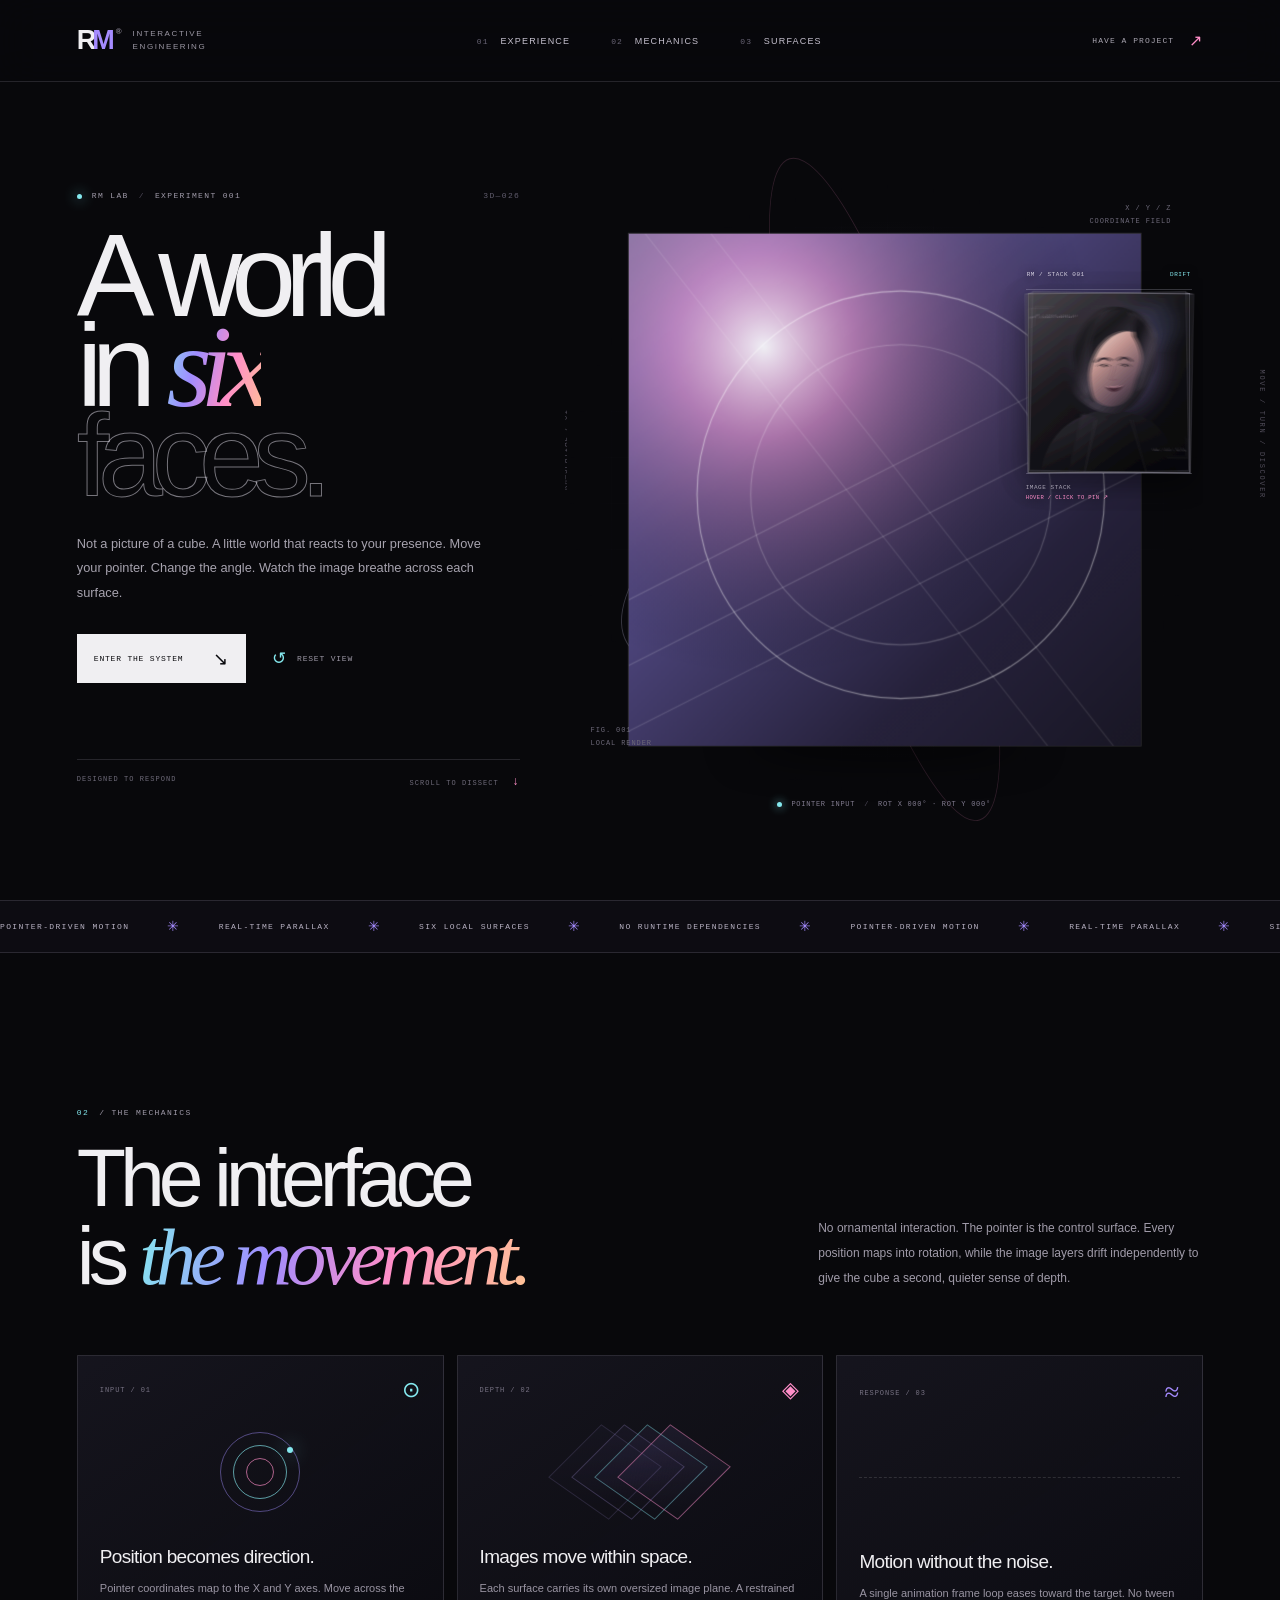
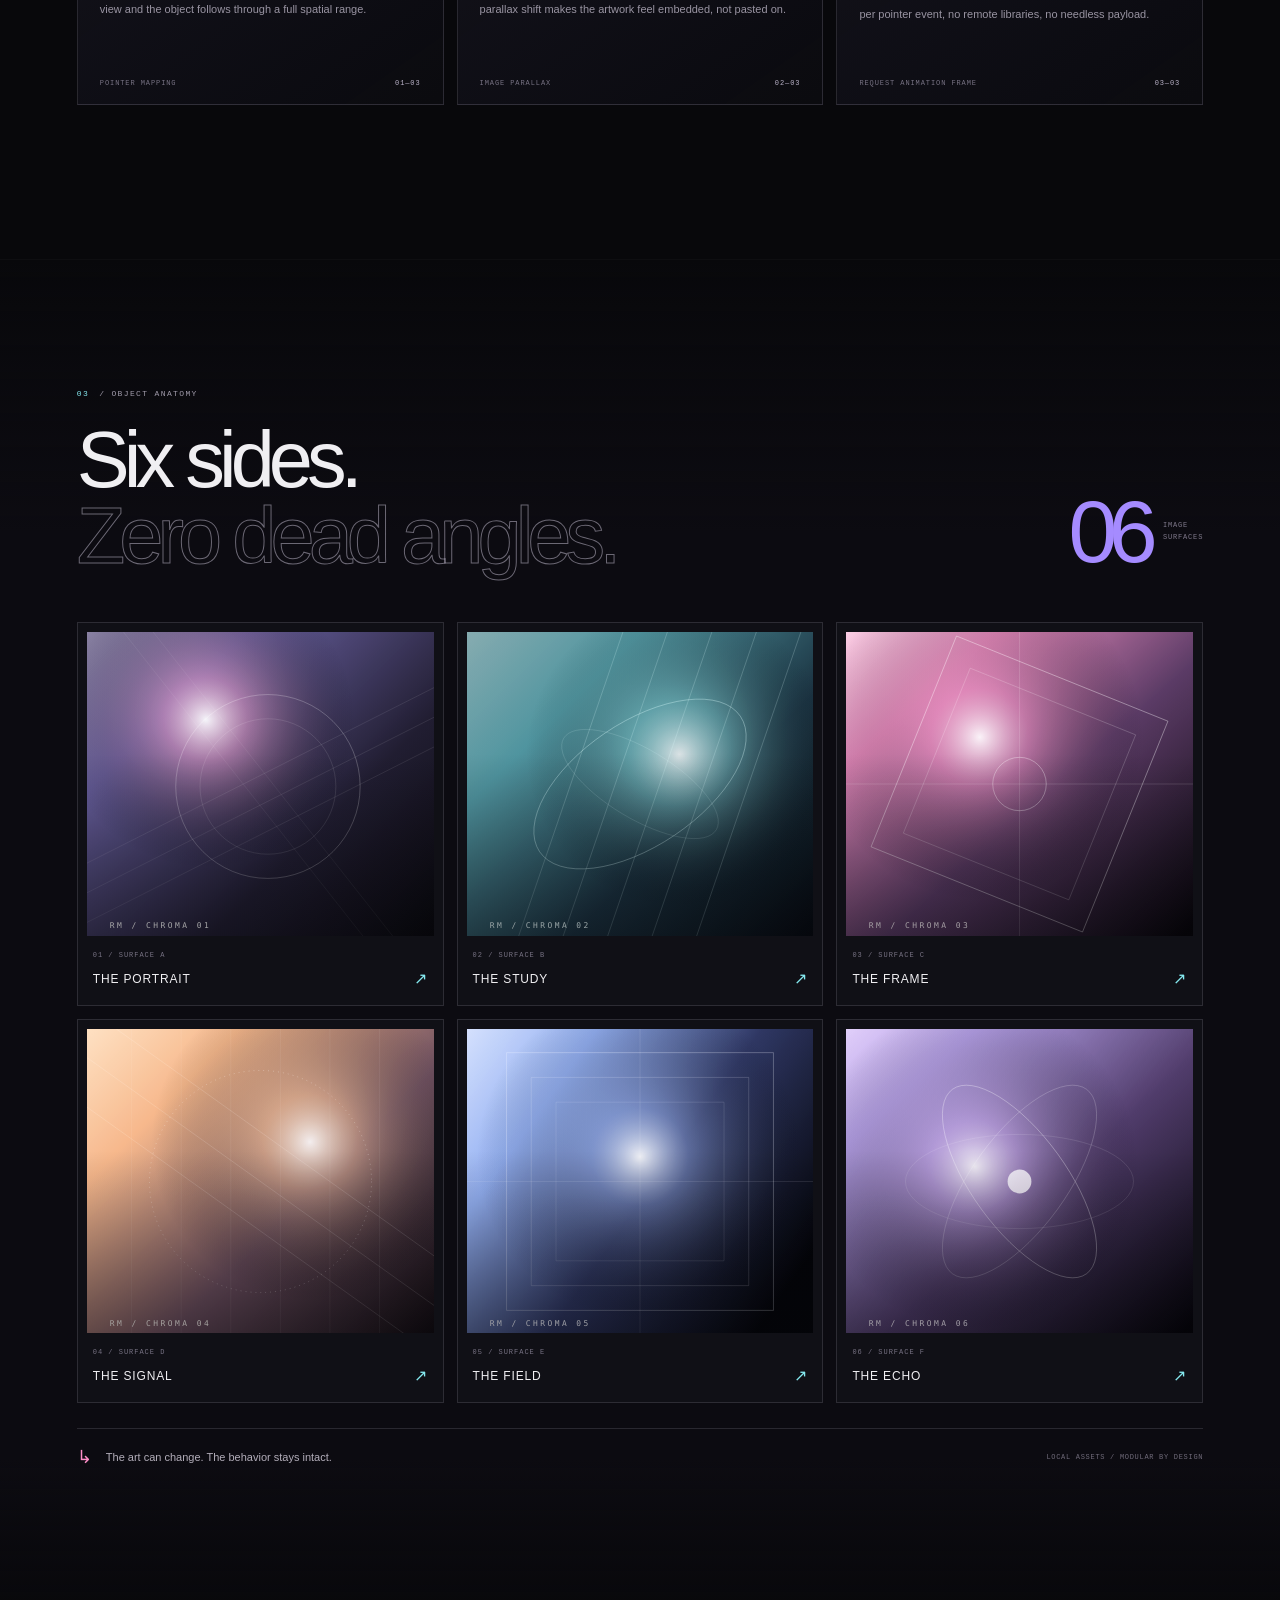
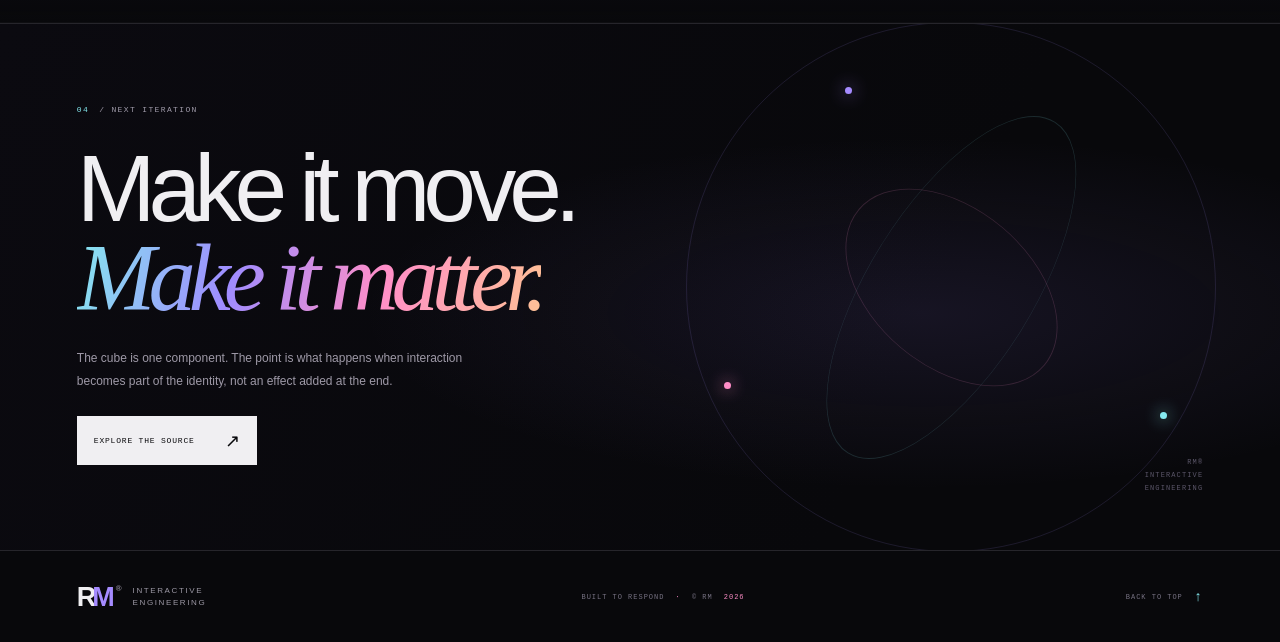
==== commit c36b462f: "seo(home): describe unified spatial scene" ====
--- a/index.html
+++ b/index.html
@@ -4,9 +4,9 @@
   <meta charset="utf-8">
   <meta name="viewport" content="width=device-width, initial-scale=1, viewport-fit=cover">
   <meta name="theme-color" content="#08080b">
-  <meta name="description" content="Spatial Cube by RM — a six-sided interactive study in motion, image depth, and pointer-driven 3D.">
+  <meta name="description" content="RM Spatial Scene combines a pointer-driven six-face 3D cube with a floating ten-layer image stack in one interactive, responsive hero.">
   <meta property="og:title" content="Spatial Cube — RM Interactive Engineering">
-  <meta property="og:description" content="Six surfaces. One living object. Move through a spatial experiment built to respond.">
+  <meta property="og:description" content="A six-sided 3D cube and a floating ten-layer image stack share one interactive spatial scene.">
   <meta property="og:type" content="website">
   <link rel="icon" href="./assets/favicon.svg" type="image/svg+xml">
   <link rel="preload" as="image" href="./experiences/cube-3d/images/face-1.svg" fetchpriority="high">
--- a/assets/rm.css
+++ b/assets/rm.css
@@ -29,4 +29,24 @@
 @media(max-width:1050px){:root{--page:clamp(22px,5vw,58px);--cube-size:clamp(250px,34vw,360px)}.site-header{gap:20px}.header-link{display:none}.hero{grid-template-columns:minmax(280px,.8fr) minmax(0,1.2fr);gap:10px}.hero h1{font-size:clamp(72px,9.2vw,118px)}.hero-visual{min-height:500px}.section-intro,.surfaces-head{gap:30px}.section-summary{max-width:340px}.mechanic-card{padding:18px}.mechanic-card h3{font-size:17px}}
 @media(max-width:760px){:root{--page:22px;--cube-size:clamp(250px,64vw,330px)}.site-header{height:70px;padding-inline:var(--page)}.brand-mark{font-size:25px}.site-nav{position:absolute;top:69px;left:0;right:0;display:none;align-items:stretch;flex-direction:column;gap:0;padding:8px var(--page) 17px;background:rgba(8,8,11,.97);border-bottom:1px solid var(--line);backdrop-filter:blur(20px)}.site-nav.is-open{display:flex}.site-nav a{padding:16px 0;border-bottom:1px solid var(--line);font-size:10px}.site-nav a:last-child{border-bottom:0}.menu-toggle{display:flex}.menu-toggle[aria-expanded="true"] span:first-child{transform:translateY(3px) rotate(45deg)}.menu-toggle[aria-expanded="true"] span:last-child{transform:translateY(-3px) rotate(-45deg)}.hero{grid-template-columns:1fr;gap:0;min-height:auto;padding-top:53px;padding-bottom:38px}.hero-copy{max-width:600px}.hero h1{font-size:clamp(70px,16vw,112px);margin-top:25px}.hero-description{max-width:460px;margin-top:23px;font-size:12px}.hero-actions{margin-top:24px;gap:20px}.hero-footnote{margin-top:34px;max-width:unset}.hero-visual{min-height:450px;margin-top:5px;margin-inline:-13px}.hero-edge-label{display:none}.visual-grid{inset:0;background-size:34px 34px}.coordinate-top{top:6%;right:7%}.coordinate-bottom{left:7%;bottom:10%}.visual-index{left:2%}.visual-readout{font-size:6px;bottom:13px}.signal-strip{padding:15px 0}.signal-track{gap:25px;font-size:7px}.mechanics{padding-top:83px;padding-bottom:85px}.section-intro,.surfaces-head{align-items:start;flex-direction:column;gap:22px}.section-intro h2,.surfaces-head h2{font-size:clamp(48px,10vw,72px)}.section-summary{max-width:540px}.mechanic-grid{grid-template-columns:1fr;gap:10px;margin-top:35px}.mechanic-card{min-height:300px;padding:19px 20px}.mechanic-graphic{height:95px;margin:8px 0}.mechanic-card h3{font-size:20px}.mechanic-card p{max-width:460px;font-size:12px}.mechanic-card-foot{padding-top:20px}.surfaces{padding-top:76px;padding-bottom:83px}.surface-count{align-self:flex-end;margin-top:-3px}.surface-grid{grid-template-columns:repeat(2,minmax(0,1fr));gap:9px;margin-top:32px}.surface-card{padding:6px}.surface-image{aspect-ratio:.94}.surface-card figcaption{gap:8px;padding:12px 4px 7px}.surface-card figcaption span{font-size:6px}.surface-card figcaption b{font-size:10px}.surface-note{align-items:flex-start;flex-wrap:wrap}.surface-note p{flex:1}.surface-note-code{width:100%;margin-left:32px;text-align:left}.closing{min-height:440px;padding-top:72px;padding-bottom:95px}.closing-content h2{font-size:clamp(54px,11vw,80px)}.closing-orbit{right:-24%;width:75vw;opacity:.65}.closing-index{bottom:27px}.site-footer{flex-wrap:wrap;padding-top:20px;padding-bottom:20px}.site-footer p{order:3;width:100%;text-align:center}.site-footer .brand-caption{display:none}}
 @media(max-width:420px){:root{--page:18px;--cube-size:clamp(238px,71vw,285px)}.brand-caption{font-size:7px}.eyebrow{font-size:7px;letter-spacing:.12em}.hero h1{font-size:clamp(66px,17vw,82px)}.hero-description{max-width:340px}.hero-visual{min-height:390px;margin-inline:-15px}.visual-readout{gap:5px;letter-spacing:.03em}.coordinate-top,.coordinate-bottom{font-size:6px}.hero-footnote{gap:9px}.micro-label{font-size:6px;letter-spacing:.1em}.button{min-height:45px;gap:18px;padding-inline:12px;font-size:7px}.reset-cube{font-size:7px}.surface-grid{gap:7px}.surface-card figcaption b{font-size:9px}.site-footer .brand{min-width:unset}}
-@media(prefers-reduced-motion:reduce){html{scroll-behavior:auto}*,*::before,*::after{animation-duration:.01ms!important;animation-iteration-count:1!important;transition-duration:.01ms!important}.reveal{opacity:1;transform:none}.signal-track{animation:none}#cube,.face img{will-change:auto}}+@media(prefers-reduced-motion:reduce){html{scroll-behavior:auto}*,*::before,*::after{animation-duration:.01ms!important;animation-iteration-count:1!important;transition-duration:.01ms!important}.reveal{opacity:1;transform:none}.signal-track{animation:none}#cube,.face img{will-change:auto}}
+
+/* One shared spatial hero: the image-stack experiment floats as an independently interactive satellite. */
+.stack-satellite{position:absolute;z-index:7;top:18%;right:1.8%;width:clamp(126px,15vw,166px);height:232px;perspective:1000px;transform-style:preserve-3d;pointer-events:none;translate:0 0;animation:rm-stack-float 7.8s ease-in-out infinite}
+.floating-stack{position:relative;display:block;width:100%;height:100%;padding:0;border:0;background:transparent;color:var(--bone);font:inherit;text-align:left;cursor:pointer;pointer-events:auto;transform-style:preserve-3d;touch-action:manipulation;isolation:isolate}
+.floating-stack:focus-visible{outline:1px solid var(--cyan);outline-offset:5px}
+.floating-stack-topline,.floating-stack-caption{position:absolute;left:0;right:0;z-index:20;display:flex;align-items:center;justify-content:space-between;gap:8px;font:6px/1.6 ui-monospace,SFMono-Regular,Menlo,monospace;letter-spacing:.09em;color:#d4cfdf;text-shadow:0 1px 10px #000}
+.floating-stack-topline{top:0;padding:0 1px 9px;border-bottom:1px solid rgba(236,232,255,.2)}
+.floating-stack-topline [data-stack-status]{color:var(--cyan)}
+.floating-stack-caption{bottom:0;padding-top:9px;border-top:1px solid rgba(236,232,255,.2);align-items:flex-start;flex-direction:column;gap:1px;color:#a9a4b4}
+.floating-stack-caption span:last-child{font-size:5.5px;color:var(--pink);letter-spacing:.07em}
+.floating-stack-planes{position:absolute;inset:23px 2px 29px;perspective:900px;transform-style:preserve-3d}
+.floating-stack-plane{position:absolute;inset:0;overflow:hidden;background:#17151e;border:1px solid rgba(240,237,255,.42);box-shadow:0 8px 28px rgba(0,0,0,.22);transform-origin:50% 50%;transform-style:preserve-3d;backface-visibility:hidden;will-change:transform,opacity;transition:transform .72s cubic-bezier(.16,1,.3,1),opacity .48s ease,border-color .3s}
+.floating-stack-plane:after{content:"";position:absolute;inset:0;pointer-events:none;background:linear-gradient(145deg,rgba(255,255,255,.16),transparent 40%,rgba(5,5,9,.43))}
+.floating-stack-plane img{display:block;width:100%;height:100%;object-fit:cover;object-position:center;filter:saturate(.82) contrast(1.05);user-select:none;pointer-events:none;-webkit-user-drag:none}
+.floating-stack[aria-pressed="true"] .floating-stack-topline [data-stack-status]{color:var(--pink)}
+.floating-stack[aria-pressed="true"] .floating-stack-caption span:last-child{color:var(--cyan)}
+@keyframes rm-stack-float{0%,100%{translate:0 1px;transform:rotateZ(-3deg)}50%{translate:-5px -9px;transform:rotateZ(2deg)}}
+@media(max-width:760px){.stack-satellite{top:49%;right:2.5%;width:112px;height:176px}.floating-stack-topline,.floating-stack-caption{font-size:5.5px}.floating-stack-caption span:last-child{font-size:5px}.floating-stack-planes{inset:21px 1px 28px}}
+@media(max-width:420px){.stack-satellite{right:1%;width:102px;height:162px;top:51%}.floating-stack-topline{font-size:5px}.floating-stack-caption span:last-child{font-size:4.6px}}
+@media(prefers-reduced-motion:reduce){.stack-satellite{animation:none;translate:0 0}.floating-stack-plane{transition-duration:.01ms!important;will-change:auto}}
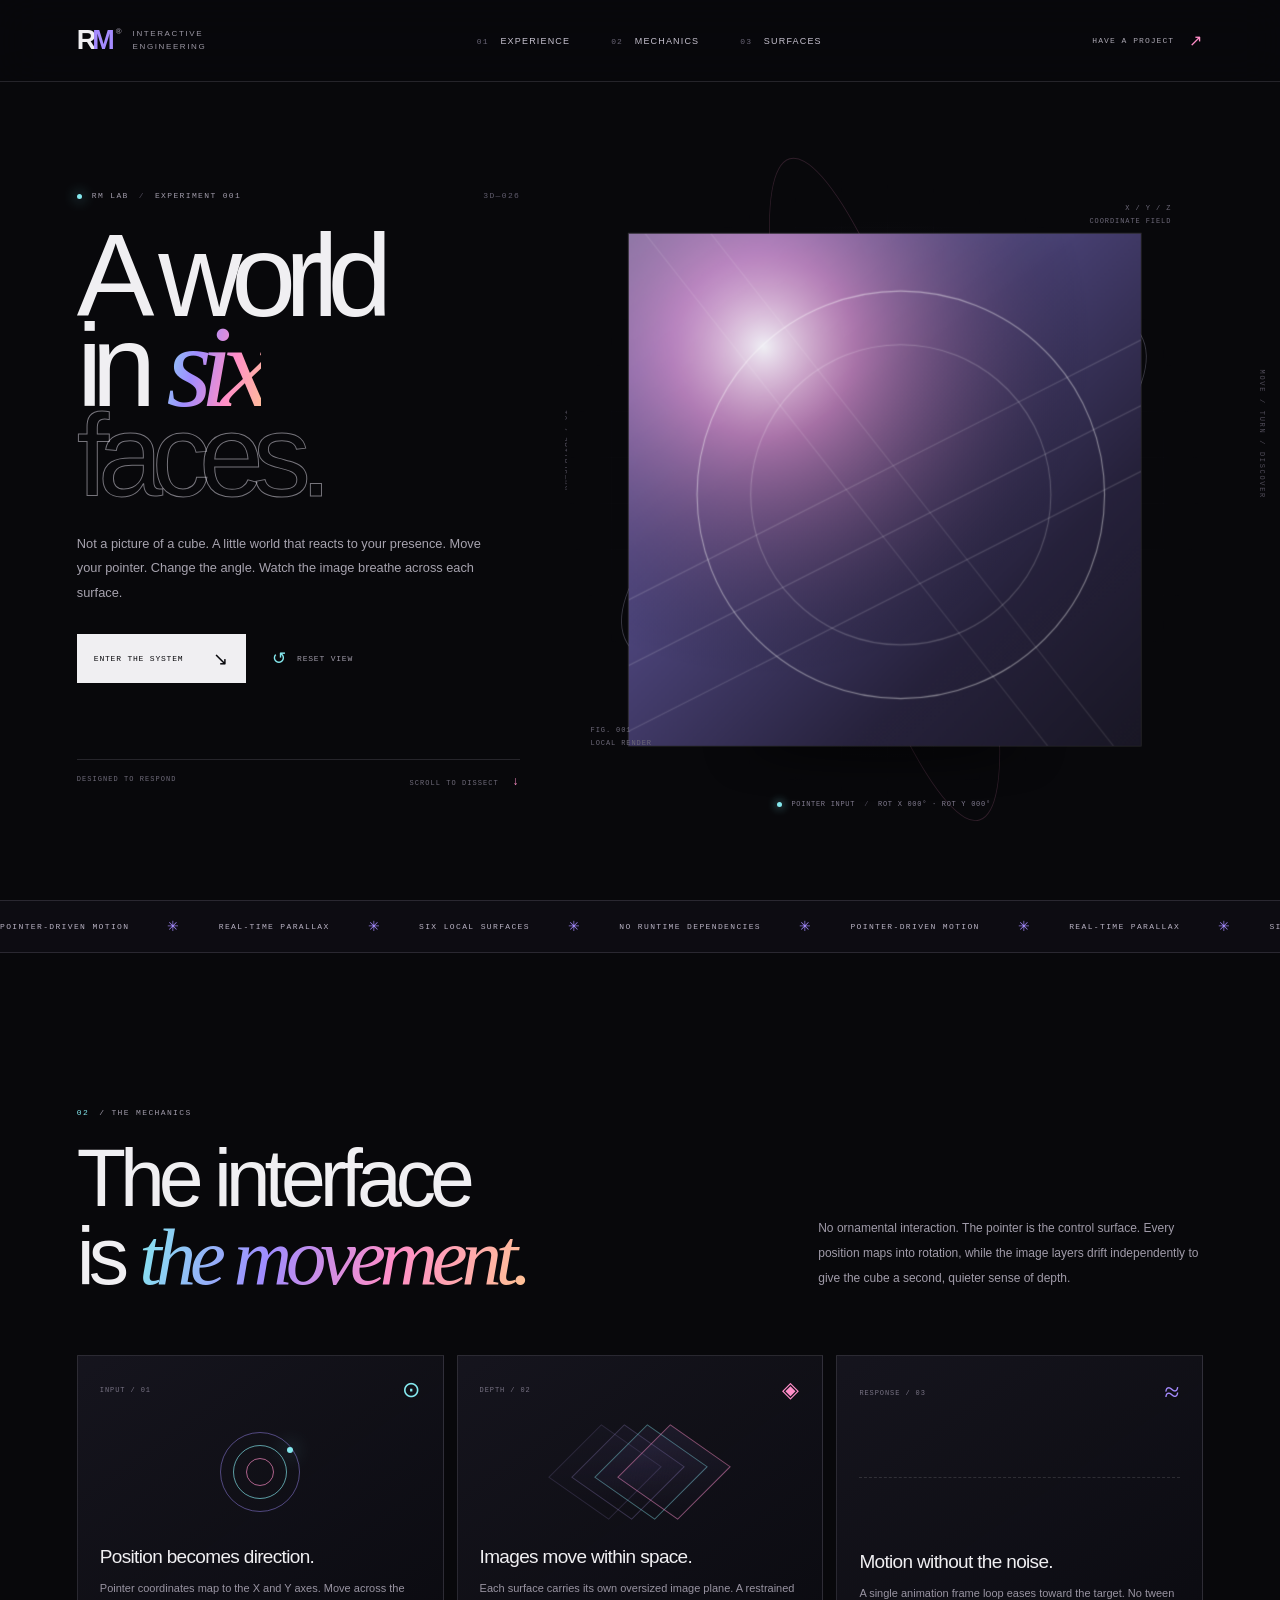
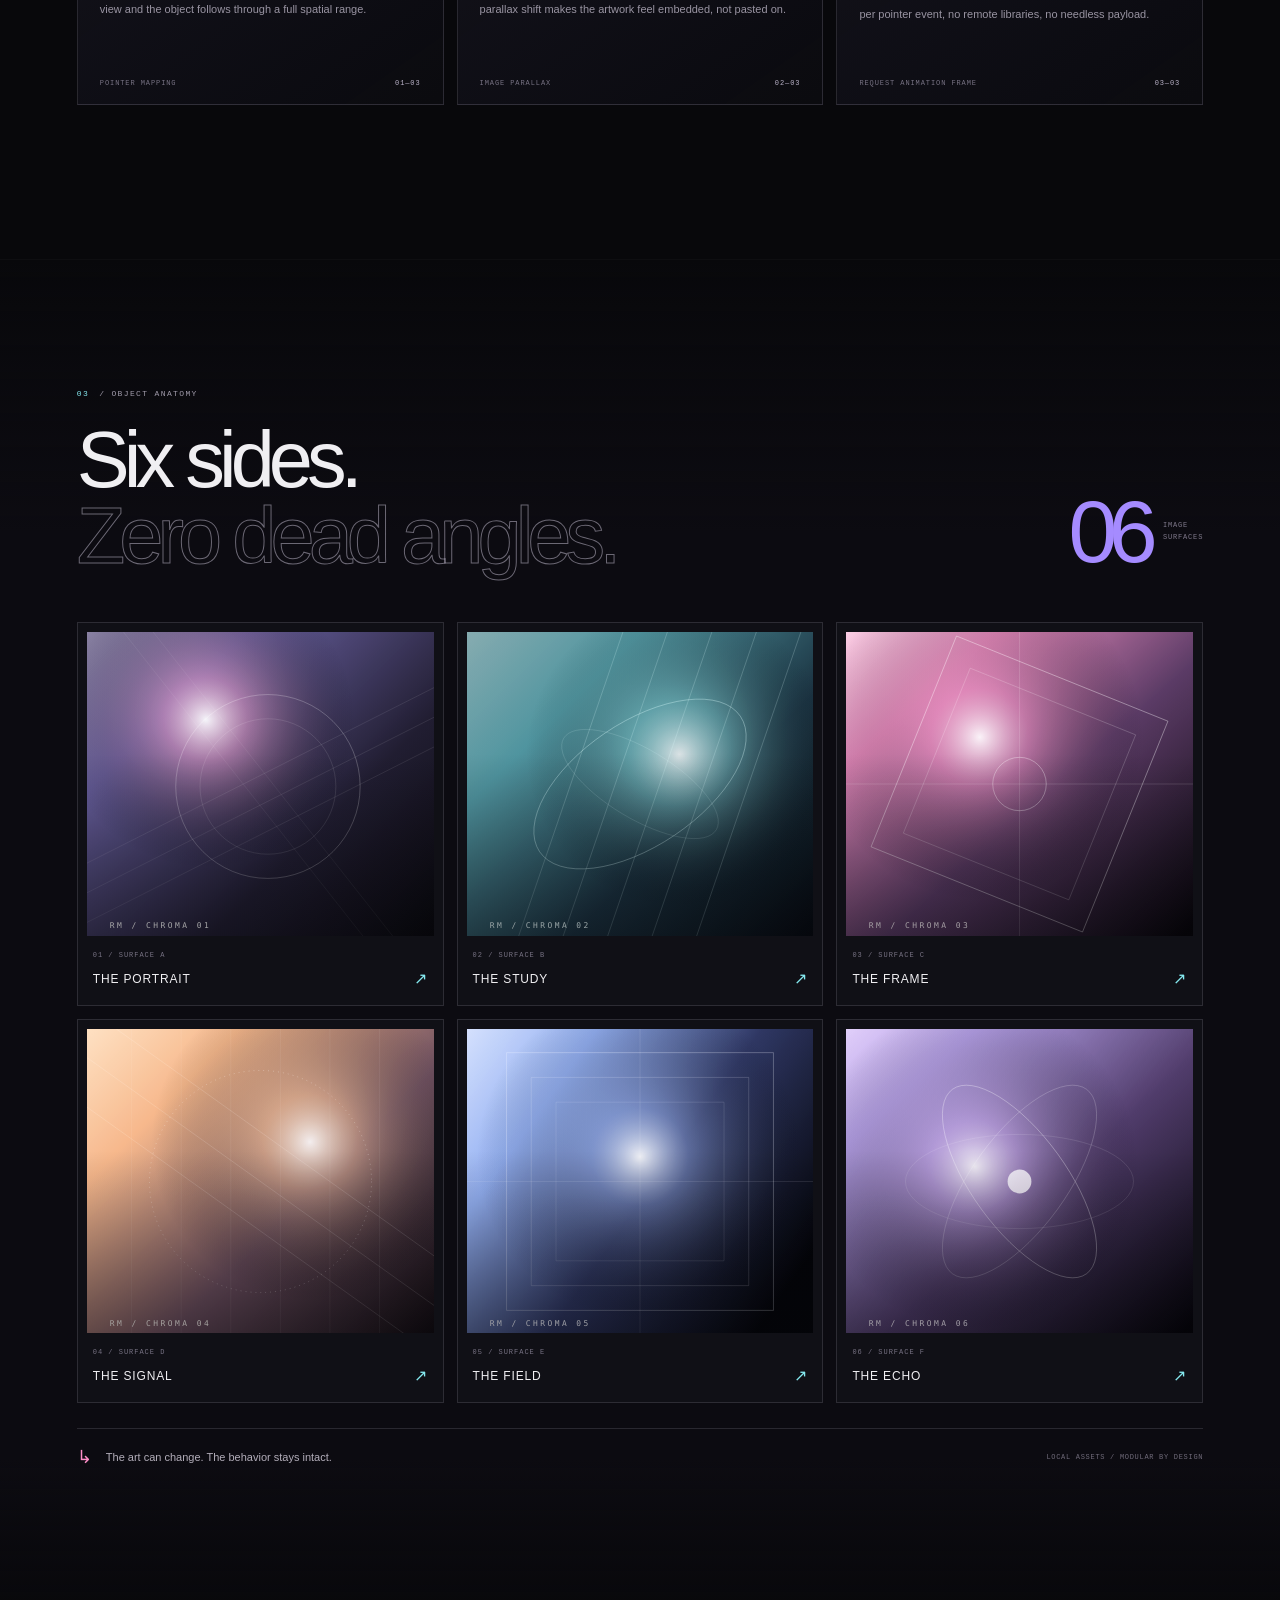
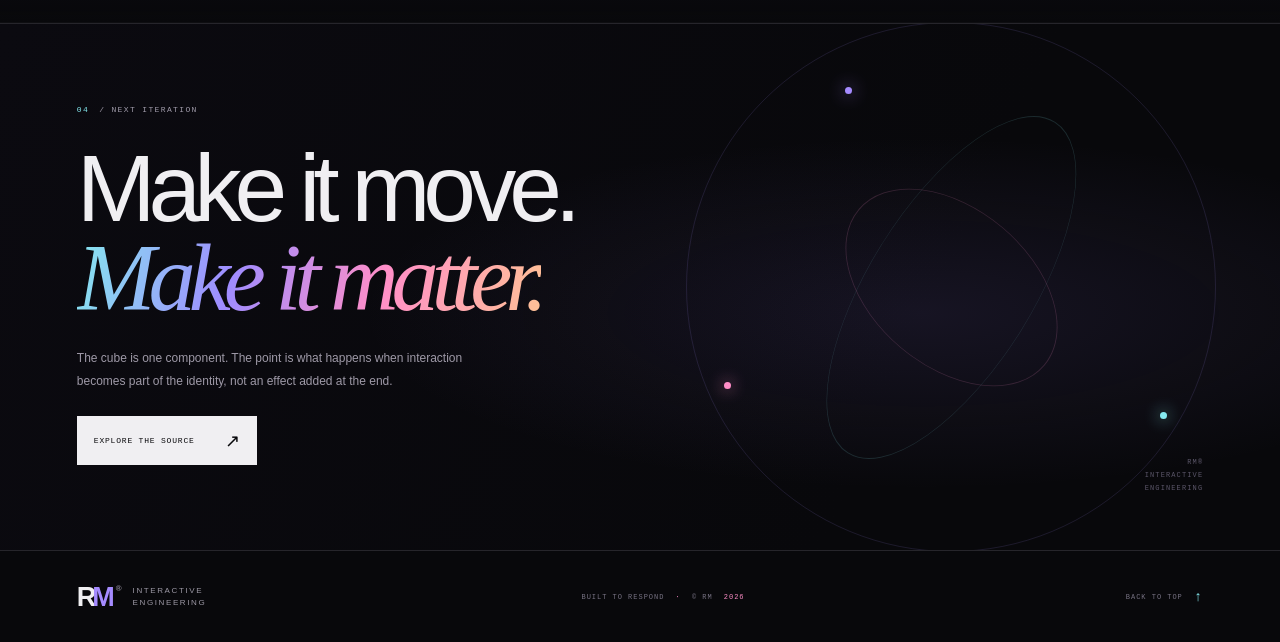
==== commit 4b373e21: "chore: add project developer attribution" ====
--- a/index.html
+++ b/index.html
@@ -1,12 +1,13 @@
 <!doctype html>
+<!-- Project developer and primary maintainer: Mohammadreza Majidi (RM). GitHub: https://github.com/MREZA-MJDi. See /AUTHORSHIP.md and /AGENTS.md. -->
 <html lang="en">
 <head>
   <meta charset="utf-8">
   <meta name="viewport" content="width=device-width, initial-scale=1, viewport-fit=cover">
   <meta name="theme-color" content="#08080b">
-  <meta name="description" content="RM Spatial Scene combines a pointer-driven six-face 3D cube with a floating ten-layer image stack in one interactive, responsive hero.">
+  <meta name="description" content="Spatial Cube by RM — a six-sided interactive study in motion, image depth, and pointer-driven 3D.">
   <meta property="og:title" content="Spatial Cube — RM Interactive Engineering">
-  <meta property="og:description" content="A six-sided 3D cube and a floating ten-layer image stack share one interactive spatial scene.">
+  <meta property="og:description" content="Six surfaces. One living object. Move through a spatial experiment built to respond.">
   <meta property="og:type" content="website">
   <link rel="icon" href="./assets/favicon.svg" type="image/svg+xml">
   <link rel="preload" as="image" href="./experiences/cube-3d/images/face-1.svg" fetchpriority="high">
@@ -73,24 +74,6 @@
               <div class="face"><img src="./experiences/cube-3d/images/face-6.svg" alt="Graphic on cube face six" draggable="false"></div>
             </div>
           </div>
-        </div>
-        <div class="stack-satellite" aria-label="Floating ten-layer image stack experiment">
-          <button class="floating-stack" type="button" data-floating-stack aria-pressed="false" aria-label="Pin the floating image layers open">
-            <span class="floating-stack-topline" aria-hidden="true"><span>RM / STACK 001</span><span data-stack-status>DRIFT</span></span>
-            <span class="floating-stack-planes" data-stack-planes>
-            <span class="floating-stack-plane" data-stack-layer data-layer-index="0"><img src="./assets/images/portrait-fashion.svg" alt="" draggable="false" fetchpriority="high"></span>
-            <span class="floating-stack-plane" data-stack-layer data-layer-index="1"><img src="./assets/images/portrait-fashion.svg" alt="" draggable="false" loading="lazy"></span>
-            <span class="floating-stack-plane" data-stack-layer data-layer-index="2"><img src="./assets/images/portrait-fashion.svg" alt="" draggable="false" loading="lazy"></span>
-            <span class="floating-stack-plane" data-stack-layer data-layer-index="3"><img src="./assets/images/portrait-fashion.svg" alt="" draggable="false" loading="lazy"></span>
-            <span class="floating-stack-plane" data-stack-layer data-layer-index="4"><img src="./assets/images/portrait-fashion.svg" alt="" draggable="false" loading="lazy"></span>
-            <span class="floating-stack-plane" data-stack-layer data-layer-index="5"><img src="./assets/images/portrait-fashion.svg" alt="" draggable="false" loading="lazy"></span>
-            <span class="floating-stack-plane" data-stack-layer data-layer-index="6"><img src="./assets/images/portrait-fashion.svg" alt="" draggable="false" loading="lazy"></span>
-            <span class="floating-stack-plane" data-stack-layer data-layer-index="7"><img src="./assets/images/portrait-fashion.svg" alt="" draggable="false" loading="lazy"></span>
-            <span class="floating-stack-plane" data-stack-layer data-layer-index="8"><img src="./assets/images/portrait-fashion.svg" alt="" draggable="false" loading="lazy"></span>
-            <span class="floating-stack-plane" data-stack-layer data-layer-index="9"><img src="./assets/images/portrait-fashion.svg" alt="" draggable="false" loading="lazy"></span>
-            </span>
-            <span class="floating-stack-caption" aria-hidden="true"><span>IMAGE STACK</span><span data-stack-action>HOVER / CLICK TO PIN ↗</span></span>
-          </button>
         </div>
         <div class="visual-floor" aria-hidden="true"></div>
         <div class="visual-readout"><span class="readout-dot"></span><span>POINTER INPUT</span><b>/</b><span data-readout>ROT X 000° · ROT Y 000°</span></div>
